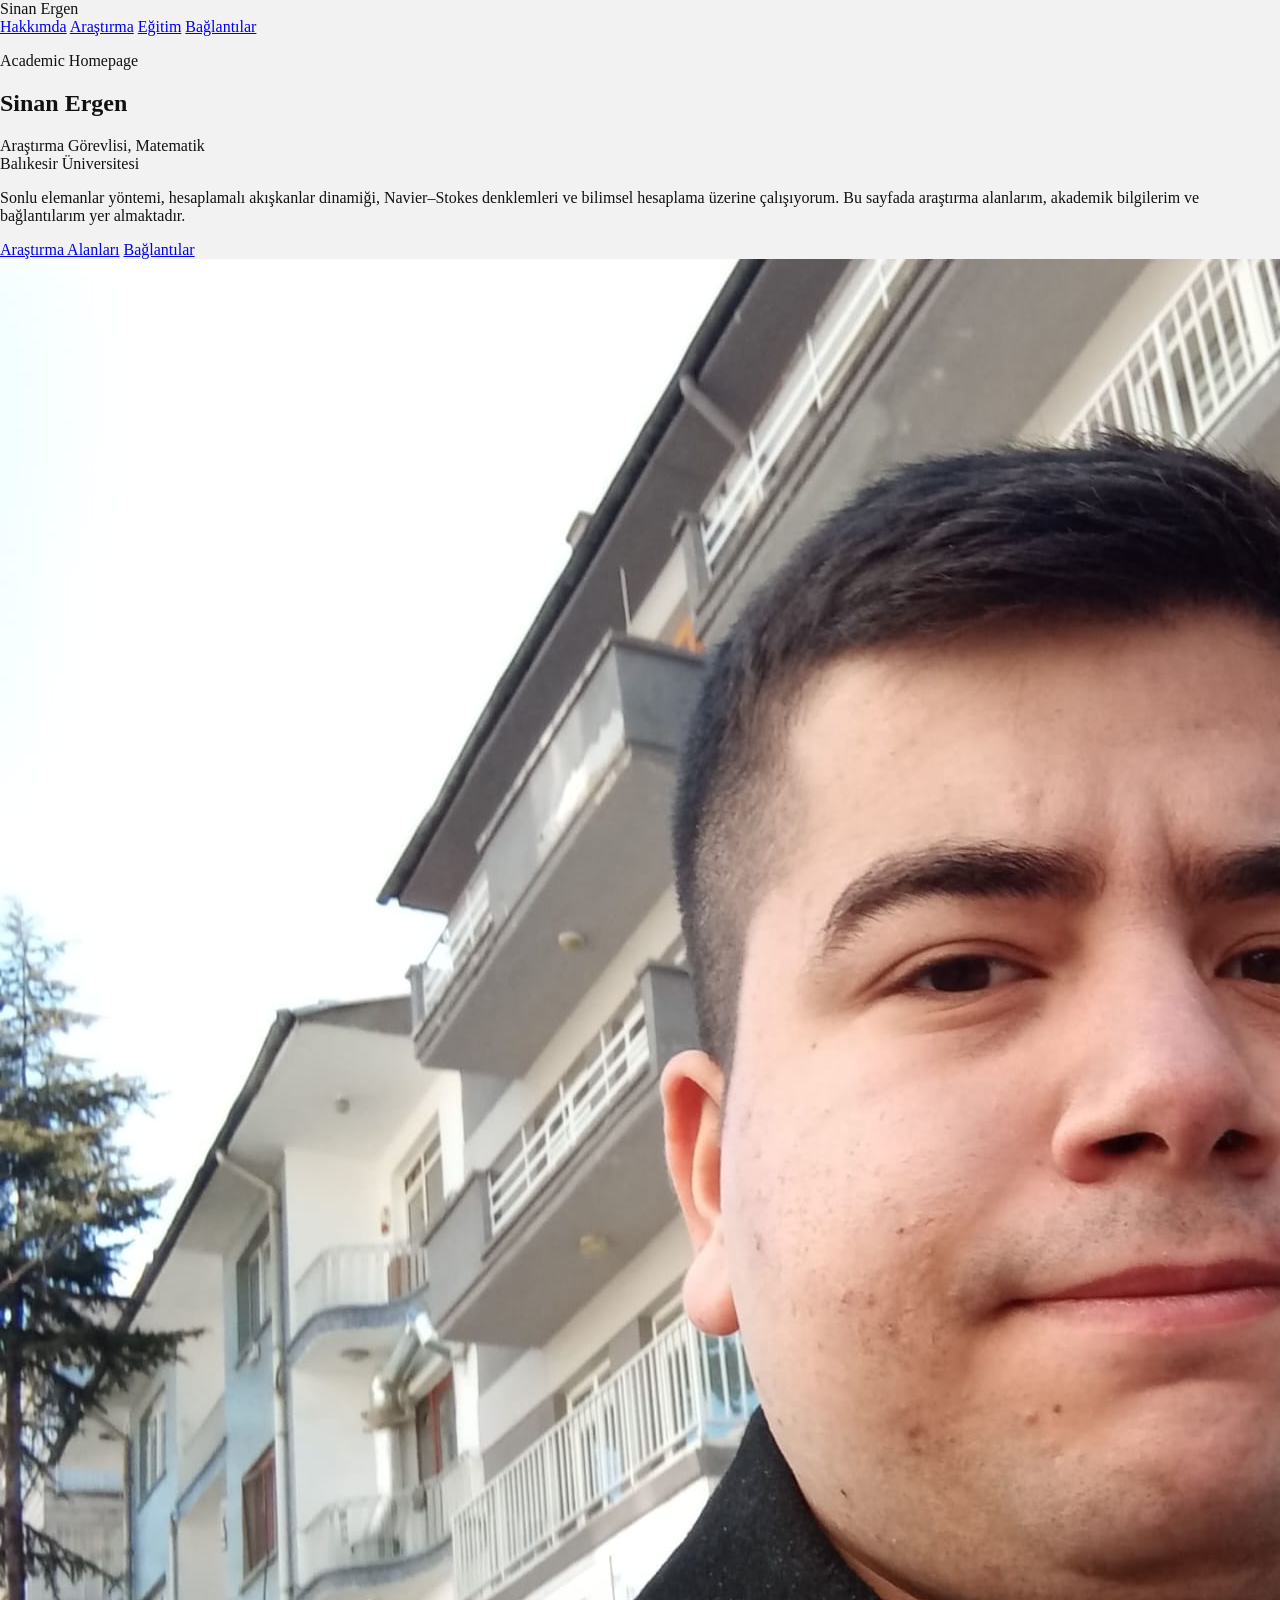
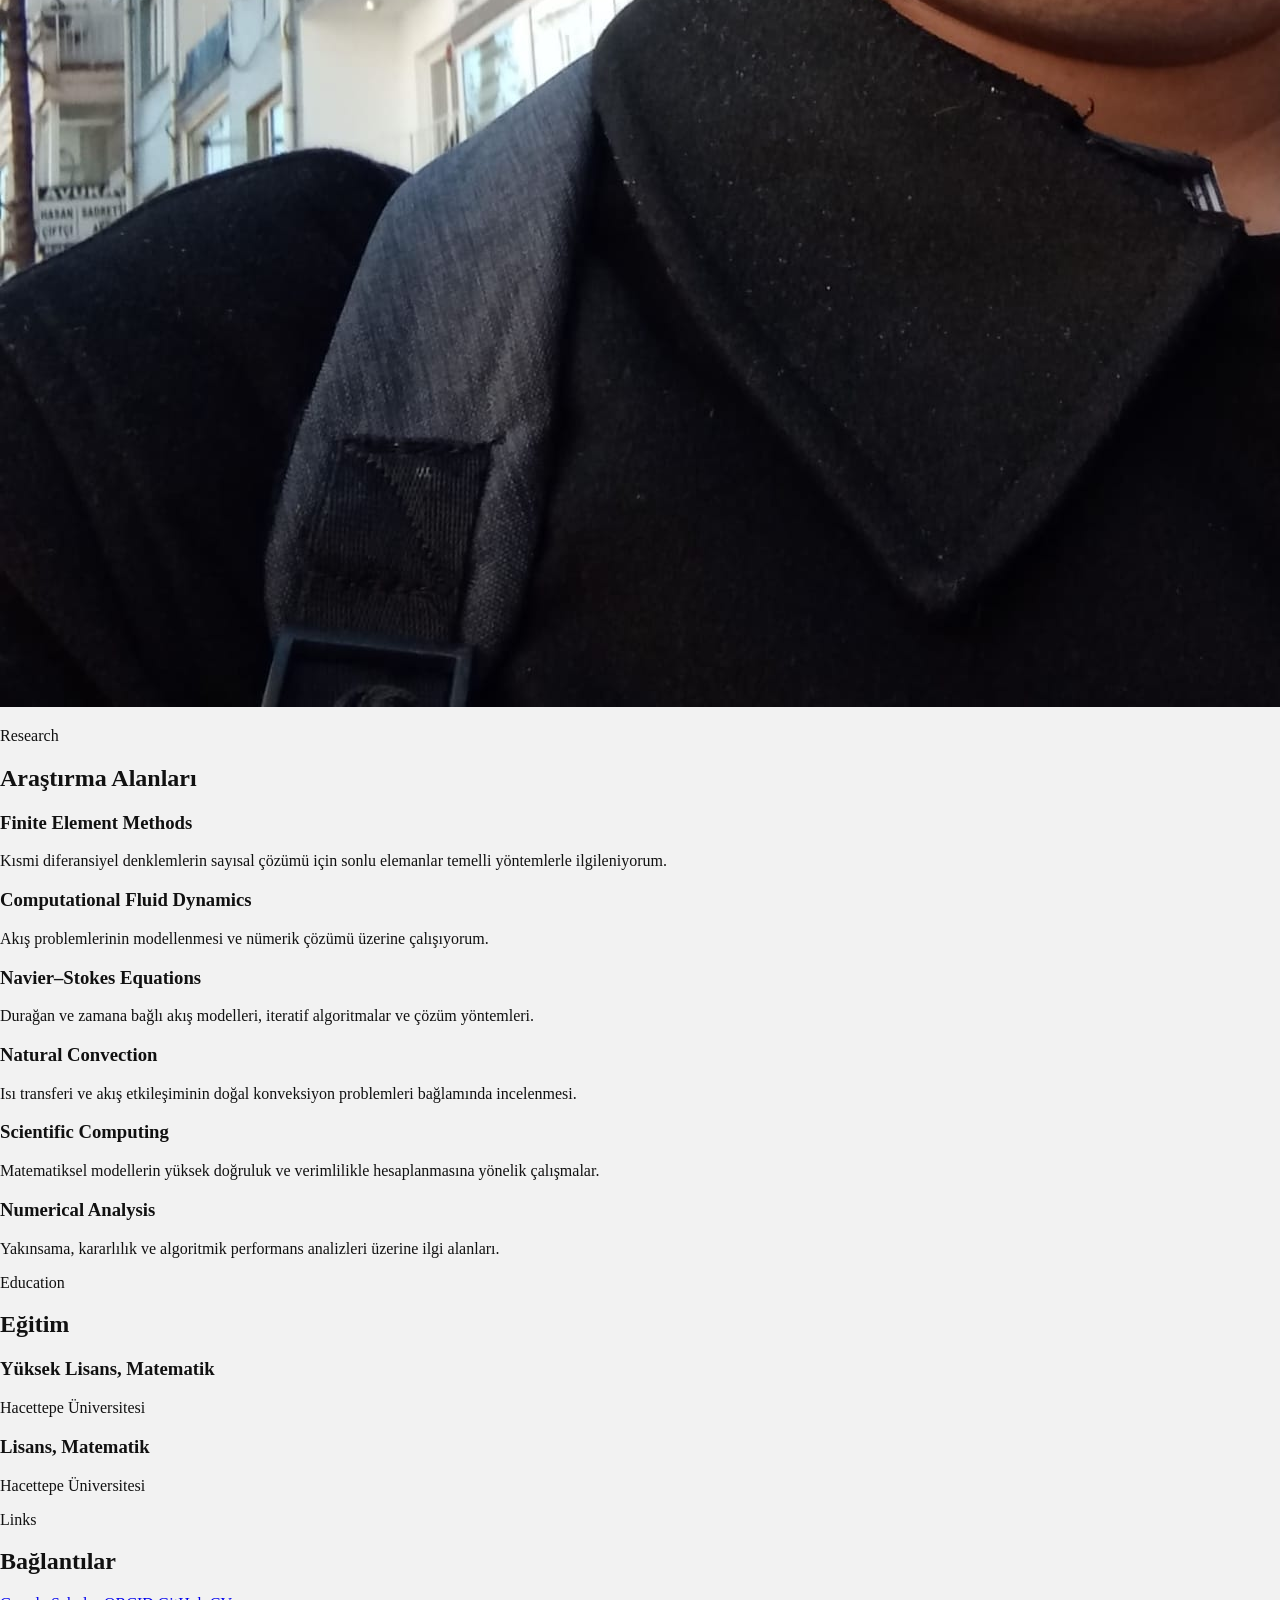
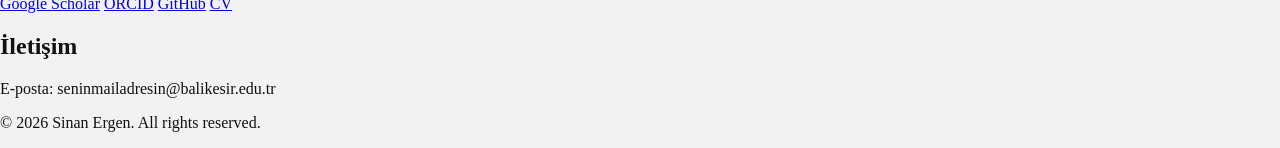
==== index.html @ 1cd12149 "Revise index.html for academic homepage layout Updated the title and restructured the layout of the " ====
<!DOCTYPE html>
<html lang="tr">
<head>
  <meta charset="UTF-8" />
  <meta name="viewport" content="width=device-width, initial-scale=1.0" />
  <title>Sinan Ergen | Academic Homepage</title>
  <link rel="stylesheet" href="style.css" />
</head>
<body>
  <header class="topbar">
    <div class="container nav">
      <div class="logo">Sinan Ergen</div>
      <nav>
        <a href="#about">Hakkımda</a>
        <a href="#research">Araştırma</a>
        <a href="#education">Eğitim</a>
        <a href="#links">Bağlantılar</a>
      </nav>
    </div>
  </header>

  <main>
    <section class="hero container" id="about">
      <div class="hero-text">
        <p class="eyebrow">Academic Homepage</p>
        <h1>Sinan Ergen</h1>
        <p class="subtitle">
          Araştırma Görevlisi, Matematik  
          <br />Balıkesir Üniversitesi
        </p>
        <p class="description">
          Sonlu elemanlar yöntemi, hesaplamalı akışkanlar dinamiği,
          Navier–Stokes denklemleri ve bilimsel hesaplama üzerine çalışıyorum.
          Bu sayfada araştırma alanlarım, akademik bilgilerim ve bağlantılarım yer almaktadır.
        </p>

        <div class="hero-buttons">
          <a class="btn primary" href="#research">Araştırma Alanları</a>
          <a class="btn secondary" href="#links">Bağlantılar</a>
        </div>
      </div>

      <div class="hero-image">
        <img src="profile.jpg" alt="Sinan Ergen" />
      </div>
    </section>

    <section class="section container" id="research">
      <div class="section-heading">
        <p class="section-label">Research</p>
        <h2>Araştırma Alanları</h2>
      </div>

      <div class="cards">
        <div class="card">
          <h3>Finite Element Methods</h3>
          <p>
            Kısmi diferansiyel denklemlerin sayısal çözümü için sonlu elemanlar
            temelli yöntemlerle ilgileniyorum.
          </p>
        </div>

        <div class="card">
          <h3>Computational Fluid Dynamics</h3>
          <p>
            Akış problemlerinin modellenmesi ve nümerik çözümü üzerine çalışıyorum.
          </p>
        </div>

        <div class="card">
          <h3>Navier–Stokes Equations</h3>
          <p>
            Durağan ve zamana bağlı akış modelleri, iteratif algoritmalar ve çözüm yöntemleri.
          </p>
        </div>

        <div class="card">
          <h3>Natural Convection</h3>
          <p>
            Isı transferi ve akış etkileşiminin doğal konveksiyon problemleri bağlamında incelenmesi.
          </p>
        </div>

        <div class="card">
          <h3>Scientific Computing</h3>
          <p>
            Matematiksel modellerin yüksek doğruluk ve verimlilikle hesaplanmasına yönelik çalışmalar.
          </p>
        </div>

        <div class="card">
          <h3>Numerical Analysis</h3>
          <p>
            Yakınsama, kararlılık ve algoritmik performans analizleri üzerine ilgi alanları.
          </p>
        </div>
      </div>
    </section>

    <section class="section container" id="education">
      <div class="section-heading">
        <p class="section-label">Education</p>
        <h2>Eğitim</h2>
      </div>

      <div class="timeline">
        <div class="timeline-item">
          <div class="timeline-dot"></div>
          <div class="timeline-content">
            <h3>Yüksek Lisans, Matematik</h3>
            <p>Hacettepe Üniversitesi</p>
          </div>
        </div>

        <div class="timeline-item">
          <div class="timeline-dot"></div>
          <div class="timeline-content">
            <h3>Lisans, Matematik</h3>
            <p>Hacettepe Üniversitesi</p>
          </div>
        </div>
      </div>
    </section>

    <section class="section container" id="links">
      <div class="section-heading">
        <p class="section-label">Links</p>
        <h2>Bağlantılar</h2>
      </div>

      <div class="link-grid">
        <a class="link-box" href="#" target="_blank">Google Scholar</a>
        <a class="link-box" href="#" target="_blank">ORCID</a>
        <a class="link-box" href="#" target="_blank">GitHub</a>
        <a class="link-box" href="cv.pdf" target="_blank">CV</a>
      </div>
    </section>

    <section class="section container contact">
      <div class="contact-box">
        <h2>İletişim</h2>
        <p>E-posta: seninmailadresin@balikesir.edu.tr</p>
      </div>
    </section>
  </main>

  <footer class="footer">
    <div class="container">
      <p>© 2026 Sinan Ergen. All rights reserved.</p>
    </div>
  </footer>
</body>
</html>
---- style.css ----
body {
  margin: 0;
  font-family: "Times New Roman", Times, serif;
  background: #f2f2f2;
  color: #111;
}

.page {
  display: flex;
  min-height: 100vh;
}

.sidebar {
  width: 220px;
  background: #e6e6e6;
  padding: 20px 15px;
  border-right: 1px solid #bbb;
  box-sizing: border-box;
}

.sidebar h2 {
  font-size: 28px;
  margin-top: 0;
  margin-bottom: 12px;
}

.sidebar ul {
  list-style: none;
  padding-left: 0;
  margin-bottom: 30px;
}

.sidebar li {
  margin-bottom: 10px;
}

.sidebar a {
  text-decoration: none;
  color: #3f67b1;
  font-size: 18px;
}

.sidebar a:hover {
  text-decoration: underline;
}

.content {
  flex: 1;
  padding: 28px 40px;
}

.content h1 {
  color: #4c70b7;
  font-size: 34px;
  margin-bottom: 10px;
}

.content h2 {
  color: #4c70b7;
  font-size: 24px;
  margin-top: 40px;
  margin-bottom: 10px;
}

hr {
  border: none;
  border-top: 1px solid #bbb;
  margin-bottom: 24px;
}

.profile-section {
  display: flex;
  gap: 28px;
  align-items: flex-start;
  margin-bottom: 40px;
}

.profile-image img {
  width: 300px;
  height: auto;
  display: block;
}

.profile-info {
  font-size: 20px;
  line-height: 1.4;
}

section ul li {
  font-size: 19px;
  margin-bottom: 8px;
}
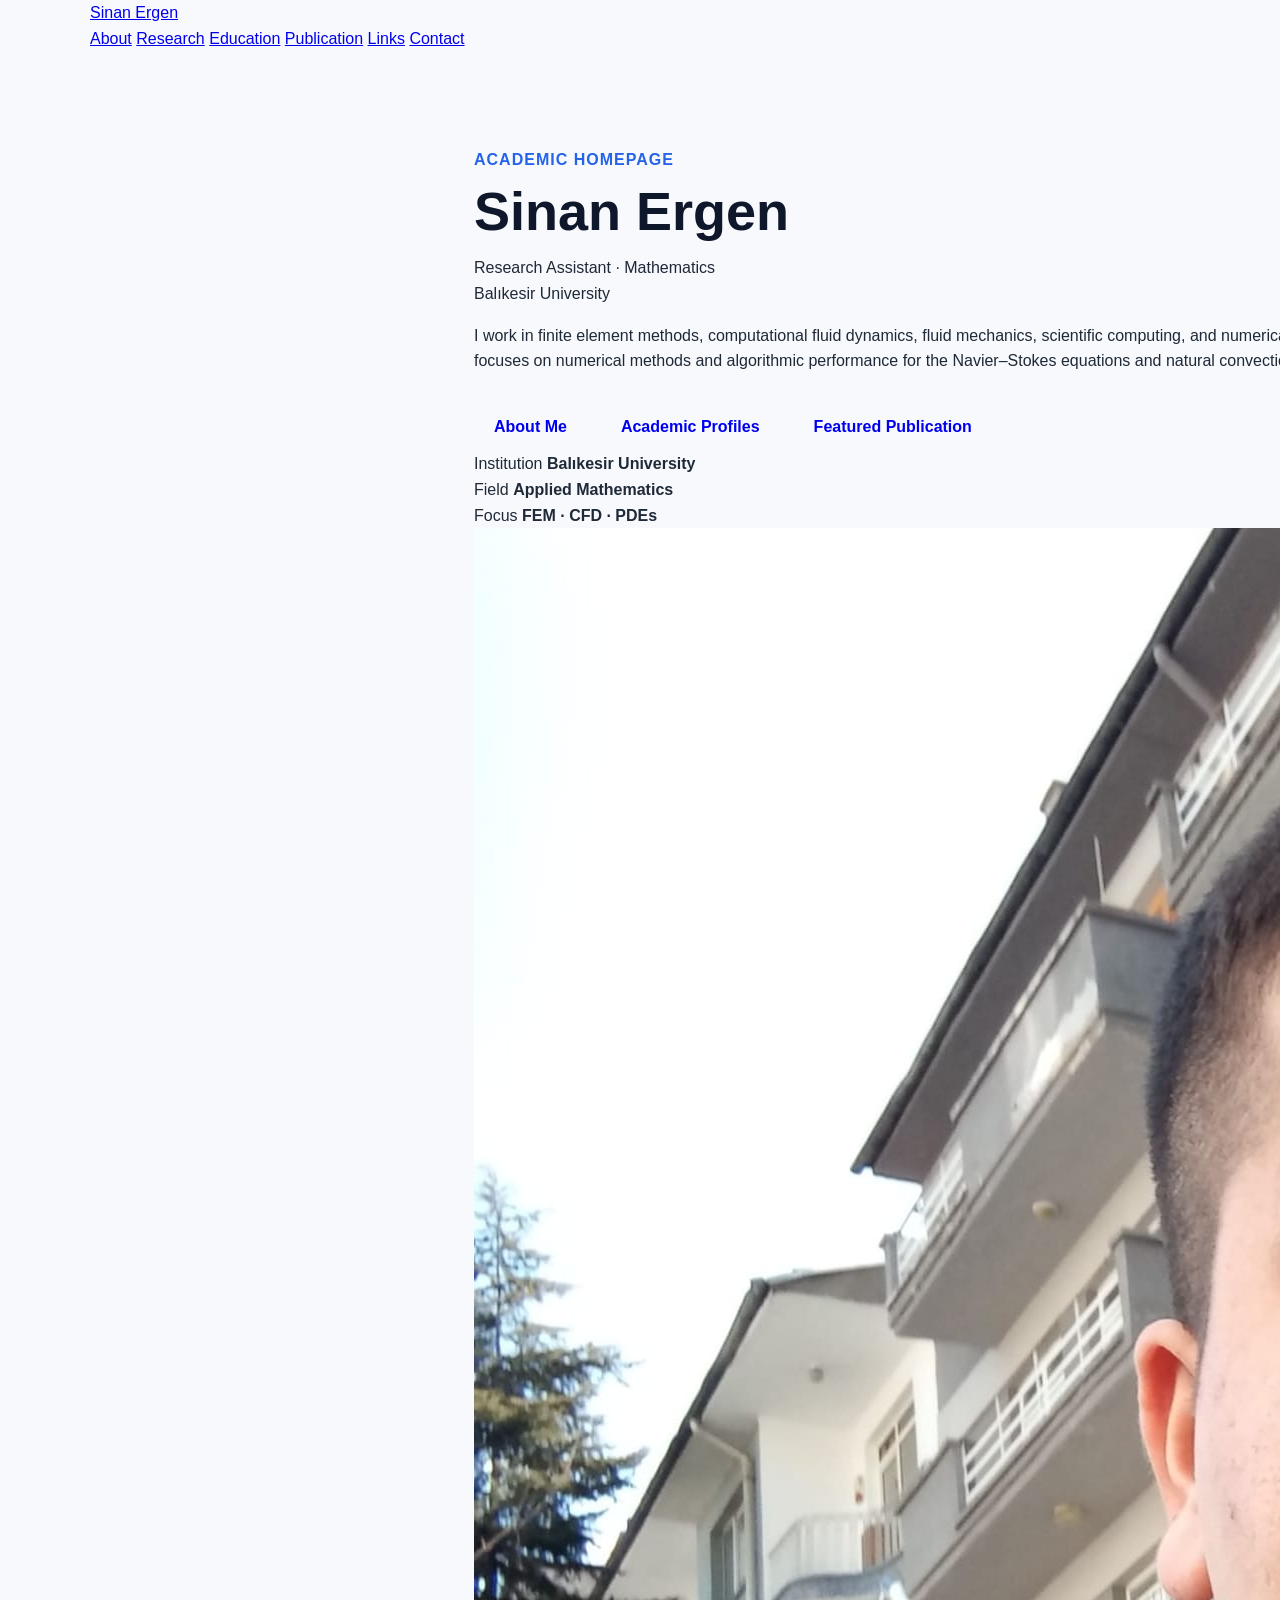
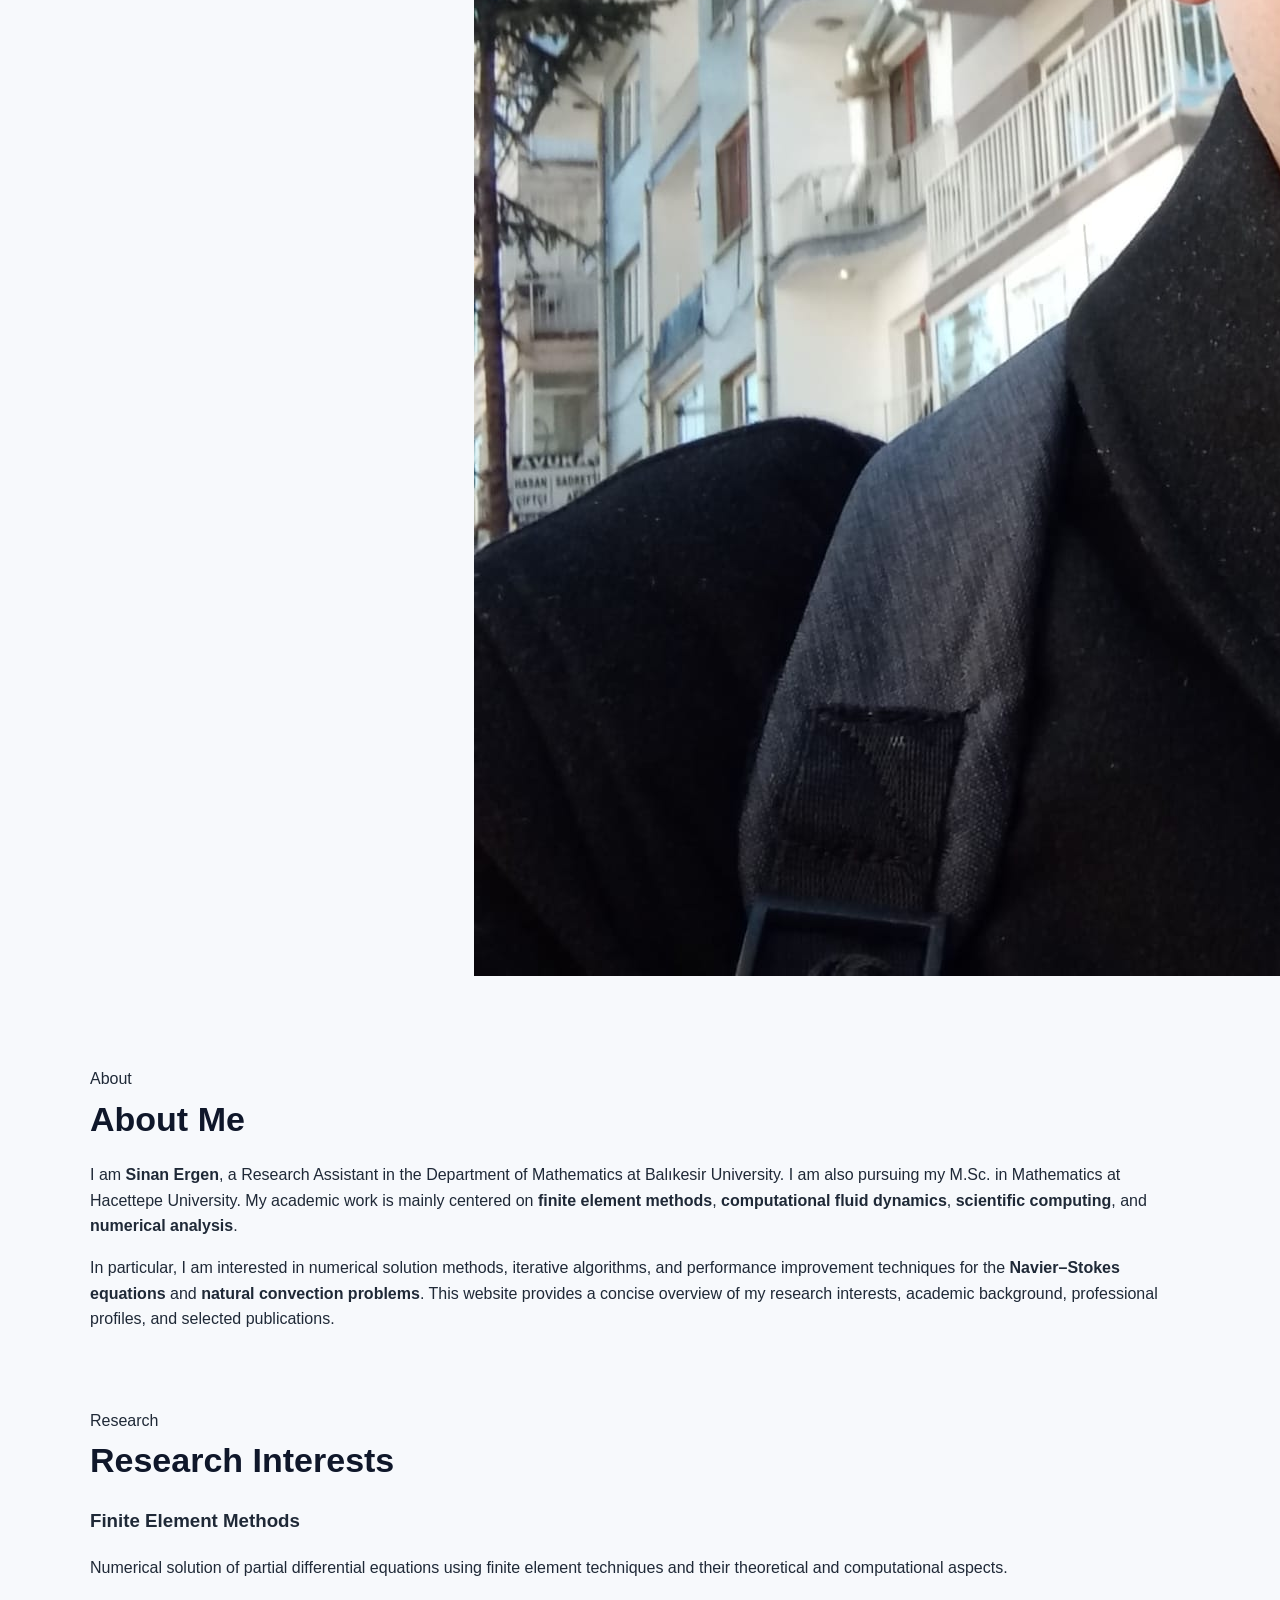
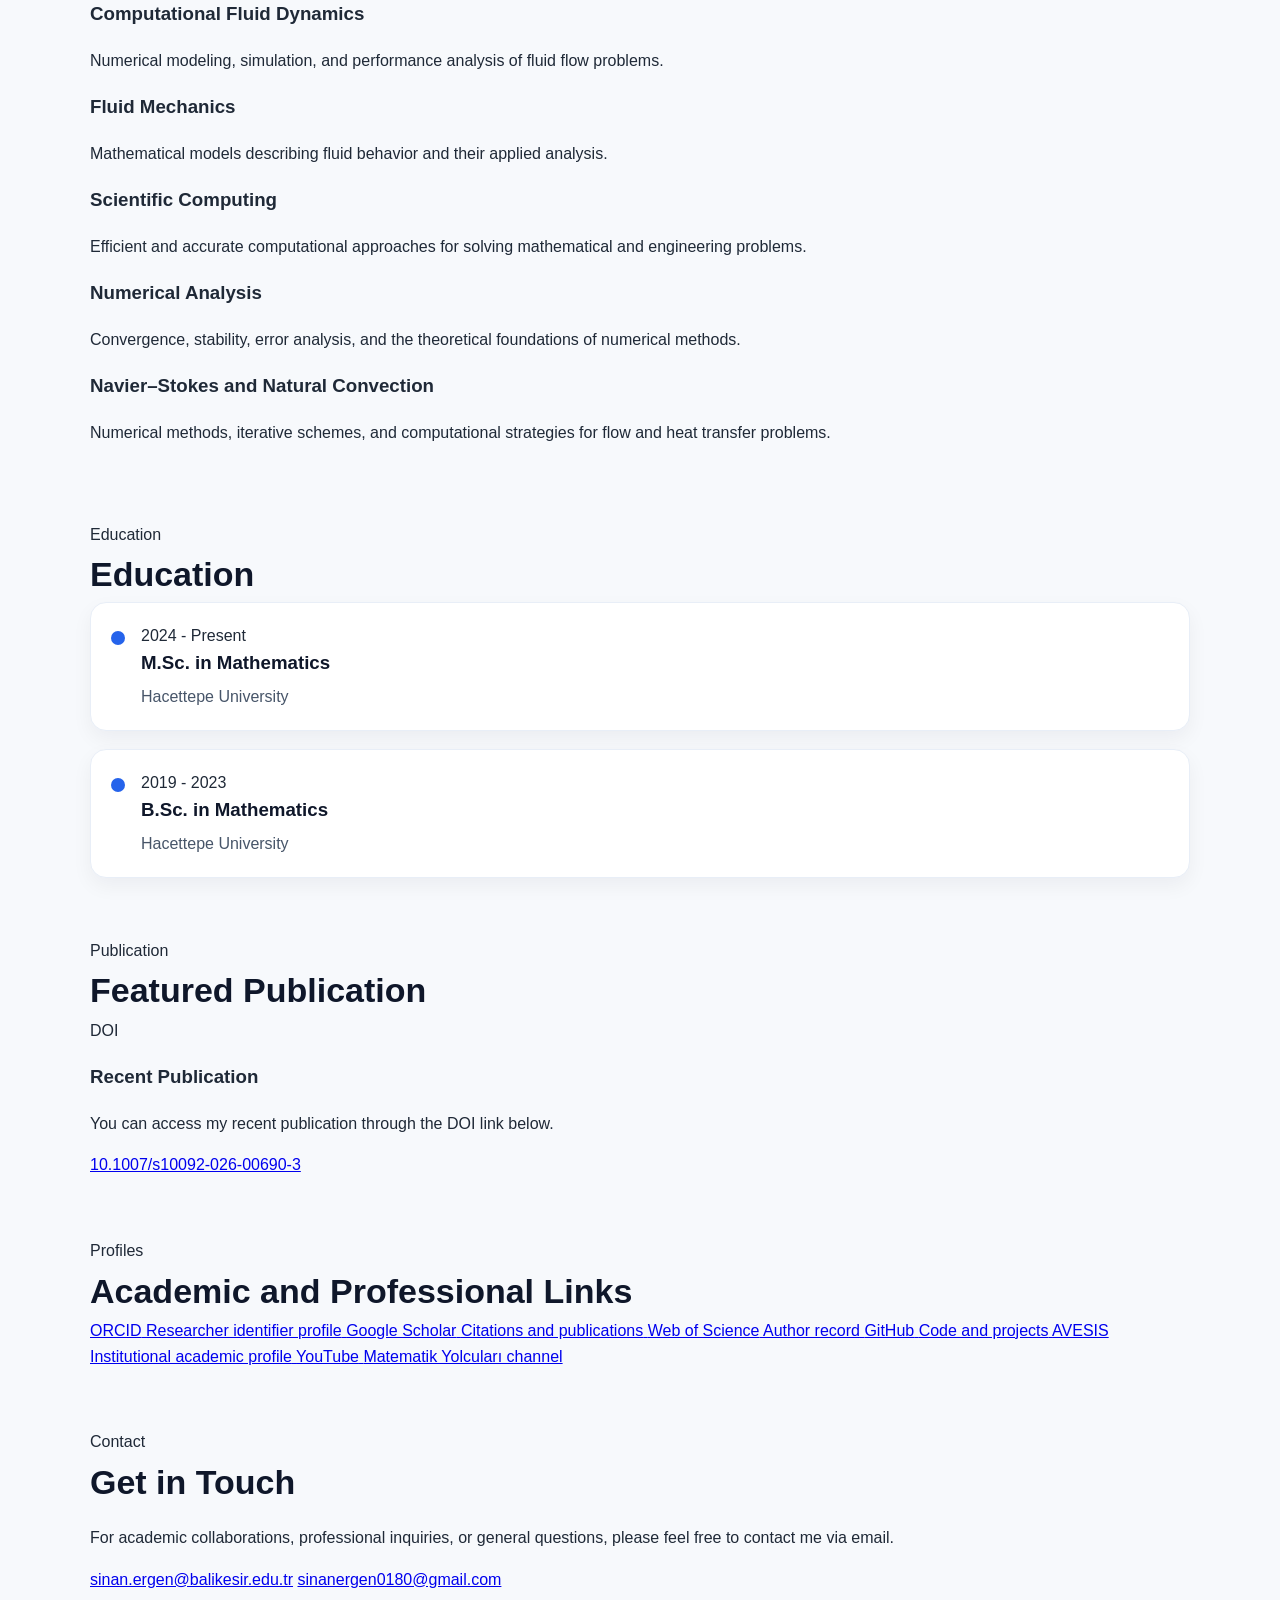
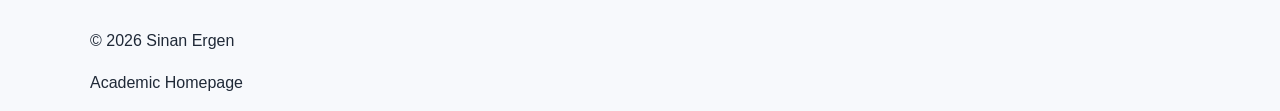
==== commit dbc050ca: "Refactor index.html for improved structure and content Updated the HTML structure and content for im" ====
--- a/index.html
+++ b/index.html
@@ -1,152 +1,290 @@
 <!DOCTYPE html>
-<html lang="tr">
+<html lang="en">
 <head>
   <meta charset="UTF-8" />
   <meta name="viewport" content="width=device-width, initial-scale=1.0" />
   <title>Sinan Ergen | Academic Homepage</title>
+  <meta
+    name="description"
+    content="Academic homepage of Sinan Ergen. Research interests include finite element methods, computational fluid dynamics, scientific computing, numerical analysis, and Navier–Stokes / natural convection equations."
+  />
   <link rel="stylesheet" href="style.css" />
 </head>
 <body>
-  <header class="topbar">
-    <div class="container nav">
-      <div class="logo">Sinan Ergen</div>
-      <nav>
-        <a href="#about">Hakkımda</a>
-        <a href="#research">Araştırma</a>
-        <a href="#education">Eğitim</a>
-        <a href="#links">Bağlantılar</a>
+  <header class="site-header">
+    <div class="container nav-wrapper">
+      <a href="#top" class="brand">Sinan Ergen</a>
+
+      <nav class="main-nav">
+        <a href="#about">About</a>
+        <a href="#research">Research</a>
+        <a href="#education">Education</a>
+        <a href="#publication">Publication</a>
+        <a href="#links">Links</a>
+        <a href="#contact">Contact</a>
       </nav>
     </div>
   </header>
 
-  <main>
-    <section class="hero container" id="about">
-      <div class="hero-text">
-        <p class="eyebrow">Academic Homepage</p>
-        <h1>Sinan Ergen</h1>
-        <p class="subtitle">
-          Araştırma Görevlisi, Matematik  
-          <br />Balıkesir Üniversitesi
-        </p>
-        <p class="description">
-          Sonlu elemanlar yöntemi, hesaplamalı akışkanlar dinamiği,
-          Navier–Stokes denklemleri ve bilimsel hesaplama üzerine çalışıyorum.
-          Bu sayfada araştırma alanlarım, akademik bilgilerim ve bağlantılarım yer almaktadır.
-        </p>
-
-        <div class="hero-buttons">
-          <a class="btn primary" href="#research">Araştırma Alanları</a>
-          <a class="btn secondary" href="#links">Bağlantılar</a>
-        </div>
-      </div>
-
-      <div class="hero-image">
-        <img src="profile.jpg" alt="Sinan Ergen" />
-      </div>
-    </section>
-
-    <section class="section container" id="research">
-      <div class="section-heading">
-        <p class="section-label">Research</p>
-        <h2>Araştırma Alanları</h2>
-      </div>
-
-      <div class="cards">
-        <div class="card">
-          <h3>Finite Element Methods</h3>
+  <main id="top">
+    <section class="hero">
+      <div class="container hero-grid">
+        <div class="hero-text">
+          <p class="eyebrow">Academic Homepage</p>
+          <h1>Sinan Ergen</h1>
+          <p class="hero-role">
+            Research Assistant · Mathematics<br />
+            Balıkesir University
+          </p>
+
+          <p class="hero-description">
+            I work in finite element methods, computational fluid dynamics,
+            fluid mechanics, scientific computing, and numerical analysis.
+            My research particularly focuses on numerical methods and algorithmic
+            performance for the Navier–Stokes equations and natural convection problems.
+          </p>
+
+          <div class="hero-buttons">
+            <a class="btn btn-primary" href="#about">About Me</a>
+            <a class="btn btn-secondary" href="#links">Academic Profiles</a>
+            <a class="btn btn-light" href="https://doi.org/10.1007/s10092-026-00690-3" target="_blank" rel="noopener noreferrer">Featured Publication</a>
+          </div>
+
+          <div class="hero-mini-cards">
+            <div class="mini-card">
+              <span class="mini-label">Institution</span>
+              <strong>Balıkesir University</strong>
+            </div>
+            <div class="mini-card">
+              <span class="mini-label">Field</span>
+              <strong>Applied Mathematics</strong>
+            </div>
+            <div class="mini-card">
+              <span class="mini-label">Focus</span>
+              <strong>FEM · CFD · PDEs</strong>
+            </div>
+          </div>
+        </div>
+
+        <div class="hero-image-wrap">
+          <div class="hero-image-card">
+            <img src="profile.jpg" alt="Sinan Ergen" class="hero-image" />
+          </div>
+        </div>
+      </div>
+    </section>
+
+    <section class="section" id="about">
+      <div class="container">
+        <div class="section-header">
+          <span class="section-tag">About</span>
+          <h2>About Me</h2>
+        </div>
+
+        <div class="about-card">
           <p>
-            Kısmi diferansiyel denklemlerin sayısal çözümü için sonlu elemanlar
-            temelli yöntemlerle ilgileniyorum.
-          </p>
-        </div>
-
-        <div class="card">
-          <h3>Computational Fluid Dynamics</h3>
+            I am <strong>Sinan Ergen</strong>, a Research Assistant in the
+            Department of Mathematics at Balıkesir University. I am also pursuing
+            my M.Sc. in Mathematics at Hacettepe University. My academic work is
+            mainly centered on <strong>finite element methods</strong>,
+            <strong>computational fluid dynamics</strong>,
+            <strong>scientific computing</strong>, and
+            <strong>numerical analysis</strong>.
+          </p>
+
           <p>
-            Akış problemlerinin modellenmesi ve nümerik çözümü üzerine çalışıyorum.
-          </p>
-        </div>
-
-        <div class="card">
-          <h3>Navier–Stokes Equations</h3>
-          <p>
-            Durağan ve zamana bağlı akış modelleri, iteratif algoritmalar ve çözüm yöntemleri.
-          </p>
-        </div>
-
-        <div class="card">
-          <h3>Natural Convection</h3>
-          <p>
-            Isı transferi ve akış etkileşiminin doğal konveksiyon problemleri bağlamında incelenmesi.
-          </p>
-        </div>
-
-        <div class="card">
-          <h3>Scientific Computing</h3>
-          <p>
-            Matematiksel modellerin yüksek doğruluk ve verimlilikle hesaplanmasına yönelik çalışmalar.
-          </p>
-        </div>
-
-        <div class="card">
-          <h3>Numerical Analysis</h3>
-          <p>
-            Yakınsama, kararlılık ve algoritmik performans analizleri üzerine ilgi alanları.
-          </p>
-        </div>
-      </div>
-    </section>
-
-    <section class="section container" id="education">
-      <div class="section-heading">
-        <p class="section-label">Education</p>
-        <h2>Eğitim</h2>
-      </div>
-
-      <div class="timeline">
-        <div class="timeline-item">
-          <div class="timeline-dot"></div>
-          <div class="timeline-content">
-            <h3>Yüksek Lisans, Matematik</h3>
-            <p>Hacettepe Üniversitesi</p>
-          </div>
-        </div>
-
-        <div class="timeline-item">
-          <div class="timeline-dot"></div>
-          <div class="timeline-content">
-            <h3>Lisans, Matematik</h3>
-            <p>Hacettepe Üniversitesi</p>
-          </div>
-        </div>
-      </div>
-    </section>
-
-    <section class="section container" id="links">
-      <div class="section-heading">
-        <p class="section-label">Links</p>
-        <h2>Bağlantılar</h2>
-      </div>
-
-      <div class="link-grid">
-        <a class="link-box" href="#" target="_blank">Google Scholar</a>
-        <a class="link-box" href="#" target="_blank">ORCID</a>
-        <a class="link-box" href="#" target="_blank">GitHub</a>
-        <a class="link-box" href="cv.pdf" target="_blank">CV</a>
-      </div>
-    </section>
-
-    <section class="section container contact">
-      <div class="contact-box">
-        <h2>İletişim</h2>
-        <p>E-posta: seninmailadresin@balikesir.edu.tr</p>
+            In particular, I am interested in numerical solution methods,
+            iterative algorithms, and performance improvement techniques for the
+            <strong>Navier–Stokes equations</strong> and
+            <strong>natural convection problems</strong>. This website provides
+            a concise overview of my research interests, academic background,
+            professional profiles, and selected publications.
+          </p>
+        </div>
+      </div>
+    </section>
+
+    <section class="section alt-section" id="research">
+      <div class="container">
+        <div class="section-header">
+          <span class="section-tag">Research</span>
+          <h2>Research Interests</h2>
+        </div>
+
+        <div class="card-grid">
+          <article class="info-card">
+            <h3>Finite Element Methods</h3>
+            <p>
+              Numerical solution of partial differential equations using finite
+              element techniques and their theoretical and computational aspects.
+            </p>
+          </article>
+
+          <article class="info-card">
+            <h3>Computational Fluid Dynamics</h3>
+            <p>
+              Numerical modeling, simulation, and performance analysis of fluid
+              flow problems.
+            </p>
+          </article>
+
+          <article class="info-card">
+            <h3>Fluid Mechanics</h3>
+            <p>
+              Mathematical models describing fluid behavior and their applied
+              analysis.
+            </p>
+          </article>
+
+          <article class="info-card">
+            <h3>Scientific Computing</h3>
+            <p>
+              Efficient and accurate computational approaches for solving
+              mathematical and engineering problems.
+            </p>
+          </article>
+
+          <article class="info-card">
+            <h3>Numerical Analysis</h3>
+            <p>
+              Convergence, stability, error analysis, and the theoretical
+              foundations of numerical methods.
+            </p>
+          </article>
+
+          <article class="info-card">
+            <h3>Navier–Stokes and Natural Convection</h3>
+            <p>
+              Numerical methods, iterative schemes, and computational strategies
+              for flow and heat transfer problems.
+            </p>
+          </article>
+        </div>
+      </div>
+    </section>
+
+    <section class="section" id="education">
+      <div class="container">
+        <div class="section-header">
+          <span class="section-tag">Education</span>
+          <h2>Education</h2>
+        </div>
+
+        <div class="timeline">
+          <div class="timeline-item">
+            <div class="timeline-dot"></div>
+            <div class="timeline-content">
+              <span class="timeline-year">2024 - Present</span>
+              <h3>M.Sc. in Mathematics</h3>
+              <p>Hacettepe University</p>
+            </div>
+          </div>
+
+          <div class="timeline-item">
+            <div class="timeline-dot"></div>
+            <div class="timeline-content">
+              <span class="timeline-year">2019 - 2023</span>
+              <h3>B.Sc. in Mathematics</h3>
+              <p>Hacettepe University</p>
+            </div>
+          </div>
+        </div>
+      </div>
+    </section>
+
+    <section class="section alt-section" id="publication">
+      <div class="container">
+        <div class="section-header">
+          <span class="section-tag">Publication</span>
+          <h2>Featured Publication</h2>
+        </div>
+
+        <div class="publication-card">
+          <div class="publication-badge">DOI</div>
+          <div class="publication-content">
+            <h3>Recent Publication</h3>
+            <p>
+              You can access my recent publication through the DOI link below.
+            </p>
+            <a
+              class="publication-link"
+              href="https://doi.org/10.1007/s10092-026-00690-3"
+              target="_blank"
+              rel="noopener noreferrer"
+            >
+              10.1007/s10092-026-00690-3
+            </a>
+          </div>
+        </div>
+      </div>
+    </section>
+
+    <section class="section" id="links">
+      <div class="container">
+        <div class="section-header">
+          <span class="section-tag">Profiles</span>
+          <h2>Academic and Professional Links</h2>
+        </div>
+
+        <div class="links-grid">
+          <a class="link-card" href="https://orcid.org/my-orcid?orcid=0009-0003-0957-9223" target="_blank" rel="noopener noreferrer">
+            <span class="link-title">ORCID</span>
+            <span class="link-desc">Researcher identifier profile</span>
+          </a>
+
+          <a class="link-card" href="https://scholar.google.com.tr/citations?user=j7VWoEoAAAAJ&hl=tr&oi=ao" target="_blank" rel="noopener noreferrer">
+            <span class="link-title">Google Scholar</span>
+            <span class="link-desc">Citations and publications</span>
+          </a>
+
+          <a class="link-card" href="https://www.webofscience.com/wos/author/record/PFJ-6991-2025" target="_blank" rel="noopener noreferrer">
+            <span class="link-title">Web of Science</span>
+            <span class="link-desc">Author record</span>
+          </a>
+
+          <a class="link-card" href="https://github.com/sinanergen01" target="_blank" rel="noopener noreferrer">
+            <span class="link-title">GitHub</span>
+            <span class="link-desc">Code and projects</span>
+          </a>
+
+          <a class="link-card" href="https://avesis.balikesir.edu.tr/sinan.ergen/home" target="_blank" rel="noopener noreferrer">
+            <span class="link-title">AVESIS</span>
+            <span class="link-desc">Institutional academic profile</span>
+          </a>
+
+          <a class="link-card" href="https://www.youtube.com/@MATEMAT%C4%B0KYOLCULARI" target="_blank" rel="noopener noreferrer">
+            <span class="link-title">YouTube</span>
+            <span class="link-desc">Matematik Yolcuları channel</span>
+          </a>
+        </div>
+      </div>
+    </section>
+
+    <section class="section contact-section" id="contact">
+      <div class="container">
+        <div class="contact-panel">
+          <div>
+            <span class="section-tag light-tag">Contact</span>
+            <h2>Get in Touch</h2>
+            <p>
+              For academic collaborations, professional inquiries, or general
+              questions, please feel free to contact me via email.
+            </p>
+          </div>
+
+          <div class="contact-list">
+            <a href="mailto:sinan.ergen@balikesir.edu.tr">sinan.ergen@balikesir.edu.tr</a>
+            <a href="mailto:sinanergen0180@gmail.com">sinanergen0180@gmail.com</a>
+          </div>
+        </div>
       </div>
     </section>
   </main>
 
-  <footer class="footer">
-    <div class="container">
-      <p>© 2026 Sinan Ergen. All rights reserved.</p>
+  <footer class="site-footer">
+    <div class="container footer-inner">
+      <p>© 2026 Sinan Ergen</p>
+      <p>Academic Homepage</p>
     </div>
   </footer>
 </body>
--- a/style.css
+++ b/style.css
@@ -1,92 +1,304 @@
+* {
+  box-sizing: border-box;
+}
+
+html {
+  scroll-behavior: smooth;
+}
+
 body {
   margin: 0;
-  font-family: "Times New Roman", Times, serif;
-  background: #f2f2f2;
-  color: #111;
-}
-
-.page {
-  display: flex;
-  min-height: 100vh;
-}
-
-.sidebar {
-  width: 220px;
-  background: #e6e6e6;
-  padding: 20px 15px;
-  border-right: 1px solid #bbb;
-  box-sizing: border-box;
-}
-
-.sidebar h2 {
-  font-size: 28px;
+  font-family: Arial, Helvetica, sans-serif;
+  background: #f7f9fc;
+  color: #1f2937;
+  line-height: 1.6;
+}
+
+.container {
+  width: min(1100px, 92%);
+  margin: 0 auto;
+}
+
+.topbar {
+  background: #0f172a;
+  color: white;
+  position: sticky;
+  top: 0;
+  z-index: 1000;
+  box-shadow: 0 2px 10px rgba(0, 0, 0, 0.08);
+}
+
+.nav {
+  display: flex;
+  justify-content: space-between;
+  align-items: center;
+  padding: 18px 0;
+}
+
+.logo {
+  font-size: 24px;
+  font-weight: 700;
+  letter-spacing: 0.3px;
+}
+
+.nav nav a {
+  color: white;
+  text-decoration: none;
+  margin-left: 24px;
+  font-size: 16px;
+  transition: opacity 0.2s ease;
+}
+
+.nav nav a:hover {
+  opacity: 0.8;
+}
+
+.hero {
+  display: grid;
+  grid-template-columns: 1.4fr 1fr;
+  gap: 48px;
+  align-items: center;
+  padding: 80px 0 50px;
+}
+
+.eyebrow {
+  color: #2563eb;
+  font-weight: 700;
+  text-transform: uppercase;
+  letter-spacing: 1px;
+  margin-bottom: 10px;
+}
+
+.hero h1 {
+  font-size: 54px;
+  line-height: 1.05;
+  margin: 0 0 14px;
+  color: #0f172a;
+}
+
+.subtitle {
+  font-size: 22px;
+  color: #334155;
+  margin-bottom: 20px;
+}
+
+.description {
+  font-size: 18px;
+  color: #475569;
+  max-width: 650px;
+}
+
+.hero-buttons {
+  margin-top: 28px;
+  display: flex;
+  gap: 14px;
+  flex-wrap: wrap;
+}
+
+.btn {
+  display: inline-block;
+  padding: 12px 20px;
+  border-radius: 12px;
+  text-decoration: none;
+  font-weight: 600;
+  transition: transform 0.2s ease, box-shadow 0.2s ease;
+}
+
+.btn:hover {
+  transform: translateY(-2px);
+}
+
+.btn.primary {
+  background: #2563eb;
+  color: white;
+  box-shadow: 0 8px 20px rgba(37, 99, 235, 0.18);
+}
+
+.btn.secondary {
+  background: white;
+  color: #0f172a;
+  border: 1px solid #dbe3ef;
+}
+
+.hero-image {
+  display: flex;
+  justify-content: center;
+}
+
+.hero-image img {
+  width: 100%;
+  max-width: 360px;
+  border-radius: 24px;
+  box-shadow: 0 18px 40px rgba(15, 23, 42, 0.14);
+  object-fit: cover;
+}
+
+.section {
+  padding: 40px 0 20px;
+}
+
+.section-heading {
+  margin-bottom: 24px;
+}
+
+.section-label {
+  color: #2563eb;
+  font-size: 14px;
+  font-weight: 700;
+  text-transform: uppercase;
+  letter-spacing: 1px;
+  margin-bottom: 6px;
+}
+
+.section h2 {
+  font-size: 34px;
+  margin: 0;
+  color: #0f172a;
+}
+
+.cards {
+  display: grid;
+  grid-template-columns: repeat(3, 1fr);
+  gap: 22px;
+}
+
+.card {
+  background: white;
+  border-radius: 18px;
+  padding: 24px;
+  box-shadow: 0 10px 24px rgba(15, 23, 42, 0.06);
+  border: 1px solid #e8eef7;
+}
+
+.card h3 {
   margin-top: 0;
   margin-bottom: 12px;
-}
-
-.sidebar ul {
-  list-style: none;
-  padding-left: 0;
-  margin-bottom: 30px;
-}
-
-.sidebar li {
-  margin-bottom: 10px;
-}
-
-.sidebar a {
+  color: #0f172a;
+  font-size: 20px;
+}
+
+.card p {
+  margin: 0;
+  color: #475569;
+}
+
+.timeline {
+  display: flex;
+  flex-direction: column;
+  gap: 18px;
+}
+
+.timeline-item {
+  display: flex;
+  gap: 16px;
+  align-items: flex-start;
+  background: white;
+  border: 1px solid #e8eef7;
+  border-radius: 16px;
+  padding: 20px;
+  box-shadow: 0 8px 20px rgba(15, 23, 42, 0.05);
+}
+
+.timeline-dot {
+  width: 14px;
+  height: 14px;
+  border-radius: 50%;
+  background: #2563eb;
+  margin-top: 8px;
+  flex-shrink: 0;
+}
+
+.timeline-content h3 {
+  margin: 0 0 6px;
+  color: #0f172a;
+}
+
+.timeline-content p {
+  margin: 0;
+  color: #475569;
+}
+
+.link-grid {
+  display: grid;
+  grid-template-columns: repeat(4, 1fr);
+  gap: 18px;
+}
+
+.link-box {
+  display: block;
+  background: white;
   text-decoration: none;
-  color: #3f67b1;
-  font-size: 18px;
-}
-
-.sidebar a:hover {
-  text-decoration: underline;
-}
-
-.content {
-  flex: 1;
-  padding: 28px 40px;
-}
-
-.content h1 {
-  color: #4c70b7;
-  font-size: 34px;
-  margin-bottom: 10px;
-}
-
-.content h2 {
-  color: #4c70b7;
-  font-size: 24px;
-  margin-top: 40px;
-  margin-bottom: 10px;
-}
-
-hr {
-  border: none;
-  border-top: 1px solid #bbb;
-  margin-bottom: 24px;
-}
-
-.profile-section {
-  display: flex;
-  gap: 28px;
-  align-items: flex-start;
-  margin-bottom: 40px;
-}
-
-.profile-image img {
-  width: 300px;
-  height: auto;
-  display: block;
-}
-
-.profile-info {
-  font-size: 20px;
-  line-height: 1.4;
-}
-
-section ul li {
-  font-size: 19px;
-  margin-bottom: 8px;
-}
+  color: #0f172a;
+  text-align: center;
+  padding: 22px;
+  border-radius: 16px;
+  border: 1px solid #e8eef7;
+  box-shadow: 0 8px 20px rgba(15, 23, 42, 0.05);
+  font-weight: 600;
+  transition: transform 0.2s ease, box-shadow 0.2s ease;
+}
+
+.link-box:hover {
+  transform: translateY(-3px);
+  box-shadow: 0 12px 24px rgba(15, 23, 42, 0.08);
+}
+
+.contact-box {
+  background: linear-gradient(135deg, #0f172a, #1e3a8a);
+  color: white;
+  border-radius: 24px;
+  padding: 36px;
+  margin-top: 10px;
+}
+
+.contact-box h2 {
+  color: white;
+  margin-top: 0;
+}
+
+.footer {
+  margin-top: 50px;
+  background: #0f172a;
+  color: #cbd5e1;
+  padding: 22px 0;
+  text-align: center;
+}
+
+@media (max-width: 900px) {
+  .hero {
+    grid-template-columns: 1fr;
+    padding-top: 50px;
+  }
+
+  .cards {
+    grid-template-columns: 1fr 1fr;
+  }
+
+  .link-grid {
+    grid-template-columns: 1fr 1fr;
+  }
+}
+
+@media (max-width: 640px) {
+  .nav {
+    flex-direction: column;
+    gap: 12px;
+  }
+
+  .nav nav a {
+    margin: 0 10px;
+  }
+
+  .hero h1 {
+    font-size: 40px;
+  }
+
+  .subtitle {
+    font-size: 18px;
+  }
+
+  .cards,
+  .link-grid {
+    grid-template-columns: 1fr;
+  }
+}
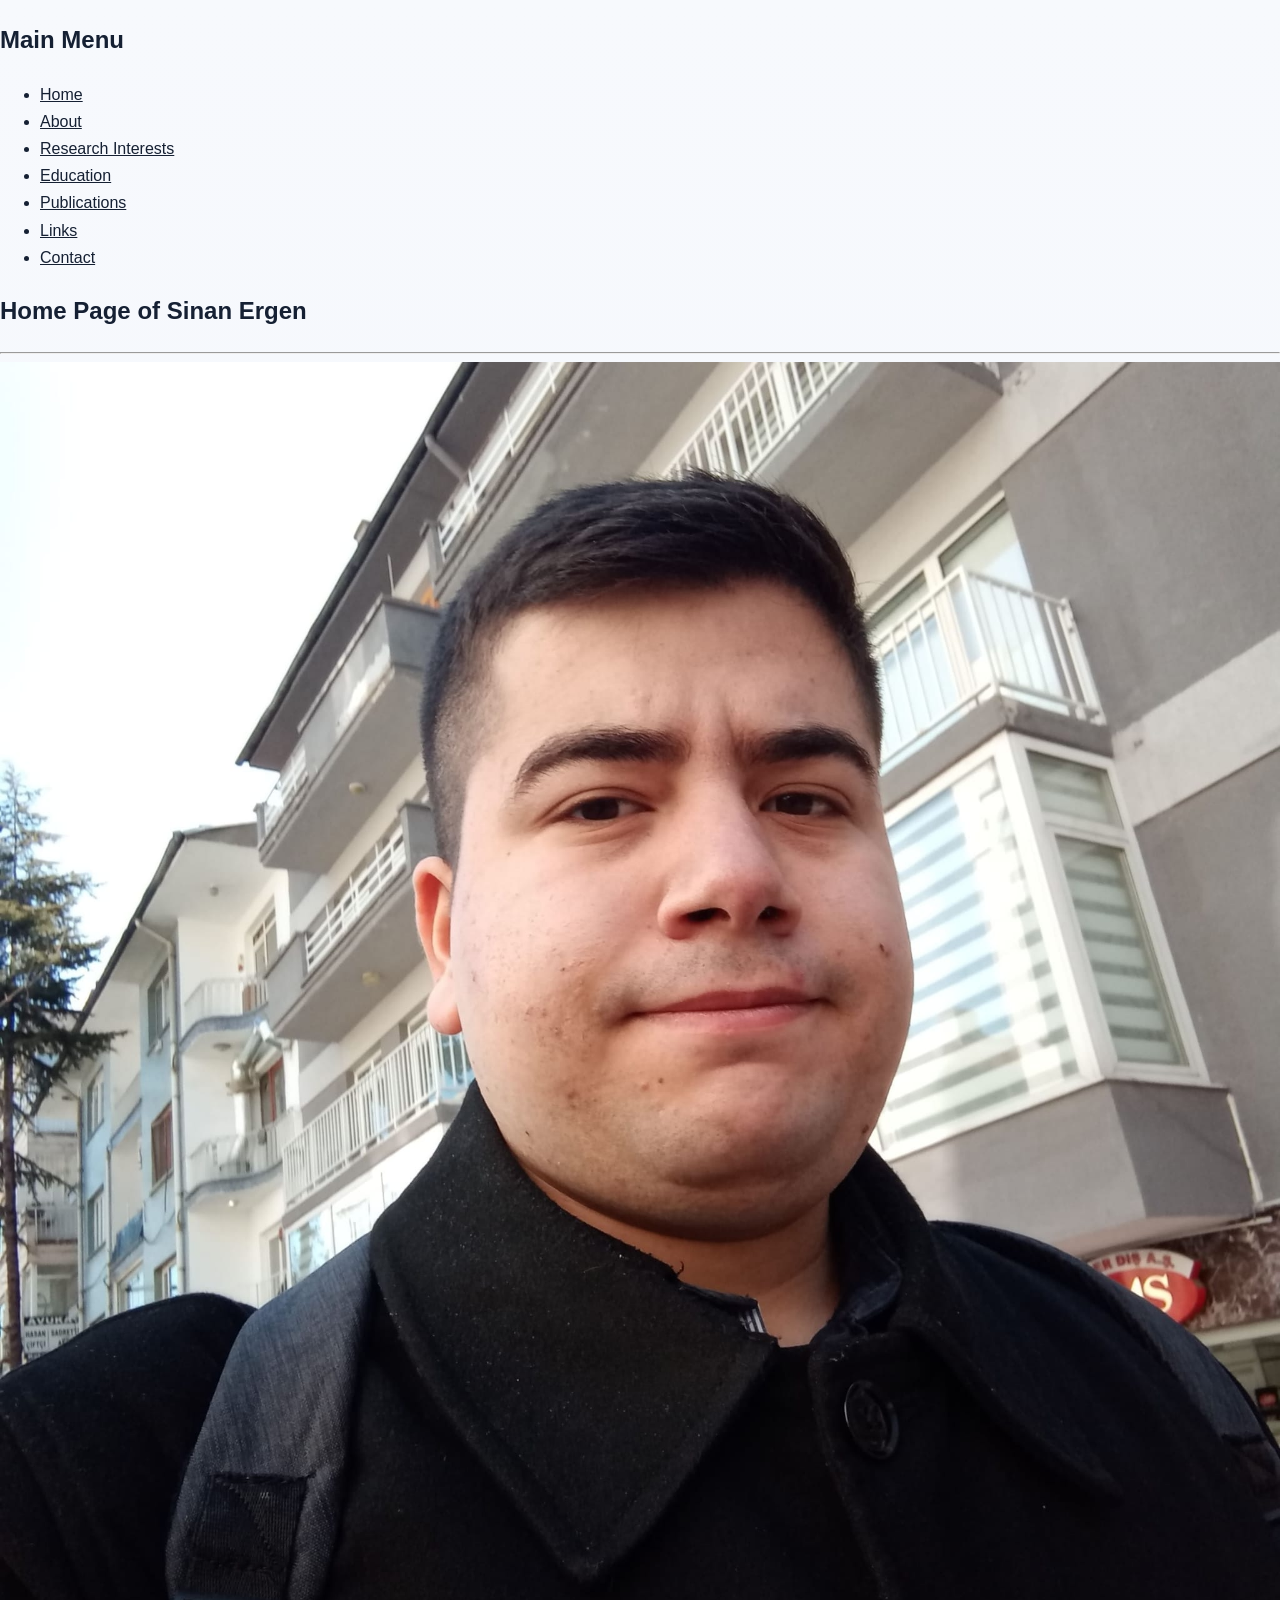
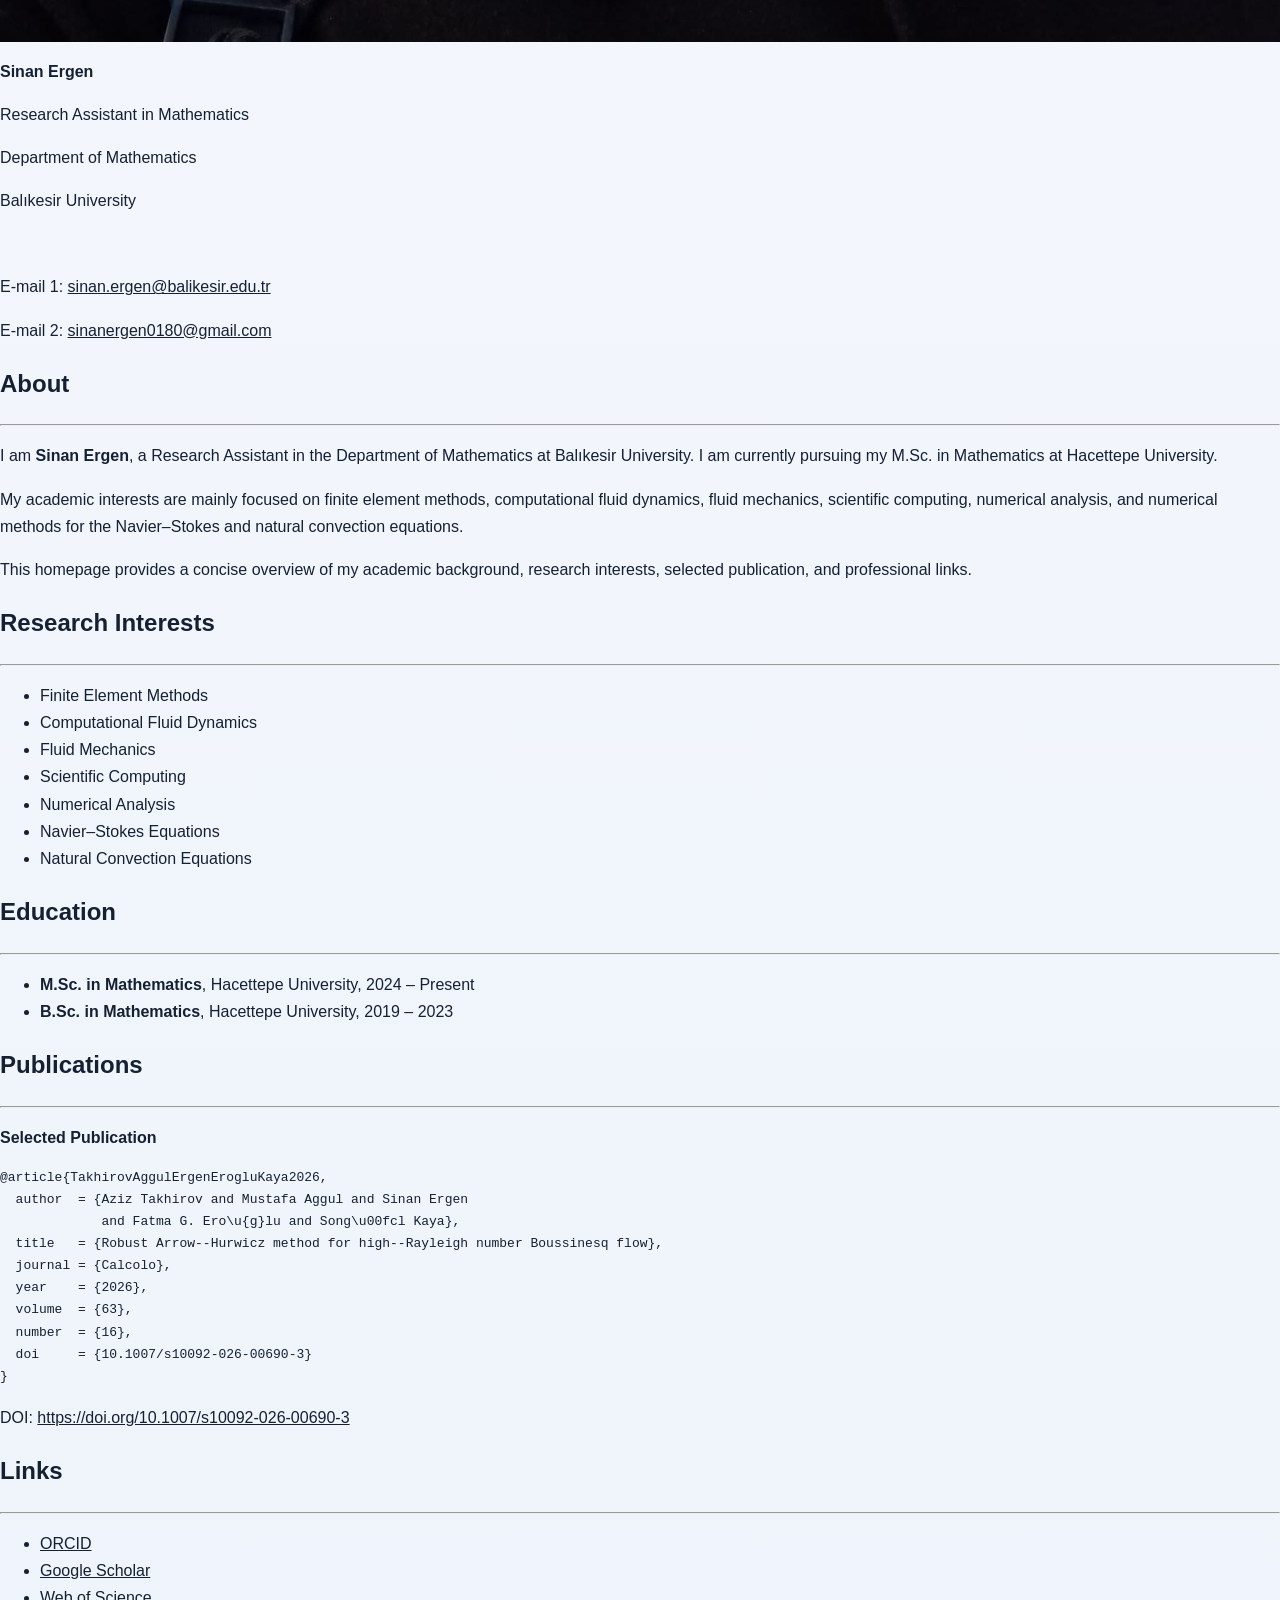
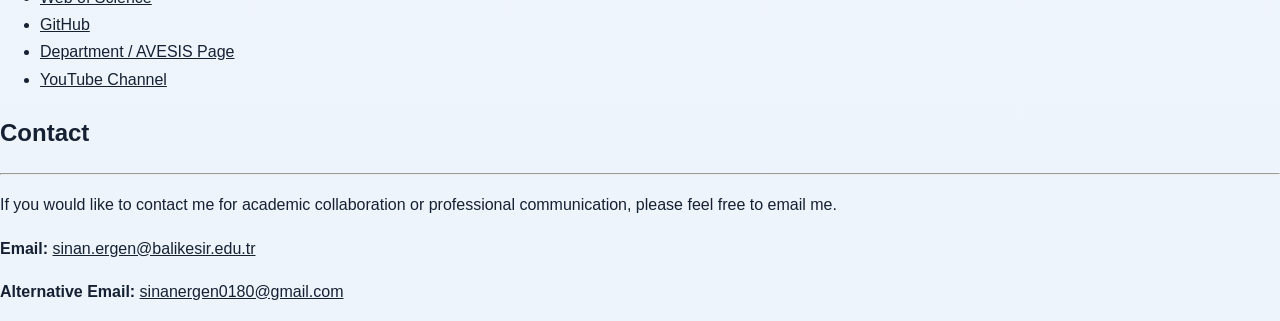
==== commit 8516f2cd: "Revise homepage title and layout structure Updated the title and structure of the academic homepage " ====
--- a/index.html
+++ b/index.html
@@ -3,289 +3,146 @@
 <head>
   <meta charset="UTF-8" />
   <meta name="viewport" content="width=device-width, initial-scale=1.0" />
-  <title>Sinan Ergen | Academic Homepage</title>
-  <meta
-    name="description"
-    content="Academic homepage of Sinan Ergen. Research interests include finite element methods, computational fluid dynamics, scientific computing, numerical analysis, and Navier–Stokes / natural convection equations."
-  />
+  <title>Home Page of Sinan Ergen</title>
   <link rel="stylesheet" href="style.css" />
 </head>
 <body>
-  <header class="site-header">
-    <div class="container nav-wrapper">
-      <a href="#top" class="brand">Sinan Ergen</a>
+  <div class="page-container">
+    <aside class="sidebar">
+      <h2>Main Menu</h2>
+      <ul>
+        <li><a href="#home">Home</a></li>
+        <li><a href="#about">About</a></li>
+        <li><a href="#research">Research Interests</a></li>
+        <li><a href="#education">Education</a></li>
+        <li><a href="#publications">Publications</a></li>
+        <li><a href="#links">Links</a></li>
+        <li><a href="#contact">Contact</a></li>
+      </ul>
+    </aside>
 
-      <nav class="main-nav">
-        <a href="#about">About</a>
-        <a href="#research">Research</a>
-        <a href="#education">Education</a>
-        <a href="#publication">Publication</a>
-        <a href="#links">Links</a>
-        <a href="#contact">Contact</a>
-      </nav>
-    </div>
-  </header>
+    <main class="content">
+      <section id="home">
+        <h1>Home Page of Sinan Ergen</h1>
+        <hr />
 
-  <main id="top">
-    <section class="hero">
-      <div class="container hero-grid">
-        <div class="hero-text">
-          <p class="eyebrow">Academic Homepage</p>
-          <h1>Sinan Ergen</h1>
-          <p class="hero-role">
-            Research Assistant · Mathematics<br />
-            Balıkesir University
-          </p>
-
-          <p class="hero-description">
-            I work in finite element methods, computational fluid dynamics,
-            fluid mechanics, scientific computing, and numerical analysis.
-            My research particularly focuses on numerical methods and algorithmic
-            performance for the Navier–Stokes equations and natural convection problems.
-          </p>
-
-          <div class="hero-buttons">
-            <a class="btn btn-primary" href="#about">About Me</a>
-            <a class="btn btn-secondary" href="#links">Academic Profiles</a>
-            <a class="btn btn-light" href="https://doi.org/10.1007/s10092-026-00690-3" target="_blank" rel="noopener noreferrer">Featured Publication</a>
+        <div class="profile-section">
+          <div class="profile-image">
+            <img src="profile.jpg" alt="Sinan Ergen" />
           </div>
 
-          <div class="hero-mini-cards">
-            <div class="mini-card">
-              <span class="mini-label">Institution</span>
-              <strong>Balıkesir University</strong>
-            </div>
-            <div class="mini-card">
-              <span class="mini-label">Field</span>
-              <strong>Applied Mathematics</strong>
-            </div>
-            <div class="mini-card">
-              <span class="mini-label">Focus</span>
-              <strong>FEM · CFD · PDEs</strong>
-            </div>
+          <div class="profile-info">
+            <p><strong>Sinan Ergen</strong></p>
+            <p>Research Assistant in Mathematics</p>
+            <p>Department of Mathematics</p>
+            <p>Balıkesir University</p>
+            <br />
+            <p>E-mail 1: <a href="mailto:sinan.ergen@balikesir.edu.tr">sinan.ergen@balikesir.edu.tr</a></p>
+            <p>E-mail 2: <a href="mailto:sinanergen0180@gmail.com">sinanergen0180@gmail.com</a></p>
           </div>
         </div>
+      </section>
 
-        <div class="hero-image-wrap">
-          <div class="hero-image-card">
-            <img src="profile.jpg" alt="Sinan Ergen" class="hero-image" />
-          </div>
-        </div>
-      </div>
-    </section>
+      <section id="about">
+        <h2>About</h2>
+        <hr />
+        <p>
+          I am <strong>Sinan Ergen</strong>, a Research Assistant in the Department of Mathematics
+          at Balıkesir University. I am currently pursuing my M.Sc. in Mathematics at
+          Hacettepe University.
+        </p>
+        <p>
+          My academic interests are mainly focused on finite element methods,
+          computational fluid dynamics, fluid mechanics, scientific computing,
+          numerical analysis, and numerical methods for the Navier–Stokes and
+          natural convection equations.
+        </p>
+        <p>
+          This homepage provides a concise overview of my academic background,
+          research interests, selected publication, and professional links.
+        </p>
+      </section>
 
-    <section class="section" id="about">
-      <div class="container">
-        <div class="section-header">
-          <span class="section-tag">About</span>
-          <h2>About Me</h2>
+      <section id="research">
+        <h2>Research Interests</h2>
+        <hr />
+        <ul>
+          <li>Finite Element Methods</li>
+          <li>Computational Fluid Dynamics</li>
+          <li>Fluid Mechanics</li>
+          <li>Scientific Computing</li>
+          <li>Numerical Analysis</li>
+          <li>Navier–Stokes Equations</li>
+          <li>Natural Convection Equations</li>
+        </ul>
+      </section>
+
+      <section id="education">
+        <h2>Education</h2>
+        <hr />
+        <ul>
+          <li><strong>M.Sc. in Mathematics</strong>, Hacettepe University, 2024 – Present</li>
+          <li><strong>B.Sc. in Mathematics</strong>, Hacettepe University, 2019 – 2023</li>
+        </ul>
+      </section>
+
+      <section id="publications">
+        <h2>Publications</h2>
+        <hr />
+
+        <div class="pub-note">
+          <p><strong>Selected Publication</strong></p>
         </div>
 
-        <div class="about-card">
-          <p>
-            I am <strong>Sinan Ergen</strong>, a Research Assistant in the
-            Department of Mathematics at Balıkesir University. I am also pursuing
-            my M.Sc. in Mathematics at Hacettepe University. My academic work is
-            mainly centered on <strong>finite element methods</strong>,
-            <strong>computational fluid dynamics</strong>,
-            <strong>scientific computing</strong>, and
-            <strong>numerical analysis</strong>.
-          </p>
+        <pre class="bibtex-box">@article{TakhirovAggulErgenErogluKaya2026,
+  author  = {Aziz Takhirov and Mustafa Aggul and Sinan Ergen
+             and Fatma G. Ero\u{g}lu and Song\u00fcl Kaya},
+  title   = {Robust Arrow--Hurwicz method for high--Rayleigh number Boussinesq flow},
+  journal = {Calcolo},
+  year    = {2026},
+  volume  = {63},
+  number  = {16},
+  doi     = {10.1007/s10092-026-00690-3}
+}</pre>
 
-          <p>
-            In particular, I am interested in numerical solution methods,
-            iterative algorithms, and performance improvement techniques for the
-            <strong>Navier–Stokes equations</strong> and
-            <strong>natural convection problems</strong>. This website provides
-            a concise overview of my research interests, academic background,
-            professional profiles, and selected publications.
-          </p>
-        </div>
-      </div>
-    </section>
+        <p>
+          DOI:
+          <a href="https://doi.org/10.1007/s10092-026-00690-3" target="_blank">
+            https://doi.org/10.1007/s10092-026-00690-3
+          </a>
+        </p>
+      </section>
 
-    <section class="section alt-section" id="research">
-      <div class="container">
-        <div class="section-header">
-          <span class="section-tag">Research</span>
-          <h2>Research Interests</h2>
-        </div>
+      <section id="links">
+        <h2>Links</h2>
+        <hr />
+        <ul>
+          <li><a href="https://orcid.org/my-orcid?orcid=0009-0003-0957-9223" target="_blank">ORCID</a></li>
+          <li><a href="https://scholar.google.com.tr/citations?user=j7VWoEoAAAAJ&hl=tr&oi=ao" target="_blank">Google Scholar</a></li>
+          <li><a href="https://www.webofscience.com/wos/author/record/PFJ-6991-2025" target="_blank">Web of Science</a></li>
+          <li><a href="https://github.com/sinanergen01" target="_blank">GitHub</a></li>
+          <li><a href="https://avesis.balikesir.edu.tr/sinan.ergen/home" target="_blank">Department / AVESIS Page</a></li>
+          <li><a href="https://www.youtube.com/@MATEMAT%C4%B0KYOLCULARI" target="_blank">YouTube Channel</a></li>
+        </ul>
+      </section>
 
-        <div class="card-grid">
-          <article class="info-card">
-            <h3>Finite Element Methods</h3>
-            <p>
-              Numerical solution of partial differential equations using finite
-              element techniques and their theoretical and computational aspects.
-            </p>
-          </article>
-
-          <article class="info-card">
-            <h3>Computational Fluid Dynamics</h3>
-            <p>
-              Numerical modeling, simulation, and performance analysis of fluid
-              flow problems.
-            </p>
-          </article>
-
-          <article class="info-card">
-            <h3>Fluid Mechanics</h3>
-            <p>
-              Mathematical models describing fluid behavior and their applied
-              analysis.
-            </p>
-          </article>
-
-          <article class="info-card">
-            <h3>Scientific Computing</h3>
-            <p>
-              Efficient and accurate computational approaches for solving
-              mathematical and engineering problems.
-            </p>
-          </article>
-
-          <article class="info-card">
-            <h3>Numerical Analysis</h3>
-            <p>
-              Convergence, stability, error analysis, and the theoretical
-              foundations of numerical methods.
-            </p>
-          </article>
-
-          <article class="info-card">
-            <h3>Navier–Stokes and Natural Convection</h3>
-            <p>
-              Numerical methods, iterative schemes, and computational strategies
-              for flow and heat transfer problems.
-            </p>
-          </article>
-        </div>
-      </div>
-    </section>
-
-    <section class="section" id="education">
-      <div class="container">
-        <div class="section-header">
-          <span class="section-tag">Education</span>
-          <h2>Education</h2>
-        </div>
-
-        <div class="timeline">
-          <div class="timeline-item">
-            <div class="timeline-dot"></div>
-            <div class="timeline-content">
-              <span class="timeline-year">2024 - Present</span>
-              <h3>M.Sc. in Mathematics</h3>
-              <p>Hacettepe University</p>
-            </div>
-          </div>
-
-          <div class="timeline-item">
-            <div class="timeline-dot"></div>
-            <div class="timeline-content">
-              <span class="timeline-year">2019 - 2023</span>
-              <h3>B.Sc. in Mathematics</h3>
-              <p>Hacettepe University</p>
-            </div>
-          </div>
-        </div>
-      </div>
-    </section>
-
-    <section class="section alt-section" id="publication">
-      <div class="container">
-        <div class="section-header">
-          <span class="section-tag">Publication</span>
-          <h2>Featured Publication</h2>
-        </div>
-
-        <div class="publication-card">
-          <div class="publication-badge">DOI</div>
-          <div class="publication-content">
-            <h3>Recent Publication</h3>
-            <p>
-              You can access my recent publication through the DOI link below.
-            </p>
-            <a
-              class="publication-link"
-              href="https://doi.org/10.1007/s10092-026-00690-3"
-              target="_blank"
-              rel="noopener noreferrer"
-            >
-              10.1007/s10092-026-00690-3
-            </a>
-          </div>
-        </div>
-      </div>
-    </section>
-
-    <section class="section" id="links">
-      <div class="container">
-        <div class="section-header">
-          <span class="section-tag">Profiles</span>
-          <h2>Academic and Professional Links</h2>
-        </div>
-
-        <div class="links-grid">
-          <a class="link-card" href="https://orcid.org/my-orcid?orcid=0009-0003-0957-9223" target="_blank" rel="noopener noreferrer">
-            <span class="link-title">ORCID</span>
-            <span class="link-desc">Researcher identifier profile</span>
-          </a>
-
-          <a class="link-card" href="https://scholar.google.com.tr/citations?user=j7VWoEoAAAAJ&hl=tr&oi=ao" target="_blank" rel="noopener noreferrer">
-            <span class="link-title">Google Scholar</span>
-            <span class="link-desc">Citations and publications</span>
-          </a>
-
-          <a class="link-card" href="https://www.webofscience.com/wos/author/record/PFJ-6991-2025" target="_blank" rel="noopener noreferrer">
-            <span class="link-title">Web of Science</span>
-            <span class="link-desc">Author record</span>
-          </a>
-
-          <a class="link-card" href="https://github.com/sinanergen01" target="_blank" rel="noopener noreferrer">
-            <span class="link-title">GitHub</span>
-            <span class="link-desc">Code and projects</span>
-          </a>
-
-          <a class="link-card" href="https://avesis.balikesir.edu.tr/sinan.ergen/home" target="_blank" rel="noopener noreferrer">
-            <span class="link-title">AVESIS</span>
-            <span class="link-desc">Institutional academic profile</span>
-          </a>
-
-          <a class="link-card" href="https://www.youtube.com/@MATEMAT%C4%B0KYOLCULARI" target="_blank" rel="noopener noreferrer">
-            <span class="link-title">YouTube</span>
-            <span class="link-desc">Matematik Yolcuları channel</span>
-          </a>
-        </div>
-      </div>
-    </section>
-
-    <section class="section contact-section" id="contact">
-      <div class="container">
-        <div class="contact-panel">
-          <div>
-            <span class="section-tag light-tag">Contact</span>
-            <h2>Get in Touch</h2>
-            <p>
-              For academic collaborations, professional inquiries, or general
-              questions, please feel free to contact me via email.
-            </p>
-          </div>
-
-          <div class="contact-list">
-            <a href="mailto:sinan.ergen@balikesir.edu.tr">sinan.ergen@balikesir.edu.tr</a>
-            <a href="mailto:sinanergen0180@gmail.com">sinanergen0180@gmail.com</a>
-          </div>
-        </div>
-      </div>
-    </section>
-  </main>
-
-  <footer class="site-footer">
-    <div class="container footer-inner">
-      <p>© 2026 Sinan Ergen</p>
-      <p>Academic Homepage</p>
-    </div>
-  </footer>
+      <section id="contact">
+        <h2>Contact</h2>
+        <hr />
+        <p>
+          If you would like to contact me for academic collaboration or professional
+          communication, please feel free to email me.
+        </p>
+        <p>
+          <strong>Email:</strong>
+          <a href="mailto:sinan.ergen@balikesir.edu.tr">sinan.ergen@balikesir.edu.tr</a>
+        </p>
+        <p>
+          <strong>Alternative Email:</strong>
+          <a href="mailto:sinanergen0180@gmail.com">sinanergen0180@gmail.com</a>
+        </p>
+      </section>
+    </main>
+  </div>
 </body>
 </html>
--- a/style.css
+++ b/style.css
@@ -1,3 +1,21 @@
+:root {
+  --bg: #f4f7fb;
+  --bg-soft: #eef3f9;
+  --white: #ffffff;
+  --text: #152033;
+  --muted: #5f6f86;
+  --primary: #2b6ef2;
+  --primary-dark: #1747b7;
+  --secondary: #14b8a6;
+  --border: #dce5f1;
+  --shadow: 0 16px 40px rgba(24, 39, 75, 0.08);
+  --shadow-soft: 0 8px 24px rgba(24, 39, 75, 0.06);
+  --radius-lg: 24px;
+  --radius-md: 18px;
+  --radius-sm: 14px;
+  --container: 1180px;
+}
+
 * {
   box-sizing: border-box;
 }
@@ -8,297 +26,578 @@
 
 body {
   margin: 0;
-  font-family: Arial, Helvetica, sans-serif;
-  background: #f7f9fc;
-  color: #1f2937;
-  line-height: 1.6;
+  font-family: "Segoe UI", "Inter", Arial, sans-serif;
+  background: linear-gradient(180deg, #f7f9fd 0%, #eef4fb 100%);
+  color: var(--text);
+  line-height: 1.7;
+}
+
+img {
+  max-width: 100%;
+  display: block;
+}
+
+a {
+  color: inherit;
 }
 
 .container {
-  width: min(1100px, 92%);
+  width: min(var(--container), 92%);
   margin: 0 auto;
 }
 
-.topbar {
-  background: #0f172a;
-  color: white;
+.site-header {
   position: sticky;
   top: 0;
   z-index: 1000;
-  box-shadow: 0 2px 10px rgba(0, 0, 0, 0.08);
-}
-
-.nav {
-  display: flex;
+  background: rgba(255, 255, 255, 0.82);
+  backdrop-filter: blur(12px);
+  border-bottom: 1px solid rgba(220, 229, 241, 0.8);
+}
+
+.nav-wrapper {
+  display: flex;
+  align-items: center;
   justify-content: space-between;
-  align-items: center;
-  padding: 18px 0;
-}
-
-.logo {
-  font-size: 24px;
+  min-height: 76px;
+}
+
+.brand {
+  text-decoration: none;
+  font-size: 1.45rem;
+  font-weight: 800;
+  color: #10203a;
+  letter-spacing: 0.2px;
+}
+
+.main-nav {
+  display: flex;
+  gap: 28px;
+  flex-wrap: wrap;
+}
+
+.main-nav a {
+  text-decoration: none;
+  color: #405168;
+  font-weight: 600;
+  font-size: 0.98rem;
+  transition: color 0.2s ease;
+}
+
+.main-nav a:hover {
+  color: var(--primary);
+}
+
+.hero {
+  padding: 72px 0 44px;
+}
+
+.hero-grid {
+  display: grid;
+  grid-template-columns: 1.2fr 0.9fr;
+  gap: 48px;
+  align-items: center;
+}
+
+.eyebrow {
+  display: inline-block;
+  margin: 0 0 10px;
+  color: var(--primary);
+  font-size: 0.88rem;
+  font-weight: 800;
+  text-transform: uppercase;
+  letter-spacing: 1.4px;
+}
+
+.hero-text h1 {
+  margin: 0 0 12px;
+  font-size: clamp(2.4rem, 5vw, 4.2rem);
+  line-height: 1.05;
+  color: #0f1d33;
+}
+
+.hero-role {
+  margin: 0 0 18px;
+  font-size: 1.22rem;
+  font-weight: 600;
+  color: #37507a;
+}
+
+.hero-description {
+  max-width: 760px;
+  margin: 0;
+  font-size: 1.06rem;
+  color: var(--muted);
+}
+
+.hero-buttons {
+  display: flex;
+  gap: 14px;
+  flex-wrap: wrap;
+  margin-top: 28px;
+}
+
+.btn {
+  display: inline-flex;
+  align-items: center;
+  justify-content: center;
+  min-height: 48px;
+  padding: 0 20px;
+  border-radius: 999px;
+  text-decoration: none;
   font-weight: 700;
-  letter-spacing: 0.3px;
-}
-
-.nav nav a {
+  font-size: 0.96rem;
+  transition: transform 0.18s ease, box-shadow 0.18s ease, background 0.18s ease;
+}
+
+.btn:hover {
+  transform: translateY(-2px);
+}
+
+.btn-primary {
+  background: linear-gradient(135deg, var(--primary), #4a86ff);
   color: white;
-  text-decoration: none;
-  margin-left: 24px;
-  font-size: 16px;
-  transition: opacity 0.2s ease;
-}
-
-.nav nav a:hover {
-  opacity: 0.8;
-}
-
-.hero {
+  box-shadow: 0 14px 28px rgba(43, 110, 242, 0.24);
+}
+
+.btn-secondary {
+  background: linear-gradient(135deg, var(--secondary), #25d0be);
+  color: white;
+  box-shadow: 0 14px 28px rgba(20, 184, 166, 0.22);
+}
+
+.btn-light {
+  background: var(--white);
+  color: #24334d;
+  border: 1px solid var(--border);
+  box-shadow: var(--shadow-soft);
+}
+
+.hero-mini-cards {
   display: grid;
-  grid-template-columns: 1.4fr 1fr;
-  gap: 48px;
-  align-items: center;
-  padding: 80px 0 50px;
-}
-
-.eyebrow {
-  color: #2563eb;
+  grid-template-columns: repeat(3, 1fr);
+  gap: 14px;
+  margin-top: 34px;
+}
+
+.mini-card {
+  padding: 18px 18px;
+  background: rgba(255, 255, 255, 0.82);
+  border: 1px solid rgba(220, 229, 241, 0.9);
+  border-radius: var(--radius-sm);
+  box-shadow: var(--shadow-soft);
+}
+
+.mini-label {
+  display: block;
+  margin-bottom: 6px;
+  color: #6a7a90;
+  font-size: 0.82rem;
   font-weight: 700;
   text-transform: uppercase;
-  letter-spacing: 1px;
+  letter-spacing: 0.9px;
+}
+
+.hero-image-wrap {
+  display: flex;
+  justify-content: center;
+}
+
+.hero-image-card {
+  width: min(420px, 100%);
+  padding: 14px;
+  background: linear-gradient(145deg, rgba(255,255,255,0.92), rgba(239,245,252,0.92));
+  border: 1px solid rgba(220, 229, 241, 0.9);
+  border-radius: 30px;
+  box-shadow: var(--shadow);
+}
+
+.hero-image {
+  width: 100%;
+  aspect-ratio: 4 / 5;
+  object-fit: cover;
+  border-radius: 22px;
+}
+
+.section {
+  padding: 40px 0;
+}
+
+.alt-section {
+  background: linear-gradient(180deg, rgba(255,255,255,0.45), rgba(238,243,249,0.7));
+  border-top: 1px solid rgba(220, 229, 241, 0.8);
+  border-bottom: 1px solid rgba(220, 229, 241, 0.8);
+}
+
+.section-header {
+  margin-bottom: 24px;
+}
+
+.section-tag {
+  display: inline-block;
   margin-bottom: 10px;
-}
-
-.hero h1 {
-  font-size: 54px;
-  line-height: 1.05;
-  margin: 0 0 14px;
-  color: #0f172a;
-}
-
-.subtitle {
-  font-size: 22px;
-  color: #334155;
-  margin-bottom: 20px;
-}
-
-.description {
-  font-size: 18px;
-  color: #475569;
-  max-width: 650px;
-}
-
-.hero-buttons {
-  margin-top: 28px;
-  display: flex;
-  gap: 14px;
-  flex-wrap: wrap;
-}
-
-.btn {
-  display: inline-block;
-  padding: 12px 20px;
-  border-radius: 12px;
-  text-decoration: none;
-  font-weight: 600;
-  transition: transform 0.2s ease, box-shadow 0.2s ease;
-}
-
-.btn:hover {
-  transform: translateY(-2px);
-}
-
-.btn.primary {
-  background: #2563eb;
-  color: white;
-  box-shadow: 0 8px 20px rgba(37, 99, 235, 0.18);
-}
-
-.btn.secondary {
-  background: white;
-  color: #0f172a;
-  border: 1px solid #dbe3ef;
-}
-
-.hero-image {
-  display: flex;
-  justify-content: center;
-}
-
-.hero-image img {
-  width: 100%;
-  max-width: 360px;
-  border-radius: 24px;
-  box-shadow: 0 18px 40px rgba(15, 23, 42, 0.14);
-  object-fit: cover;
-}
-
-.section {
-  padding: 40px 0 20px;
-}
-
-.section-heading {
-  margin-bottom: 24px;
-}
-
-.section-label {
-  color: #2563eb;
-  font-size: 14px;
-  font-weight: 700;
+  color: var(--primary);
+  background: rgba(43, 110, 242, 0.1);
+  border: 1px solid rgba(43, 110, 242, 0.12);
+  padding: 7px 12px;
+  border-radius: 999px;
+  font-size: 0.82rem;
+  font-weight: 800;
   text-transform: uppercase;
-  letter-spacing: 1px;
-  margin-bottom: 6px;
-}
-
-.section h2 {
-  font-size: 34px;
+  letter-spacing: 1.1px;
+}
+
+.light-tag {
+  color: #d9e6ff;
+  background: rgba(255,255,255,0.08);
+  border-color: rgba(255,255,255,0.14);
+}
+
+.section-header h2,
+.contact-panel h2 {
   margin: 0;
-  color: #0f172a;
-}
-
-.cards {
+  font-size: clamp(1.9rem, 3.5vw, 2.7rem);
+  line-height: 1.15;
+  color: #10203a;
+}
+
+.about-card {
+  padding: 30px;
+  background: var(--white);
+  border: 1px solid var(--border);
+  border-radius: var(--radius-lg);
+  box-shadow: var(--shadow-soft);
+}
+
+.about-card p {
+  margin: 0 0 16px;
+  color: #42536b;
+  font-size: 1.03rem;
+}
+
+.about-card p:last-child {
+  margin-bottom: 0;
+}
+
+.card-grid {
   display: grid;
   grid-template-columns: repeat(3, 1fr);
+  gap: 20px;
+}
+
+.info-card {
+  background: var(--white);
+  border: 1px solid var(--border);
+  border-radius: var(--radius-md);
+  padding: 24px;
+  box-shadow: var(--shadow-soft);
+  transition: transform 0.18s ease, box-shadow 0.18s ease;
+}
+
+.info-card:hover {
+  transform: translateY(-4px);
+  box-shadow: 0 18px 36px rgba(24, 39, 75, 0.08);
+}
+
+.info-card h3 {
+  margin: 0 0 12px;
+  font-size: 1.1rem;
+  color: #14243d;
+}
+
+.info-card p {
+  margin: 0;
+  color: #5c6d84;
+  font-size: 0.98rem;
+}
+
+.timeline {
+  position: relative;
+  display: flex;
+  flex-direction: column;
   gap: 22px;
 }
 
-.card {
-  background: white;
-  border-radius: 18px;
-  padding: 24px;
-  box-shadow: 0 10px 24px rgba(15, 23, 42, 0.06);
-  border: 1px solid #e8eef7;
-}
-
-.card h3 {
-  margin-top: 0;
-  margin-bottom: 12px;
-  color: #0f172a;
-  font-size: 20px;
-}
-
-.card p {
-  margin: 0;
-  color: #475569;
-}
-
-.timeline {
-  display: flex;
-  flex-direction: column;
+.timeline::before {
+  content: "";
+  position: absolute;
+  left: 11px;
+  top: 0;
+  bottom: 0;
+  width: 2px;
+  background: linear-gradient(180deg, var(--primary), #9ab8ff);
+}
+
+.timeline-item {
+  position: relative;
+  display: flex;
   gap: 18px;
-}
-
-.timeline-item {
-  display: flex;
-  gap: 16px;
-  align-items: flex-start;
-  background: white;
-  border: 1px solid #e8eef7;
-  border-radius: 16px;
-  padding: 20px;
-  box-shadow: 0 8px 20px rgba(15, 23, 42, 0.05);
+  padding-left: 0;
 }
 
 .timeline-dot {
-  width: 14px;
-  height: 14px;
+  width: 24px;
+  height: 24px;
+  margin-top: 6px;
   border-radius: 50%;
-  background: #2563eb;
-  margin-top: 8px;
+  background: linear-gradient(135deg, var(--primary), #7aa4ff);
+  border: 4px solid #eff5ff;
+  box-shadow: 0 0 0 4px rgba(43, 110, 242, 0.08);
+  z-index: 1;
   flex-shrink: 0;
+}
+
+.timeline-content {
+  flex: 1;
+  background: var(--white);
+  border: 1px solid var(--border);
+  border-radius: var(--radius-md);
+  padding: 20px 22px;
+  box-shadow: var(--shadow-soft);
+}
+
+.timeline-year {
+  display: inline-block;
+  margin-bottom: 6px;
+  color: var(--primary);
+  font-size: 0.9rem;
+  font-weight: 800;
 }
 
 .timeline-content h3 {
   margin: 0 0 6px;
-  color: #0f172a;
+  color: #15253d;
+  font-size: 1.08rem;
 }
 
 .timeline-content p {
   margin: 0;
-  color: #475569;
-}
-
-.link-grid {
+  color: #617289;
+}
+
+.publication-card {
   display: grid;
-  grid-template-columns: repeat(4, 1fr);
+  grid-template-columns: 140px 1fr;
+  gap: 24px;
+  align-items: center;
+  background: var(--white);
+  border: 1px solid var(--border);
+  border-radius: var(--radius-lg);
+  padding: 28px;
+  box-shadow: var(--shadow-soft);
+}
+
+.publication-badge {
+  display: flex;
+  align-items: center;
+  justify-content: center;
+  min-height: 110px;
+  border-radius: 20px;
+  background: linear-gradient(135deg, #0f3ea8, #2b6ef2);
+  color: white;
+  font-size: 1.4rem;
+  font-weight: 800;
+  letter-spacing: 1px;
+}
+
+.publication-content h3 {
+  margin: 0 0 8px;
+  font-size: 1.2rem;
+  color: #13233c;
+}
+
+.publication-content p {
+  margin: 0 0 12px;
+  color: #5d6d85;
+}
+
+.publication-link {
+  color: var(--primary);
+  font-weight: 700;
+  text-decoration: none;
+  word-break: break-all;
+}
+
+.publication-link:hover {
+  text-decoration: underline;
+}
+
+.links-grid {
+  display: grid;
+  grid-template-columns: repeat(3, 1fr);
   gap: 18px;
 }
 
-.link-box {
+.link-card {
   display: block;
-  background: white;
+  padding: 24px;
   text-decoration: none;
-  color: #0f172a;
-  text-align: center;
-  padding: 22px;
+  background: var(--white);
+  border: 1px solid var(--border);
+  border-radius: var(--radius-md);
+  box-shadow: var(--shadow-soft);
+  transition: transform 0.18s ease, box-shadow 0.18s ease, border-color 0.18s ease;
+}
+
+.link-card:hover {
+  transform: translateY(-4px);
+  box-shadow: 0 18px 36px rgba(24, 39, 75, 0.08);
+  border-color: #bfd2f4;
+}
+
+.link-title {
+  display: block;
+  margin-bottom: 8px;
+  color: #13233c;
+  font-size: 1.08rem;
+  font-weight: 800;
+}
+
+.link-desc {
+  color: #617289;
+  font-size: 0.96rem;
+}
+
+.contact-section {
+  padding-bottom: 70px;
+}
+
+.contact-panel {
+  display: grid;
+  grid-template-columns: 1.2fr 0.9fr;
+  gap: 28px;
+  align-items: center;
+  padding: 34px;
+  border-radius: 28px;
+  background: linear-gradient(135deg, #0f1f3b, #17325f 55%, #1d4aa2 100%);
+  color: white;
+  box-shadow: 0 22px 44px rgba(15, 31, 59, 0.18);
+}
+
+.contact-panel p {
+  margin: 12px 0 0;
+  color: rgba(255, 255, 255, 0.86);
+}
+
+.contact-list {
+  display: flex;
+  flex-direction: column;
+  gap: 14px;
+}
+
+.contact-list a {
+  display: inline-flex;
+  align-items: center;
+  min-height: 54px;
+  padding: 0 18px;
   border-radius: 16px;
-  border: 1px solid #e8eef7;
-  box-shadow: 0 8px 20px rgba(15, 23, 42, 0.05);
-  font-weight: 600;
-  transition: transform 0.2s ease, box-shadow 0.2s ease;
-}
-
-.link-box:hover {
-  transform: translateY(-3px);
-  box-shadow: 0 12px 24px rgba(15, 23, 42, 0.08);
-}
-
-.contact-box {
-  background: linear-gradient(135deg, #0f172a, #1e3a8a);
+  text-decoration: none;
   color: white;
-  border-radius: 24px;
-  padding: 36px;
-  margin-top: 10px;
-}
-
-.contact-box h2 {
-  color: white;
-  margin-top: 0;
-}
-
-.footer {
-  margin-top: 50px;
-  background: #0f172a;
-  color: #cbd5e1;
-  padding: 22px 0;
-  text-align: center;
-}
-
-@media (max-width: 900px) {
+  font-weight: 700;
+  background: rgba(255, 255, 255, 0.08);
+  border: 1px solid rgba(255, 255, 255, 0.14);
+  transition: background 0.18s ease, transform 0.18s ease;
+}
+
+.contact-list a:hover {
+  background: rgba(255, 255, 255, 0.14);
+  transform: translateY(-2px);
+}
+
+.site-footer {
+  border-top: 1px solid rgba(220, 229, 241, 0.9);
+  background: rgba(255,255,255,0.7);
+}
+
+.footer-inner {
+  min-height: 78px;
+  display: flex;
+  align-items: center;
+  justify-content: space-between;
+  gap: 14px;
+  color: #6a7a90;
+  font-size: 0.95rem;
+}
+
+@media (max-width: 1080px) {
+  .hero-grid,
+  .contact-panel {
+    grid-template-columns: 1fr;
+  }
+
+  .card-grid {
+    grid-template-columns: repeat(2, 1fr);
+  }
+
+  .links-grid {
+    grid-template-columns: repeat(2, 1fr);
+  }
+
+  .hero-mini-cards {
+    grid-template-columns: 1fr;
+  }
+}
+
+@media (max-width: 760px) {
+  .nav-wrapper {
+    flex-direction: column;
+    justify-content: center;
+    padding: 14px 0;
+    gap: 12px;
+  }
+
+  .main-nav {
+    justify-content: center;
+    gap: 16px;
+  }
+
   .hero {
+    padding-top: 46px;
+  }
+
+  .card-grid,
+  .links-grid,
+  .publication-card {
     grid-template-columns: 1fr;
-    padding-top: 50px;
-  }
-
-  .cards {
-    grid-template-columns: 1fr 1fr;
-  }
-
-  .link-grid {
-    grid-template-columns: 1fr 1fr;
-  }
-}
-
-@media (max-width: 640px) {
-  .nav {
+  }
+
+  .publication-card {
+    gap: 18px;
+  }
+
+  .publication-badge {
+    min-height: 84px;
+  }
+
+  .about-card,
+  .info-card,
+  .timeline-content,
+  .link-card,
+  .contact-panel {
+    padding: 22px;
+  }
+
+  .footer-inner {
     flex-direction: column;
+    justify-content: center;
+    padding: 16px 0;
+  }
+}
+
+@media (max-width: 520px) {
+  .main-nav {
     gap: 12px;
   }
 
-  .nav nav a {
-    margin: 0 10px;
-  }
-
-  .hero h1 {
-    font-size: 40px;
-  }
-
-  .subtitle {
-    font-size: 18px;
-  }
-
-  .cards,
-  .link-grid {
-    grid-template-columns: 1fr;
-  }
-}
+  .main-nav a {
+    font-size: 0.92rem;
+  }
+
+  .btn {
+    width: 100%;
+  }
+
+  .hero-buttons {
+    flex-direction: column;
+  }
+}
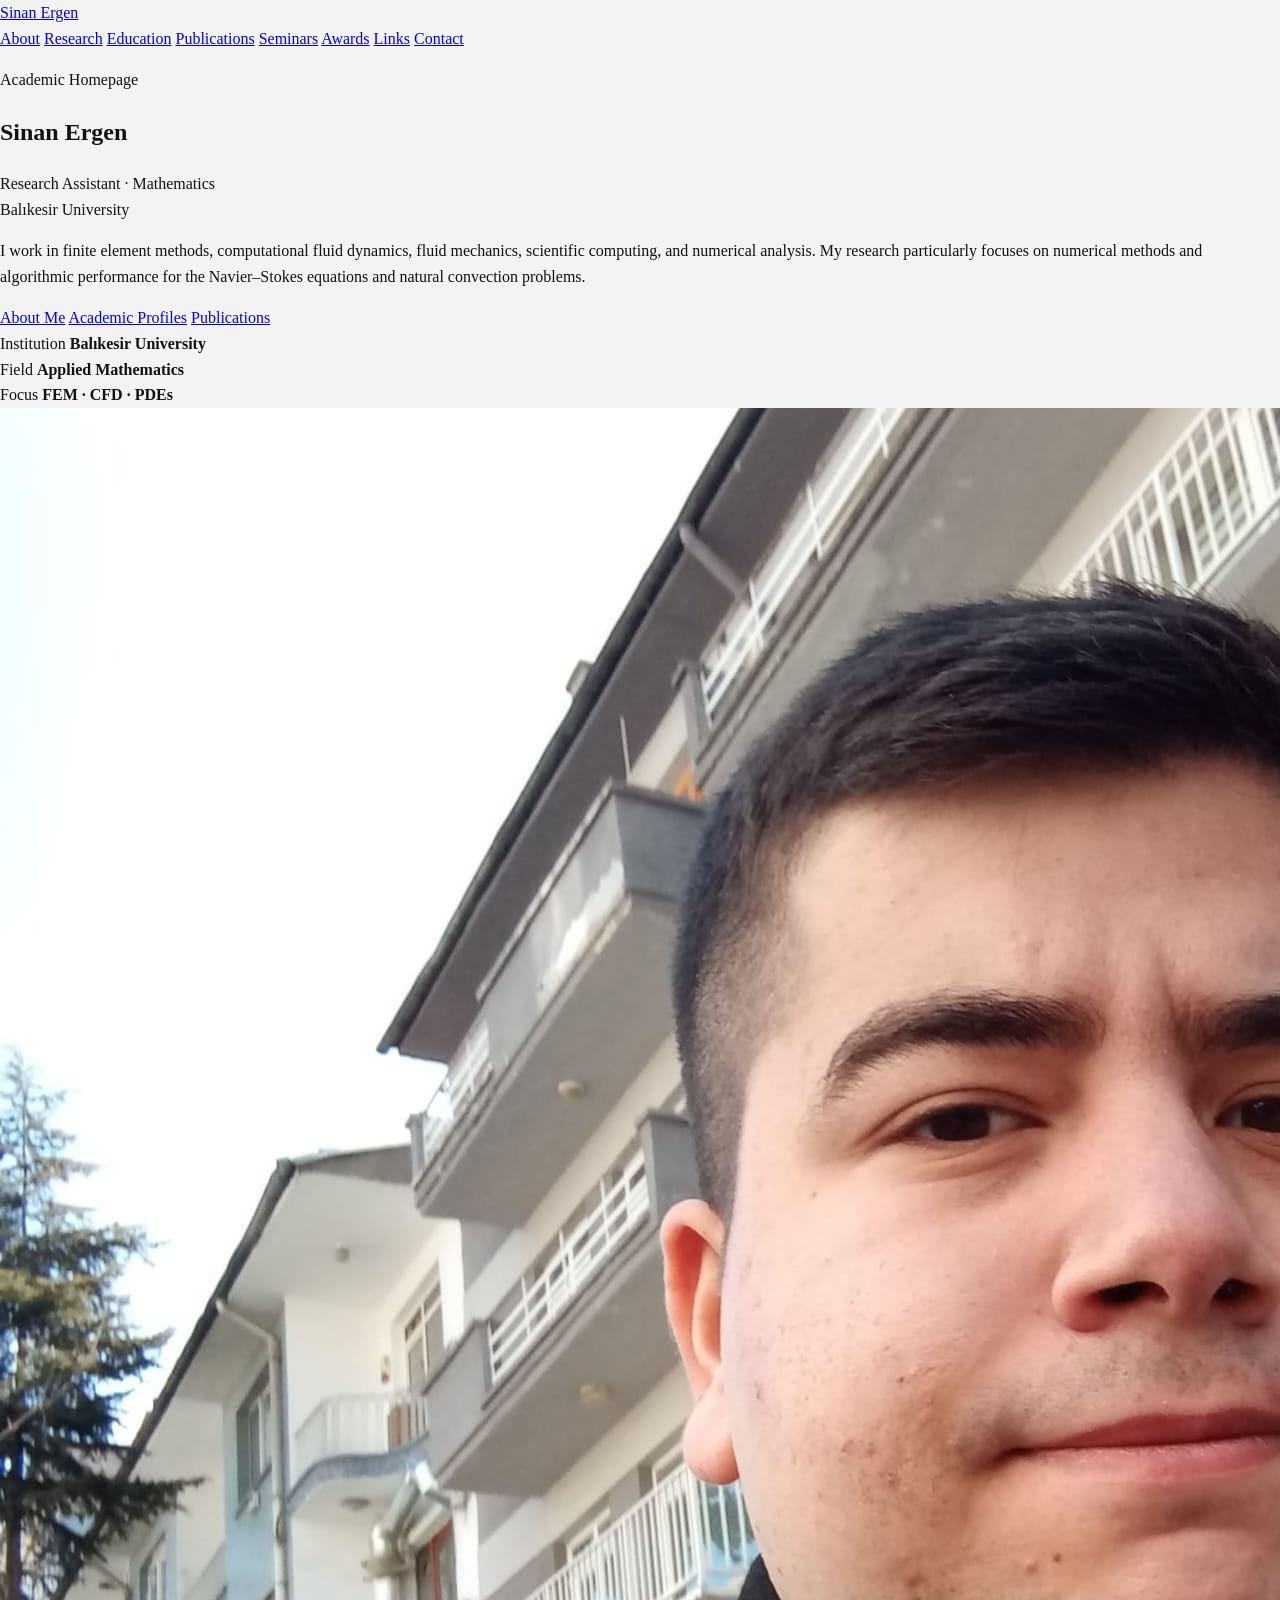
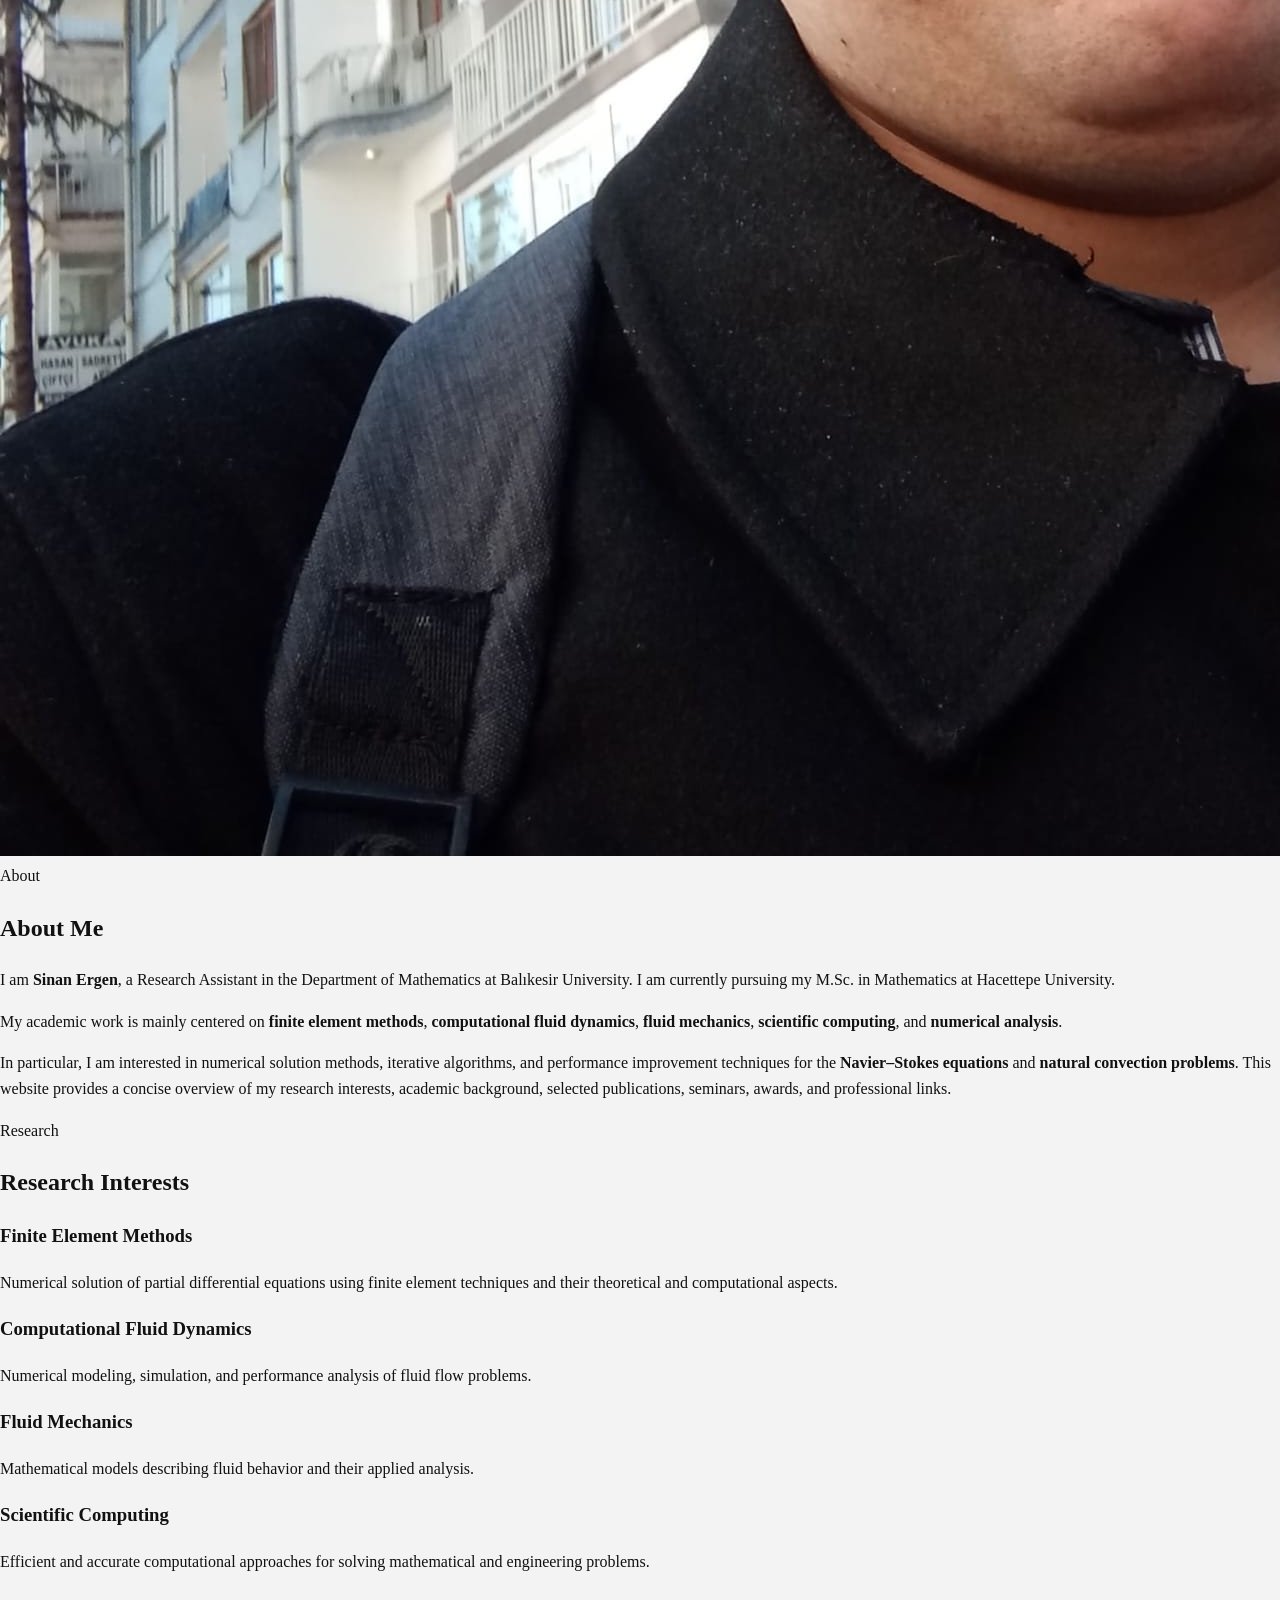
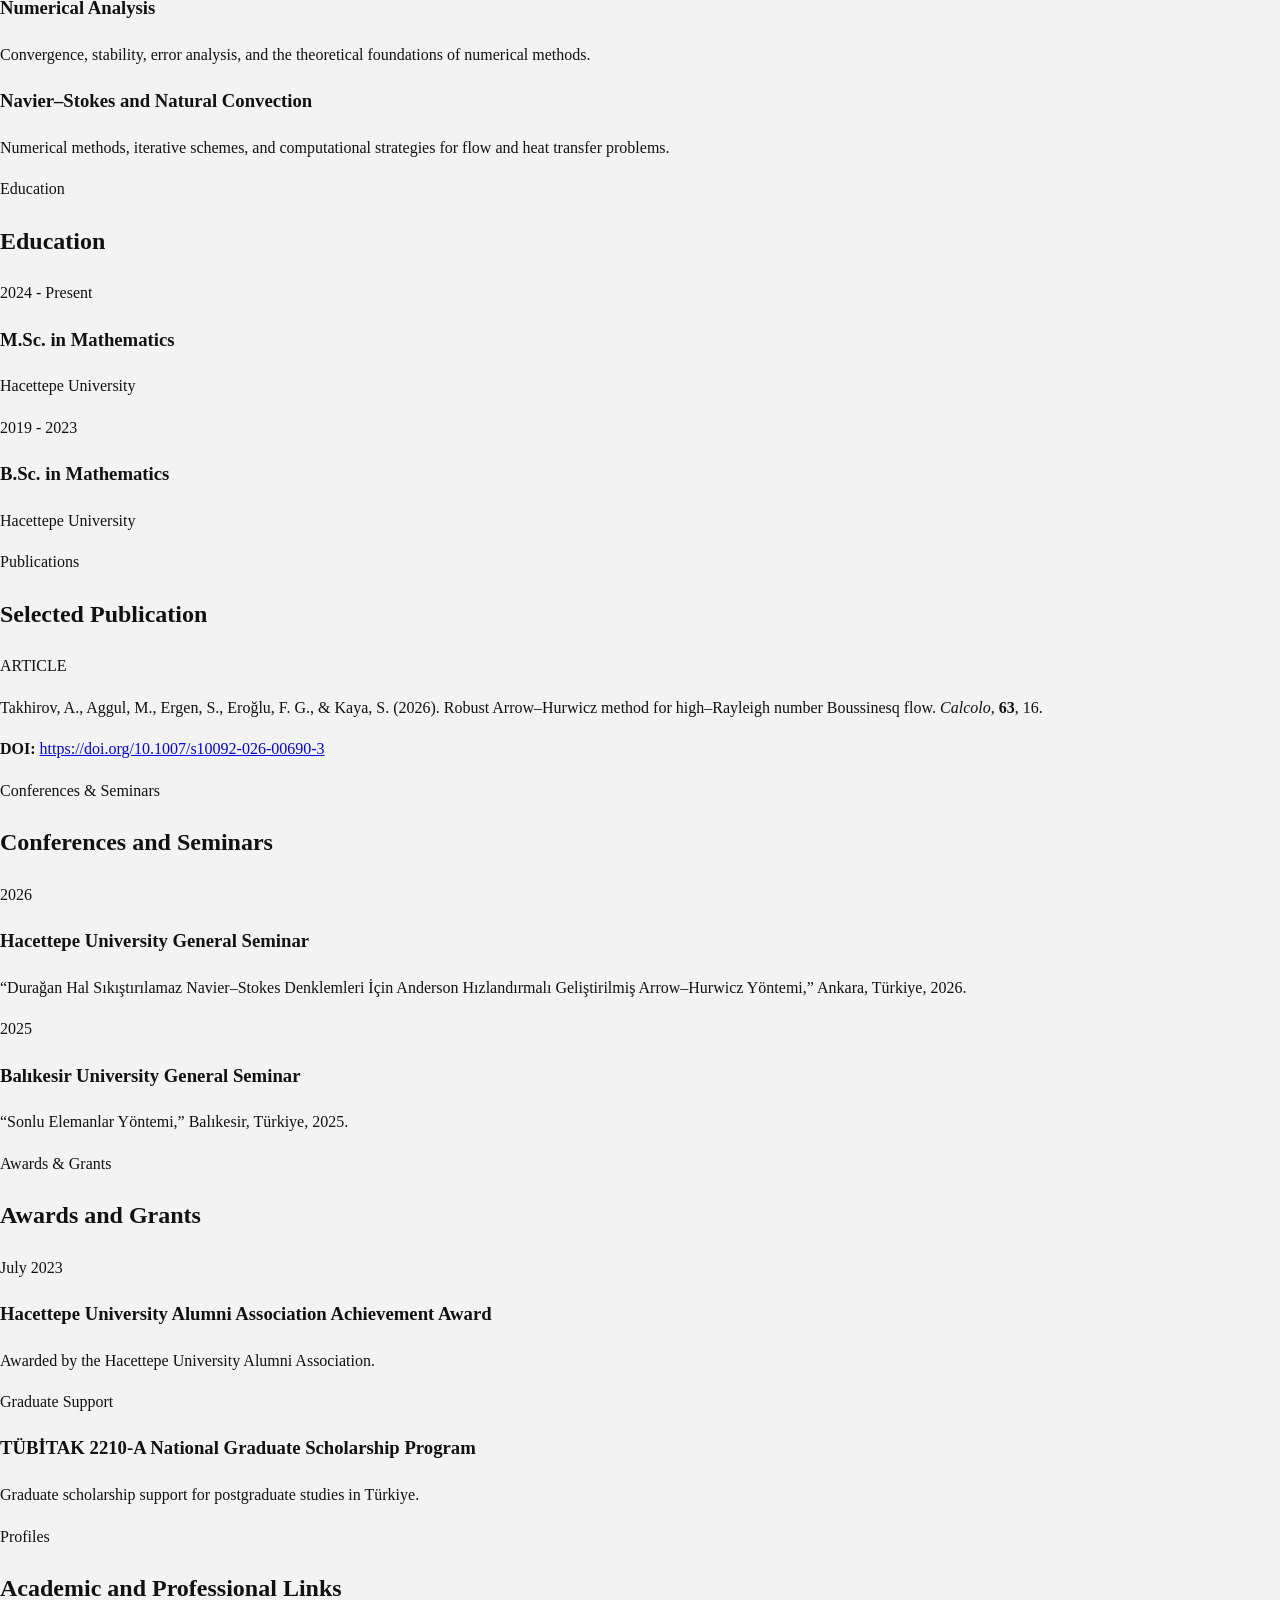
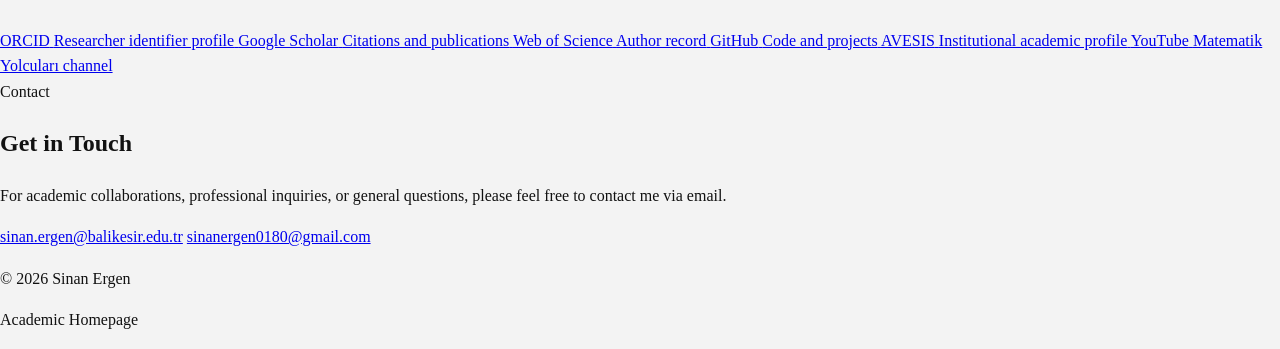
==== commit 8eaa715a: "Revamp homepage structure and content Updated the title and added a meta description to the homepage" ====
--- a/index.html
+++ b/index.html
@@ -3,146 +3,356 @@
 <head>
   <meta charset="UTF-8" />
   <meta name="viewport" content="width=device-width, initial-scale=1.0" />
-  <title>Home Page of Sinan Ergen</title>
+  <title>Sinan Ergen | Academic Homepage</title>
+  <meta
+    name="description"
+    content="Academic homepage of Sinan Ergen. Research interests include finite element methods, computational fluid dynamics, scientific computing, numerical analysis, and Navier–Stokes / natural convection equations."
+  />
   <link rel="stylesheet" href="style.css" />
 </head>
 <body>
-  <div class="page-container">
-    <aside class="sidebar">
-      <h2>Main Menu</h2>
-      <ul>
-        <li><a href="#home">Home</a></li>
-        <li><a href="#about">About</a></li>
-        <li><a href="#research">Research Interests</a></li>
-        <li><a href="#education">Education</a></li>
-        <li><a href="#publications">Publications</a></li>
-        <li><a href="#links">Links</a></li>
-        <li><a href="#contact">Contact</a></li>
-      </ul>
-    </aside>
-
-    <main class="content">
-      <section id="home">
-        <h1>Home Page of Sinan Ergen</h1>
-        <hr />
-
-        <div class="profile-section">
-          <div class="profile-image">
-            <img src="profile.jpg" alt="Sinan Ergen" />
-          </div>
-
-          <div class="profile-info">
-            <p><strong>Sinan Ergen</strong></p>
-            <p>Research Assistant in Mathematics</p>
-            <p>Department of Mathematics</p>
-            <p>Balıkesir University</p>
-            <br />
-            <p>E-mail 1: <a href="mailto:sinan.ergen@balikesir.edu.tr">sinan.ergen@balikesir.edu.tr</a></p>
-            <p>E-mail 2: <a href="mailto:sinanergen0180@gmail.com">sinanergen0180@gmail.com</a></p>
-          </div>
-        </div>
-      </section>
-
-      <section id="about">
-        <h2>About</h2>
-        <hr />
-        <p>
-          I am <strong>Sinan Ergen</strong>, a Research Assistant in the Department of Mathematics
-          at Balıkesir University. I am currently pursuing my M.Sc. in Mathematics at
-          Hacettepe University.
-        </p>
-        <p>
-          My academic interests are mainly focused on finite element methods,
-          computational fluid dynamics, fluid mechanics, scientific computing,
-          numerical analysis, and numerical methods for the Navier–Stokes and
-          natural convection equations.
-        </p>
-        <p>
-          This homepage provides a concise overview of my academic background,
-          research interests, selected publication, and professional links.
-        </p>
-      </section>
-
-      <section id="research">
-        <h2>Research Interests</h2>
-        <hr />
-        <ul>
-          <li>Finite Element Methods</li>
-          <li>Computational Fluid Dynamics</li>
-          <li>Fluid Mechanics</li>
-          <li>Scientific Computing</li>
-          <li>Numerical Analysis</li>
-          <li>Navier–Stokes Equations</li>
-          <li>Natural Convection Equations</li>
-        </ul>
-      </section>
-
-      <section id="education">
-        <h2>Education</h2>
-        <hr />
-        <ul>
-          <li><strong>M.Sc. in Mathematics</strong>, Hacettepe University, 2024 – Present</li>
-          <li><strong>B.Sc. in Mathematics</strong>, Hacettepe University, 2019 – 2023</li>
-        </ul>
-      </section>
-
-      <section id="publications">
-        <h2>Publications</h2>
-        <hr />
-
-        <div class="pub-note">
-          <p><strong>Selected Publication</strong></p>
-        </div>
-
-        <pre class="bibtex-box">@article{TakhirovAggulErgenErogluKaya2026,
-  author  = {Aziz Takhirov and Mustafa Aggul and Sinan Ergen
-             and Fatma G. Ero\u{g}lu and Song\u00fcl Kaya},
-  title   = {Robust Arrow--Hurwicz method for high--Rayleigh number Boussinesq flow},
-  journal = {Calcolo},
-  year    = {2026},
-  volume  = {63},
-  number  = {16},
-  doi     = {10.1007/s10092-026-00690-3}
-}</pre>
-
-        <p>
-          DOI:
-          <a href="https://doi.org/10.1007/s10092-026-00690-3" target="_blank">
-            https://doi.org/10.1007/s10092-026-00690-3
-          </a>
-        </p>
-      </section>
-
-      <section id="links">
-        <h2>Links</h2>
-        <hr />
-        <ul>
-          <li><a href="https://orcid.org/my-orcid?orcid=0009-0003-0957-9223" target="_blank">ORCID</a></li>
-          <li><a href="https://scholar.google.com.tr/citations?user=j7VWoEoAAAAJ&hl=tr&oi=ao" target="_blank">Google Scholar</a></li>
-          <li><a href="https://www.webofscience.com/wos/author/record/PFJ-6991-2025" target="_blank">Web of Science</a></li>
-          <li><a href="https://github.com/sinanergen01" target="_blank">GitHub</a></li>
-          <li><a href="https://avesis.balikesir.edu.tr/sinan.ergen/home" target="_blank">Department / AVESIS Page</a></li>
-          <li><a href="https://www.youtube.com/@MATEMAT%C4%B0KYOLCULARI" target="_blank">YouTube Channel</a></li>
-        </ul>
-      </section>
-
-      <section id="contact">
-        <h2>Contact</h2>
-        <hr />
-        <p>
-          If you would like to contact me for academic collaboration or professional
-          communication, please feel free to email me.
-        </p>
-        <p>
-          <strong>Email:</strong>
-          <a href="mailto:sinan.ergen@balikesir.edu.tr">sinan.ergen@balikesir.edu.tr</a>
-        </p>
-        <p>
-          <strong>Alternative Email:</strong>
-          <a href="mailto:sinanergen0180@gmail.com">sinanergen0180@gmail.com</a>
-        </p>
-      </section>
-    </main>
-  </div>
+  <header class="site-header">
+    <div class="container nav-wrapper">
+      <a href="#top" class="brand">Sinan Ergen</a>
+
+      <nav class="main-nav">
+        <a href="#about">About</a>
+        <a href="#research">Research</a>
+        <a href="#education">Education</a>
+        <a href="#publications">Publications</a>
+        <a href="#seminars">Seminars</a>
+        <a href="#awards">Awards</a>
+        <a href="#links">Links</a>
+        <a href="#contact">Contact</a>
+      </nav>
+    </div>
+  </header>
+
+  <main id="top">
+    <section class="hero">
+      <div class="container hero-grid">
+        <div class="hero-text">
+          <p class="eyebrow">Academic Homepage</p>
+          <h1>Sinan Ergen</h1>
+          <p class="hero-role">
+            Research Assistant · Mathematics<br />
+            Balıkesir University
+          </p>
+
+          <p class="hero-description">
+            I work in finite element methods, computational fluid dynamics,
+            fluid mechanics, scientific computing, and numerical analysis.
+            My research particularly focuses on numerical methods and algorithmic
+            performance for the Navier–Stokes equations and natural convection problems.
+          </p>
+
+          <div class="hero-buttons">
+            <a class="btn btn-primary" href="#about">About Me</a>
+            <a class="btn btn-secondary" href="#links">Academic Profiles</a>
+            <a class="btn btn-light" href="#publications">Publications</a>
+          </div>
+
+          <div class="hero-mini-cards">
+            <div class="mini-card">
+              <span class="mini-label">Institution</span>
+              <strong>Balıkesir University</strong>
+            </div>
+            <div class="mini-card">
+              <span class="mini-label">Field</span>
+              <strong>Applied Mathematics</strong>
+            </div>
+            <div class="mini-card">
+              <span class="mini-label">Focus</span>
+              <strong>FEM · CFD · PDEs</strong>
+            </div>
+          </div>
+        </div>
+
+        <div class="hero-image-wrap">
+          <div class="hero-image-card">
+            <img src="profile.jpg" alt="Sinan Ergen" class="hero-image" />
+          </div>
+        </div>
+      </div>
+    </section>
+
+    <section class="section" id="about">
+      <div class="container">
+        <div class="section-header">
+          <span class="section-tag">About</span>
+          <h2>About Me</h2>
+        </div>
+
+        <div class="about-card">
+          <p>
+            I am <strong>Sinan Ergen</strong>, a Research Assistant in the
+            Department of Mathematics at Balıkesir University. I am currently
+            pursuing my M.Sc. in Mathematics at Hacettepe University.
+          </p>
+
+          <p>
+            My academic work is mainly centered on
+            <strong>finite element methods</strong>,
+            <strong>computational fluid dynamics</strong>,
+            <strong>fluid mechanics</strong>,
+            <strong>scientific computing</strong>, and
+            <strong>numerical analysis</strong>.
+          </p>
+
+          <p>
+            In particular, I am interested in numerical solution methods,
+            iterative algorithms, and performance improvement techniques for the
+            <strong>Navier–Stokes equations</strong> and
+            <strong>natural convection problems</strong>. This website provides
+            a concise overview of my research interests, academic background,
+            selected publications, seminars, awards, and professional links.
+          </p>
+        </div>
+      </div>
+    </section>
+
+    <section class="section alt-section" id="research">
+      <div class="container">
+        <div class="section-header">
+          <span class="section-tag">Research</span>
+          <h2>Research Interests</h2>
+        </div>
+
+        <div class="card-grid">
+          <article class="info-card">
+            <h3>Finite Element Methods</h3>
+            <p>
+              Numerical solution of partial differential equations using finite
+              element techniques and their theoretical and computational aspects.
+            </p>
+          </article>
+
+          <article class="info-card">
+            <h3>Computational Fluid Dynamics</h3>
+            <p>
+              Numerical modeling, simulation, and performance analysis of fluid
+              flow problems.
+            </p>
+          </article>
+
+          <article class="info-card">
+            <h3>Fluid Mechanics</h3>
+            <p>
+              Mathematical models describing fluid behavior and their applied
+              analysis.
+            </p>
+          </article>
+
+          <article class="info-card">
+            <h3>Scientific Computing</h3>
+            <p>
+              Efficient and accurate computational approaches for solving
+              mathematical and engineering problems.
+            </p>
+          </article>
+
+          <article class="info-card">
+            <h3>Numerical Analysis</h3>
+            <p>
+              Convergence, stability, error analysis, and the theoretical
+              foundations of numerical methods.
+            </p>
+          </article>
+
+          <article class="info-card">
+            <h3>Navier–Stokes and Natural Convection</h3>
+            <p>
+              Numerical methods, iterative schemes, and computational strategies
+              for flow and heat transfer problems.
+            </p>
+          </article>
+        </div>
+      </div>
+    </section>
+
+    <section class="section" id="education">
+      <div class="container">
+        <div class="section-header">
+          <span class="section-tag">Education</span>
+          <h2>Education</h2>
+        </div>
+
+        <div class="timeline">
+          <div class="timeline-item">
+            <div class="timeline-dot"></div>
+            <div class="timeline-content">
+              <span class="timeline-year">2024 - Present</span>
+              <h3>M.Sc. in Mathematics</h3>
+              <p>Hacettepe University</p>
+            </div>
+          </div>
+
+          <div class="timeline-item">
+            <div class="timeline-dot"></div>
+            <div class="timeline-content">
+              <span class="timeline-year">2019 - 2023</span>
+              <h3>B.Sc. in Mathematics</h3>
+              <p>Hacettepe University</p>
+            </div>
+          </div>
+        </div>
+      </div>
+    </section>
+
+    <section class="section alt-section" id="publications">
+      <div class="container">
+        <div class="section-header">
+          <span class="section-tag">Publications</span>
+          <h2>Selected Publication</h2>
+        </div>
+
+        <div class="publication-item">
+          <div class="publication-label">ARTICLE</div>
+          <div class="publication-content">
+            <p class="publication-citation">
+              Takhirov, A., Aggul, M., Ergen, S., Eroğlu, F. G., &amp; Kaya, S.
+              (2026). Robust Arrow–Hurwicz method for high–Rayleigh number
+              Boussinesq flow. <em>Calcolo</em>, <strong>63</strong>, 16.
+            </p>
+
+            <p class="publication-doi">
+              <strong>DOI:</strong>
+              <a
+                href="https://doi.org/10.1007/s10092-026-00690-3"
+                target="_blank"
+                rel="noopener noreferrer"
+              >
+                https://doi.org/10.1007/s10092-026-00690-3
+              </a>
+            </p>
+          </div>
+        </div>
+      </div>
+    </section>
+
+    <section class="section" id="seminars">
+      <div class="container">
+        <div class="section-header">
+          <span class="section-tag">Conferences &amp; Seminars</span>
+          <h2>Conferences and Seminars</h2>
+        </div>
+
+        <div class="stack-list">
+          <article class="stack-card">
+            <span class="stack-year">2026</span>
+            <h3>Hacettepe University General Seminar</h3>
+            <p>
+              “Durağan Hal Sıkıştırılamaz Navier–Stokes Denklemleri İçin
+              Anderson Hızlandırmalı Geliştirilmiş Arrow–Hurwicz Yöntemi,”
+              Ankara, Türkiye, 2026.
+            </p>
+          </article>
+
+          <article class="stack-card">
+            <span class="stack-year">2025</span>
+            <h3>Balıkesir University General Seminar</h3>
+            <p>
+              “Sonlu Elemanlar Yöntemi,” Balıkesir, Türkiye, 2025.
+            </p>
+          </article>
+        </div>
+      </div>
+    </section>
+
+    <section class="section alt-section" id="awards">
+      <div class="container">
+        <div class="section-header">
+          <span class="section-tag">Awards &amp; Grants</span>
+          <h2>Awards and Grants</h2>
+        </div>
+
+        <div class="stack-list">
+          <article class="stack-card">
+            <span class="stack-year">July 2023</span>
+            <h3>Hacettepe University Alumni Association Achievement Award</h3>
+            <p>
+              Awarded by the Hacettepe University Alumni Association.
+            </p>
+          </article>
+
+          <article class="stack-card">
+            <span class="stack-year">Graduate Support</span>
+            <h3>TÜBİTAK 2210-A National Graduate Scholarship Program</h3>
+            <p>
+              Graduate scholarship support for postgraduate studies in Türkiye.
+            </p>
+          </article>
+        </div>
+      </div>
+    </section>
+
+    <section class="section" id="links">
+      <div class="container">
+        <div class="section-header">
+          <span class="section-tag">Profiles</span>
+          <h2>Academic and Professional Links</h2>
+        </div>
+
+        <div class="links-grid">
+          <a class="link-card" href="https://orcid.org/my-orcid?orcid=0009-0003-0957-9223" target="_blank" rel="noopener noreferrer">
+            <span class="link-title">ORCID</span>
+            <span class="link-desc">Researcher identifier profile</span>
+          </a>
+
+          <a class="link-card" href="https://scholar.google.com.tr/citations?user=j7VWoEoAAAAJ&hl=tr&oi=ao" target="_blank" rel="noopener noreferrer">
+            <span class="link-title">Google Scholar</span>
+            <span class="link-desc">Citations and publications</span>
+          </a>
+
+          <a class="link-card" href="https://www.webofscience.com/wos/author/record/PFJ-6991-2025" target="_blank" rel="noopener noreferrer">
+            <span class="link-title">Web of Science</span>
+            <span class="link-desc">Author record</span>
+          </a>
+
+          <a class="link-card" href="https://github.com/sinanergen01" target="_blank" rel="noopener noreferrer">
+            <span class="link-title">GitHub</span>
+            <span class="link-desc">Code and projects</span>
+          </a>
+
+          <a class="link-card" href="https://avesis.balikesir.edu.tr/sinan.ergen/home" target="_blank" rel="noopener noreferrer">
+            <span class="link-title">AVESIS</span>
+            <span class="link-desc">Institutional academic profile</span>
+          </a>
+
+          <a class="link-card" href="https://www.youtube.com/@MATEMAT%C4%B0KYOLCULARI" target="_blank" rel="noopener noreferrer">
+            <span class="link-title">YouTube</span>
+            <span class="link-desc">Matematik Yolcuları channel</span>
+          </a>
+        </div>
+      </div>
+    </section>
+
+    <section class="section contact-section" id="contact">
+      <div class="container">
+        <div class="contact-panel">
+          <div>
+            <span class="section-tag light-tag">Contact</span>
+            <h2>Get in Touch</h2>
+            <p>
+              For academic collaborations, professional inquiries, or general
+              questions, please feel free to contact me via email.
+            </p>
+          </div>
+
+          <div class="contact-list">
+            <a href="mailto:sinan.ergen@balikesir.edu.tr">sinan.ergen@balikesir.edu.tr</a>
+            <a href="mailto:sinanergen0180@gmail.com">sinanergen0180@gmail.com</a>
+          </div>
+        </div>
+      </div>
+    </section>
+  </main>
+
+  <footer class="site-footer">
+    <div class="container footer-inner">
+      <p>© 2026 Sinan Ergen</p>
+      <p>Academic Homepage</p>
+    </div>
+  </footer>
 </body>
 </html>
--- a/style.css
+++ b/style.css
@@ -1,603 +1,150 @@
-:root {
-  --bg: #f4f7fb;
-  --bg-soft: #eef3f9;
-  --white: #ffffff;
-  --text: #152033;
-  --muted: #5f6f86;
-  --primary: #2b6ef2;
-  --primary-dark: #1747b7;
-  --secondary: #14b8a6;
-  --border: #dce5f1;
-  --shadow: 0 16px 40px rgba(24, 39, 75, 0.08);
-  --shadow-soft: 0 8px 24px rgba(24, 39, 75, 0.06);
-  --radius-lg: 24px;
-  --radius-md: 18px;
-  --radius-sm: 14px;
-  --container: 1180px;
+body {
+  margin: 0;
+  font-family: Georgia, "Times New Roman", serif;
+  background-color: #f3f3f3;
+  color: #111;
+  line-height: 1.6;
 }
 
-* {
-  box-sizing: border-box;
+.page-container {
+  display: flex;
+  min-height: 100vh;
 }
 
-html {
-  scroll-behavior: smooth;
+.sidebar {
+  width: 220px;
+  background-color: #e7e7e7;
+  padding: 20px 15px;
+  box-sizing: border-box;
+  border-right: 1px solid #cfcfcf;
 }
 
-body {
-  margin: 0;
-  font-family: "Segoe UI", "Inter", Arial, sans-serif;
-  background: linear-gradient(180deg, #f7f9fd 0%, #eef4fb 100%);
-  color: var(--text);
-  line-height: 1.7;
+.sidebar h2 {
+  font-size: 20px;
+  margin-top: 0;
+  margin-bottom: 12px;
+  color: #111;
 }
 
-img {
-  max-width: 100%;
-  display: block;
+.sidebar ul {
+  list-style: none;
+  padding-left: 0;
+  margin: 0;
 }
 
-a {
-  color: inherit;
+.sidebar li {
+  margin-bottom: 10px;
 }
 
-.container {
-  width: min(var(--container), 92%);
-  margin: 0 auto;
+.sidebar a {
+  color: #2f5da8;
+  text-decoration: none;
+  font-size: 18px;
 }
 
-.site-header {
-  position: sticky;
-  top: 0;
-  z-index: 1000;
-  background: rgba(255, 255, 255, 0.82);
-  backdrop-filter: blur(12px);
-  border-bottom: 1px solid rgba(220, 229, 241, 0.8);
-}
-
-.nav-wrapper {
-  display: flex;
-  align-items: center;
-  justify-content: space-between;
-  min-height: 76px;
-}
-
-.brand {
-  text-decoration: none;
-  font-size: 1.45rem;
-  font-weight: 800;
-  color: #10203a;
-  letter-spacing: 0.2px;
-}
-
-.main-nav {
-  display: flex;
-  gap: 28px;
-  flex-wrap: wrap;
-}
-
-.main-nav a {
-  text-decoration: none;
-  color: #405168;
-  font-weight: 600;
-  font-size: 0.98rem;
-  transition: color 0.2s ease;
-}
-
-.main-nav a:hover {
-  color: var(--primary);
-}
-
-.hero {
-  padding: 72px 0 44px;
-}
-
-.hero-grid {
-  display: grid;
-  grid-template-columns: 1.2fr 0.9fr;
-  gap: 48px;
-  align-items: center;
-}
-
-.eyebrow {
-  display: inline-block;
-  margin: 0 0 10px;
-  color: var(--primary);
-  font-size: 0.88rem;
-  font-weight: 800;
-  text-transform: uppercase;
-  letter-spacing: 1.4px;
-}
-
-.hero-text h1 {
-  margin: 0 0 12px;
-  font-size: clamp(2.4rem, 5vw, 4.2rem);
-  line-height: 1.05;
-  color: #0f1d33;
-}
-
-.hero-role {
-  margin: 0 0 18px;
-  font-size: 1.22rem;
-  font-weight: 600;
-  color: #37507a;
-}
-
-.hero-description {
-  max-width: 760px;
-  margin: 0;
-  font-size: 1.06rem;
-  color: var(--muted);
-}
-
-.hero-buttons {
-  display: flex;
-  gap: 14px;
-  flex-wrap: wrap;
-  margin-top: 28px;
-}
-
-.btn {
-  display: inline-flex;
-  align-items: center;
-  justify-content: center;
-  min-height: 48px;
-  padding: 0 20px;
-  border-radius: 999px;
-  text-decoration: none;
-  font-weight: 700;
-  font-size: 0.96rem;
-  transition: transform 0.18s ease, box-shadow 0.18s ease, background 0.18s ease;
-}
-
-.btn:hover {
-  transform: translateY(-2px);
-}
-
-.btn-primary {
-  background: linear-gradient(135deg, var(--primary), #4a86ff);
-  color: white;
-  box-shadow: 0 14px 28px rgba(43, 110, 242, 0.24);
-}
-
-.btn-secondary {
-  background: linear-gradient(135deg, var(--secondary), #25d0be);
-  color: white;
-  box-shadow: 0 14px 28px rgba(20, 184, 166, 0.22);
-}
-
-.btn-light {
-  background: var(--white);
-  color: #24334d;
-  border: 1px solid var(--border);
-  box-shadow: var(--shadow-soft);
-}
-
-.hero-mini-cards {
-  display: grid;
-  grid-template-columns: repeat(3, 1fr);
-  gap: 14px;
-  margin-top: 34px;
-}
-
-.mini-card {
-  padding: 18px 18px;
-  background: rgba(255, 255, 255, 0.82);
-  border: 1px solid rgba(220, 229, 241, 0.9);
-  border-radius: var(--radius-sm);
-  box-shadow: var(--shadow-soft);
-}
-
-.mini-label {
-  display: block;
-  margin-bottom: 6px;
-  color: #6a7a90;
-  font-size: 0.82rem;
-  font-weight: 700;
-  text-transform: uppercase;
-  letter-spacing: 0.9px;
-}
-
-.hero-image-wrap {
-  display: flex;
-  justify-content: center;
-}
-
-.hero-image-card {
-  width: min(420px, 100%);
-  padding: 14px;
-  background: linear-gradient(145deg, rgba(255,255,255,0.92), rgba(239,245,252,0.92));
-  border: 1px solid rgba(220, 229, 241, 0.9);
-  border-radius: 30px;
-  box-shadow: var(--shadow);
-}
-
-.hero-image {
-  width: 100%;
-  aspect-ratio: 4 / 5;
-  object-fit: cover;
-  border-radius: 22px;
-}
-
-.section {
-  padding: 40px 0;
-}
-
-.alt-section {
-  background: linear-gradient(180deg, rgba(255,255,255,0.45), rgba(238,243,249,0.7));
-  border-top: 1px solid rgba(220, 229, 241, 0.8);
-  border-bottom: 1px solid rgba(220, 229, 241, 0.8);
-}
-
-.section-header {
-  margin-bottom: 24px;
-}
-
-.section-tag {
-  display: inline-block;
-  margin-bottom: 10px;
-  color: var(--primary);
-  background: rgba(43, 110, 242, 0.1);
-  border: 1px solid rgba(43, 110, 242, 0.12);
-  padding: 7px 12px;
-  border-radius: 999px;
-  font-size: 0.82rem;
-  font-weight: 800;
-  text-transform: uppercase;
-  letter-spacing: 1.1px;
-}
-
-.light-tag {
-  color: #d9e6ff;
-  background: rgba(255,255,255,0.08);
-  border-color: rgba(255,255,255,0.14);
-}
-
-.section-header h2,
-.contact-panel h2 {
-  margin: 0;
-  font-size: clamp(1.9rem, 3.5vw, 2.7rem);
-  line-height: 1.15;
-  color: #10203a;
-}
-
-.about-card {
-  padding: 30px;
-  background: var(--white);
-  border: 1px solid var(--border);
-  border-radius: var(--radius-lg);
-  box-shadow: var(--shadow-soft);
-}
-
-.about-card p {
-  margin: 0 0 16px;
-  color: #42536b;
-  font-size: 1.03rem;
-}
-
-.about-card p:last-child {
-  margin-bottom: 0;
-}
-
-.card-grid {
-  display: grid;
-  grid-template-columns: repeat(3, 1fr);
-  gap: 20px;
-}
-
-.info-card {
-  background: var(--white);
-  border: 1px solid var(--border);
-  border-radius: var(--radius-md);
-  padding: 24px;
-  box-shadow: var(--shadow-soft);
-  transition: transform 0.18s ease, box-shadow 0.18s ease;
-}
-
-.info-card:hover {
-  transform: translateY(-4px);
-  box-shadow: 0 18px 36px rgba(24, 39, 75, 0.08);
-}
-
-.info-card h3 {
-  margin: 0 0 12px;
-  font-size: 1.1rem;
-  color: #14243d;
-}
-
-.info-card p {
-  margin: 0;
-  color: #5c6d84;
-  font-size: 0.98rem;
-}
-
-.timeline {
-  position: relative;
-  display: flex;
-  flex-direction: column;
-  gap: 22px;
-}
-
-.timeline::before {
-  content: "";
-  position: absolute;
-  left: 11px;
-  top: 0;
-  bottom: 0;
-  width: 2px;
-  background: linear-gradient(180deg, var(--primary), #9ab8ff);
-}
-
-.timeline-item {
-  position: relative;
-  display: flex;
-  gap: 18px;
-  padding-left: 0;
-}
-
-.timeline-dot {
-  width: 24px;
-  height: 24px;
-  margin-top: 6px;
-  border-radius: 50%;
-  background: linear-gradient(135deg, var(--primary), #7aa4ff);
-  border: 4px solid #eff5ff;
-  box-shadow: 0 0 0 4px rgba(43, 110, 242, 0.08);
-  z-index: 1;
-  flex-shrink: 0;
-}
-
-.timeline-content {
-  flex: 1;
-  background: var(--white);
-  border: 1px solid var(--border);
-  border-radius: var(--radius-md);
-  padding: 20px 22px;
-  box-shadow: var(--shadow-soft);
-}
-
-.timeline-year {
-  display: inline-block;
-  margin-bottom: 6px;
-  color: var(--primary);
-  font-size: 0.9rem;
-  font-weight: 800;
-}
-
-.timeline-content h3 {
-  margin: 0 0 6px;
-  color: #15253d;
-  font-size: 1.08rem;
-}
-
-.timeline-content p {
-  margin: 0;
-  color: #617289;
-}
-
-.publication-card {
-  display: grid;
-  grid-template-columns: 140px 1fr;
-  gap: 24px;
-  align-items: center;
-  background: var(--white);
-  border: 1px solid var(--border);
-  border-radius: var(--radius-lg);
-  padding: 28px;
-  box-shadow: var(--shadow-soft);
-}
-
-.publication-badge {
-  display: flex;
-  align-items: center;
-  justify-content: center;
-  min-height: 110px;
-  border-radius: 20px;
-  background: linear-gradient(135deg, #0f3ea8, #2b6ef2);
-  color: white;
-  font-size: 1.4rem;
-  font-weight: 800;
-  letter-spacing: 1px;
-}
-
-.publication-content h3 {
-  margin: 0 0 8px;
-  font-size: 1.2rem;
-  color: #13233c;
-}
-
-.publication-content p {
-  margin: 0 0 12px;
-  color: #5d6d85;
-}
-
-.publication-link {
-  color: var(--primary);
-  font-weight: 700;
-  text-decoration: none;
-  word-break: break-all;
-}
-
-.publication-link:hover {
+.sidebar a:hover {
   text-decoration: underline;
 }
 
-.links-grid {
-  display: grid;
-  grid-template-columns: repeat(3, 1fr);
-  gap: 18px;
+.content {
+  flex: 1;
+  padding: 24px 40px;
+  box-sizing: border-box;
+  background-color: #f8f8f8;
 }
 
-.link-card {
-  display: block;
-  padding: 24px;
-  text-decoration: none;
-  background: var(--white);
-  border: 1px solid var(--border);
-  border-radius: var(--radius-md);
-  box-shadow: var(--shadow-soft);
-  transition: transform 0.18s ease, box-shadow 0.18s ease, border-color 0.18s ease;
+.content h1 {
+  font-size: 30px;
+  color: #4f74b8;
+  margin-top: 0;
+  margin-bottom: 10px;
 }
 
-.link-card:hover {
-  transform: translateY(-4px);
-  box-shadow: 0 18px 36px rgba(24, 39, 75, 0.08);
-  border-color: #bfd2f4;
+.content h2 {
+  font-size: 22px;
+  color: #4f74b8;
+  margin-top: 36px;
+  margin-bottom: 8px;
 }
 
-.link-title {
-  display: block;
-  margin-bottom: 8px;
-  color: #13233c;
-  font-size: 1.08rem;
-  font-weight: 800;
+hr {
+  border: none;
+  border-top: 1px solid #c8c8c8;
+  margin-bottom: 20px;
 }
 
-.link-desc {
-  color: #617289;
-  font-size: 0.96rem;
+.profile-section {
+  display: flex;
+  gap: 28px;
+  align-items: flex-start;
+  margin-bottom: 20px;
 }
 
-.contact-section {
-  padding-bottom: 70px;
+.profile-image img {
+  width: 280px;
+  max-width: 100%;
+  height: auto;
+  border: 1px solid #cfcfcf;
 }
 
-.contact-panel {
-  display: grid;
-  grid-template-columns: 1.2fr 0.9fr;
-  gap: 28px;
-  align-items: center;
-  padding: 34px;
-  border-radius: 28px;
-  background: linear-gradient(135deg, #0f1f3b, #17325f 55%, #1d4aa2 100%);
-  color: white;
-  box-shadow: 0 22px 44px rgba(15, 31, 59, 0.18);
+.profile-info {
+  font-size: 18px;
 }
 
-.contact-panel p {
-  margin: 12px 0 0;
-  color: rgba(255, 255, 255, 0.86);
+.profile-info p {
+  margin: 4px 0;
 }
 
-.contact-list {
-  display: flex;
-  flex-direction: column;
-  gap: 14px;
+.content p,
+.content li {
+  font-size: 18px;
 }
 
-.contact-list a {
-  display: inline-flex;
-  align-items: center;
-  min-height: 54px;
-  padding: 0 18px;
-  border-radius: 16px;
-  text-decoration: none;
-  color: white;
-  font-weight: 700;
-  background: rgba(255, 255, 255, 0.08);
-  border: 1px solid rgba(255, 255, 255, 0.14);
-  transition: background 0.18s ease, transform 0.18s ease;
+.content ul {
+  margin-top: 0;
+  padding-left: 25px;
 }
 
-.contact-list a:hover {
-  background: rgba(255, 255, 255, 0.14);
-  transform: translateY(-2px);
+.content a {
+  color: #2f5da8;
+  text-decoration: none;
 }
 
-.site-footer {
-  border-top: 1px solid rgba(220, 229, 241, 0.9);
-  background: rgba(255,255,255,0.7);
+.content a:hover {
+  text-decoration: underline;
 }
 
-.footer-inner {
-  min-height: 78px;
-  display: flex;
-  align-items: center;
-  justify-content: space-between;
-  gap: 14px;
-  color: #6a7a90;
-  font-size: 0.95rem;
+.pub-note {
+  margin-bottom: 10px;
 }
 
-@media (max-width: 1080px) {
-  .hero-grid,
-  .contact-panel {
-    grid-template-columns: 1fr;
+.bibtex-box {
+  background-color: #efefef;
+  border: 1px solid #cccccc;
+  padding: 15px;
+  overflow-x: auto;
+  font-size: 16px;
+  line-height: 1.5;
+  white-space: pre-wrap;
+  font-family: "Courier New", Courier, monospace;
+}
+
+@media (max-width: 900px) {
+  .page-container {
+    flex-direction: column;
   }
 
-  .card-grid {
-    grid-template-columns: repeat(2, 1fr);
+  .sidebar {
+    width: 100%;
+    border-right: none;
+    border-bottom: 1px solid #cfcfcf;
   }
 
-  .links-grid {
-    grid-template-columns: repeat(2, 1fr);
+  .profile-section {
+    flex-direction: column;
   }
 
-  .hero-mini-cards {
-    grid-template-columns: 1fr;
+  .content {
+    padding: 20px;
   }
 }
-
-@media (max-width: 760px) {
-  .nav-wrapper {
-    flex-direction: column;
-    justify-content: center;
-    padding: 14px 0;
-    gap: 12px;
-  }
-
-  .main-nav {
-    justify-content: center;
-    gap: 16px;
-  }
-
-  .hero {
-    padding-top: 46px;
-  }
-
-  .card-grid,
-  .links-grid,
-  .publication-card {
-    grid-template-columns: 1fr;
-  }
-
-  .publication-card {
-    gap: 18px;
-  }
-
-  .publication-badge {
-    min-height: 84px;
-  }
-
-  .about-card,
-  .info-card,
-  .timeline-content,
-  .link-card,
-  .contact-panel {
-    padding: 22px;
-  }
-
-  .footer-inner {
-    flex-direction: column;
-    justify-content: center;
-    padding: 16px 0;
-  }
-}
-
-@media (max-width: 520px) {
-  .main-nav {
-    gap: 12px;
-  }
-
-  .main-nav a {
-    font-size: 0.92rem;
-  }
-
-  .btn {
-    width: 100%;
-  }
-
-  .hero-buttons {
-    flex-direction: column;
-  }
-}
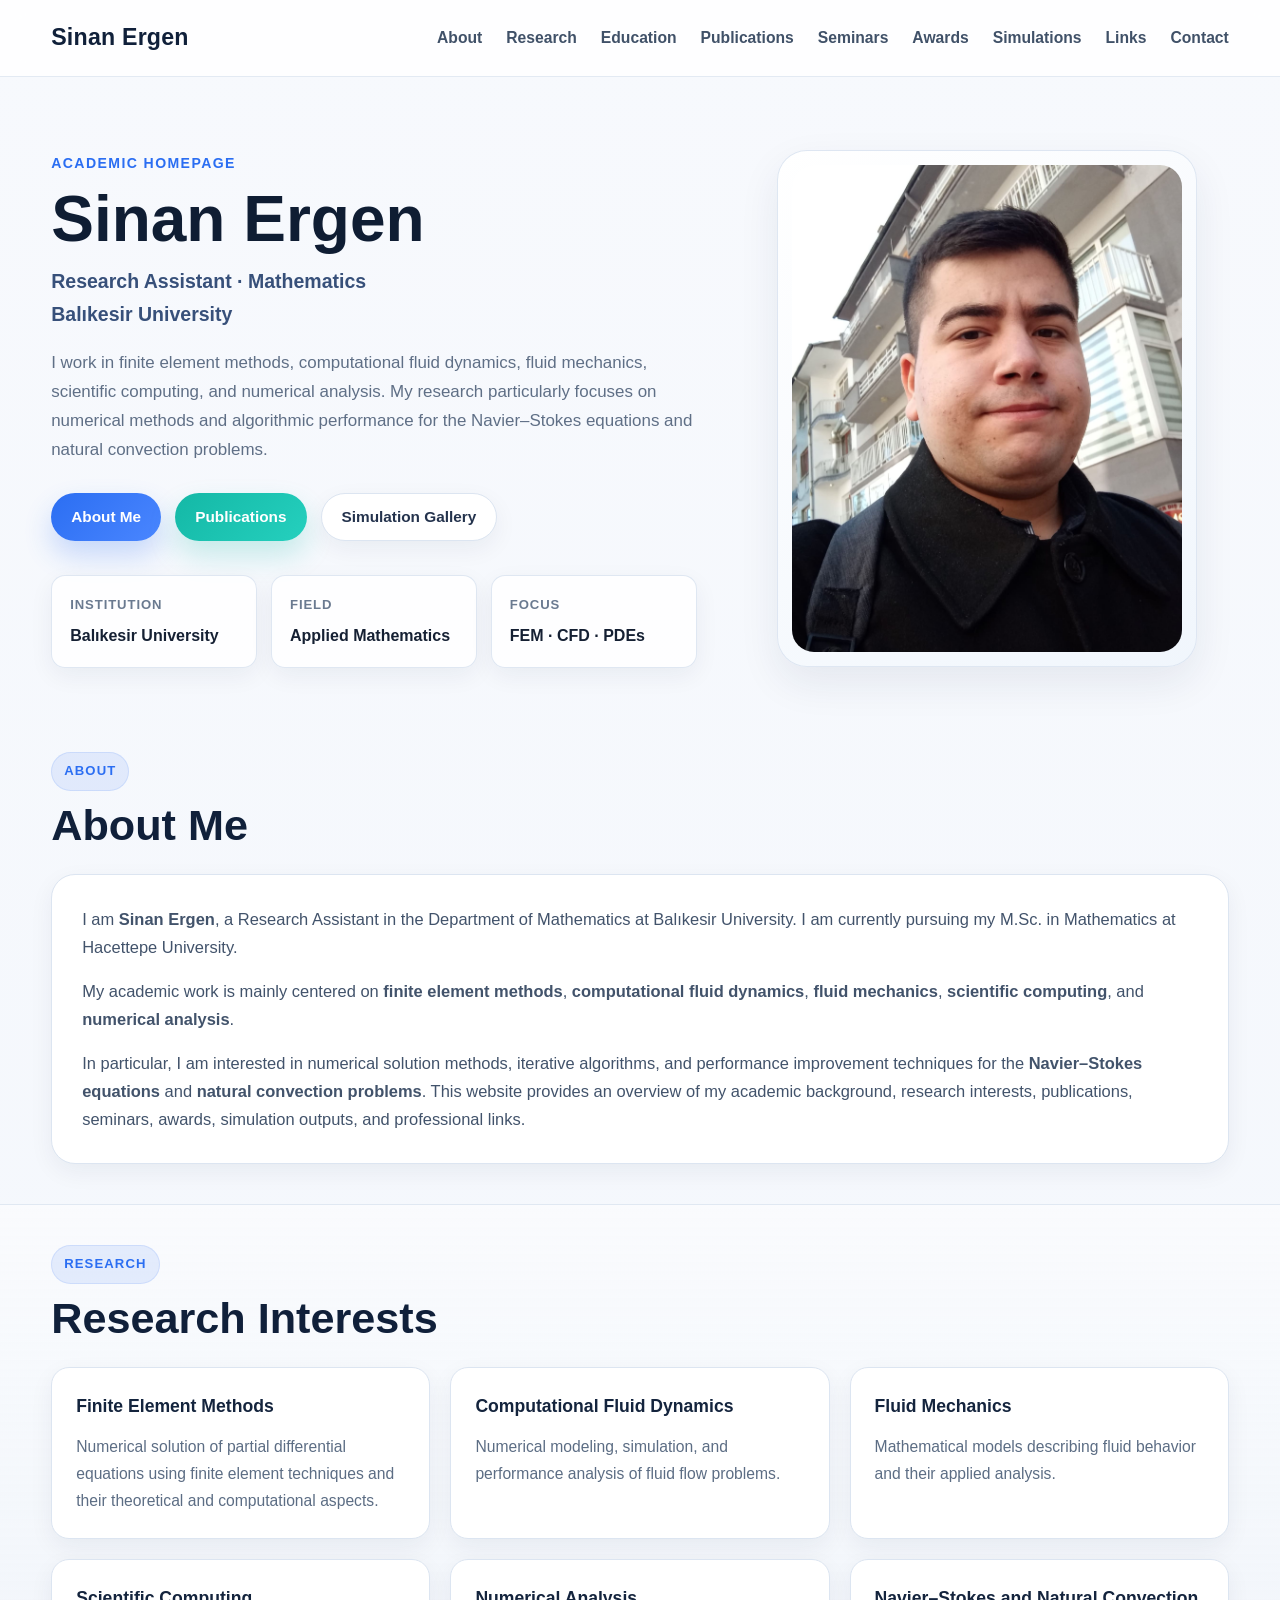
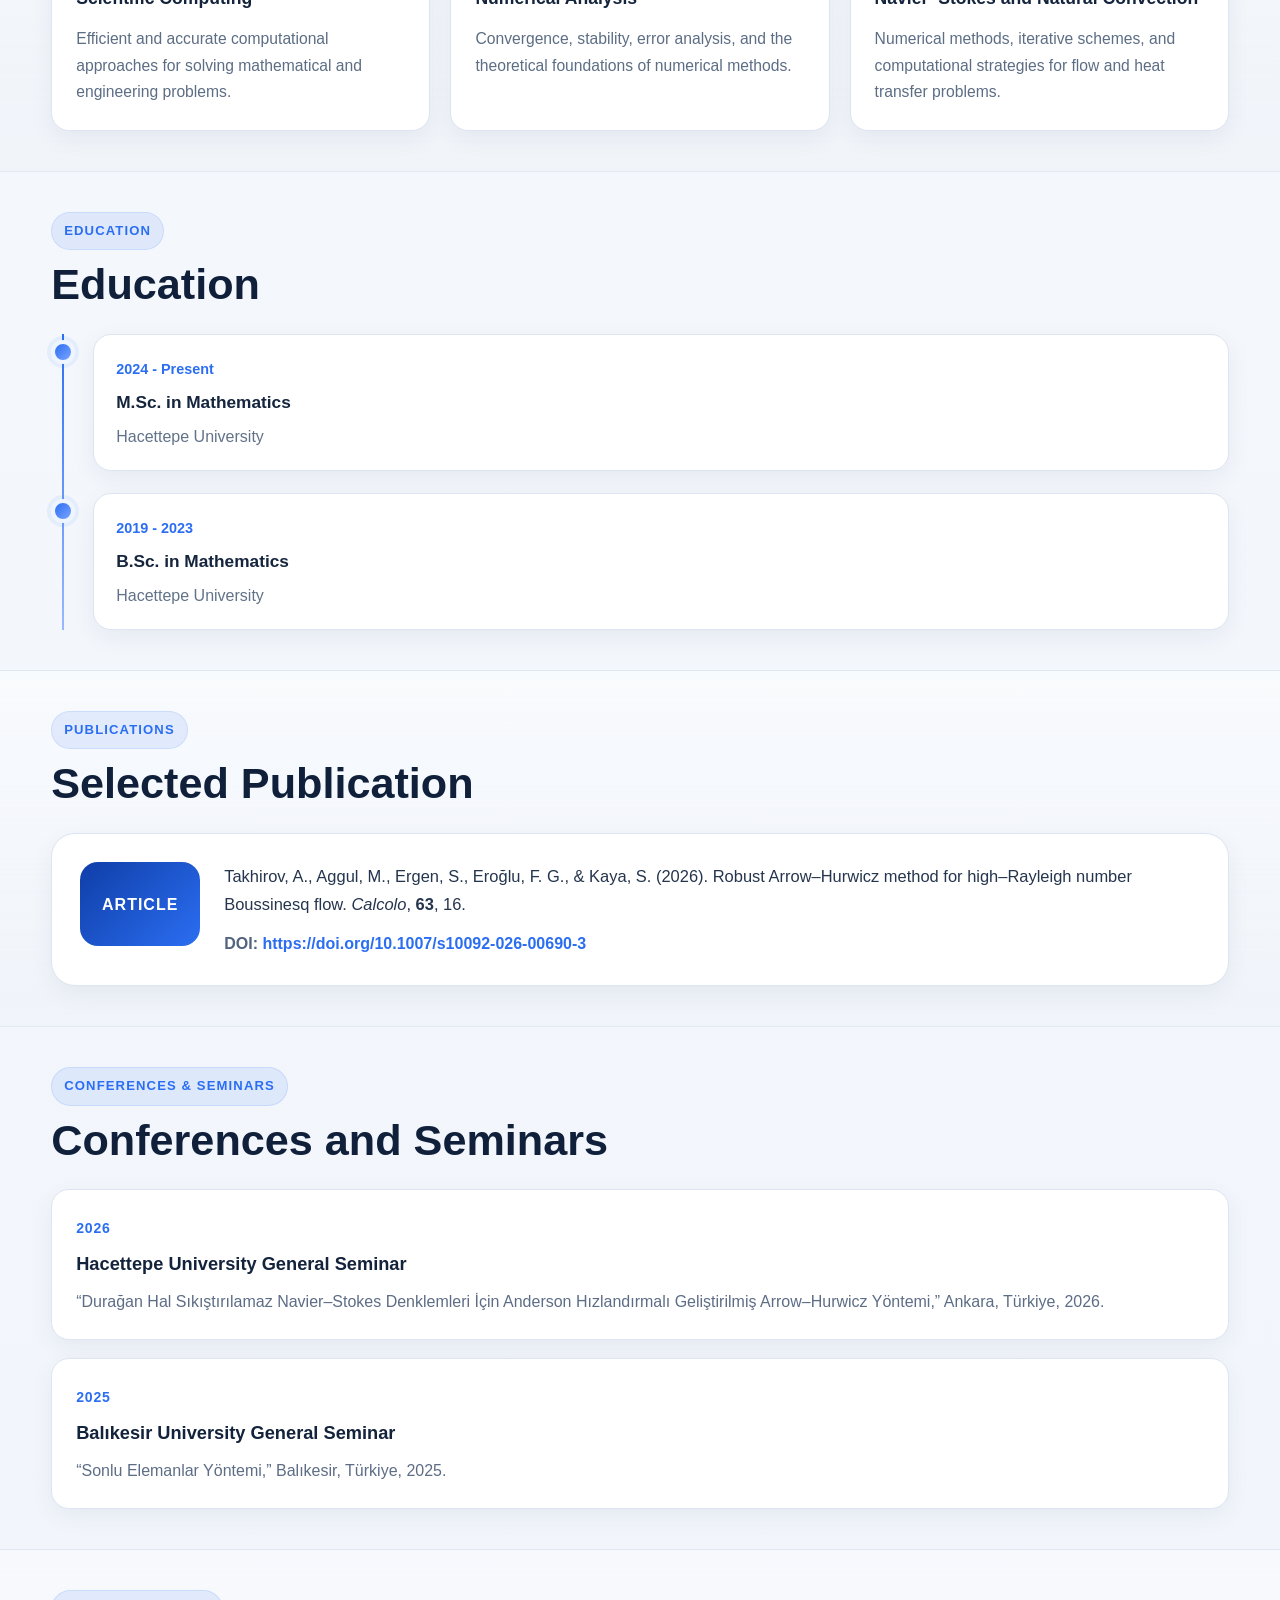
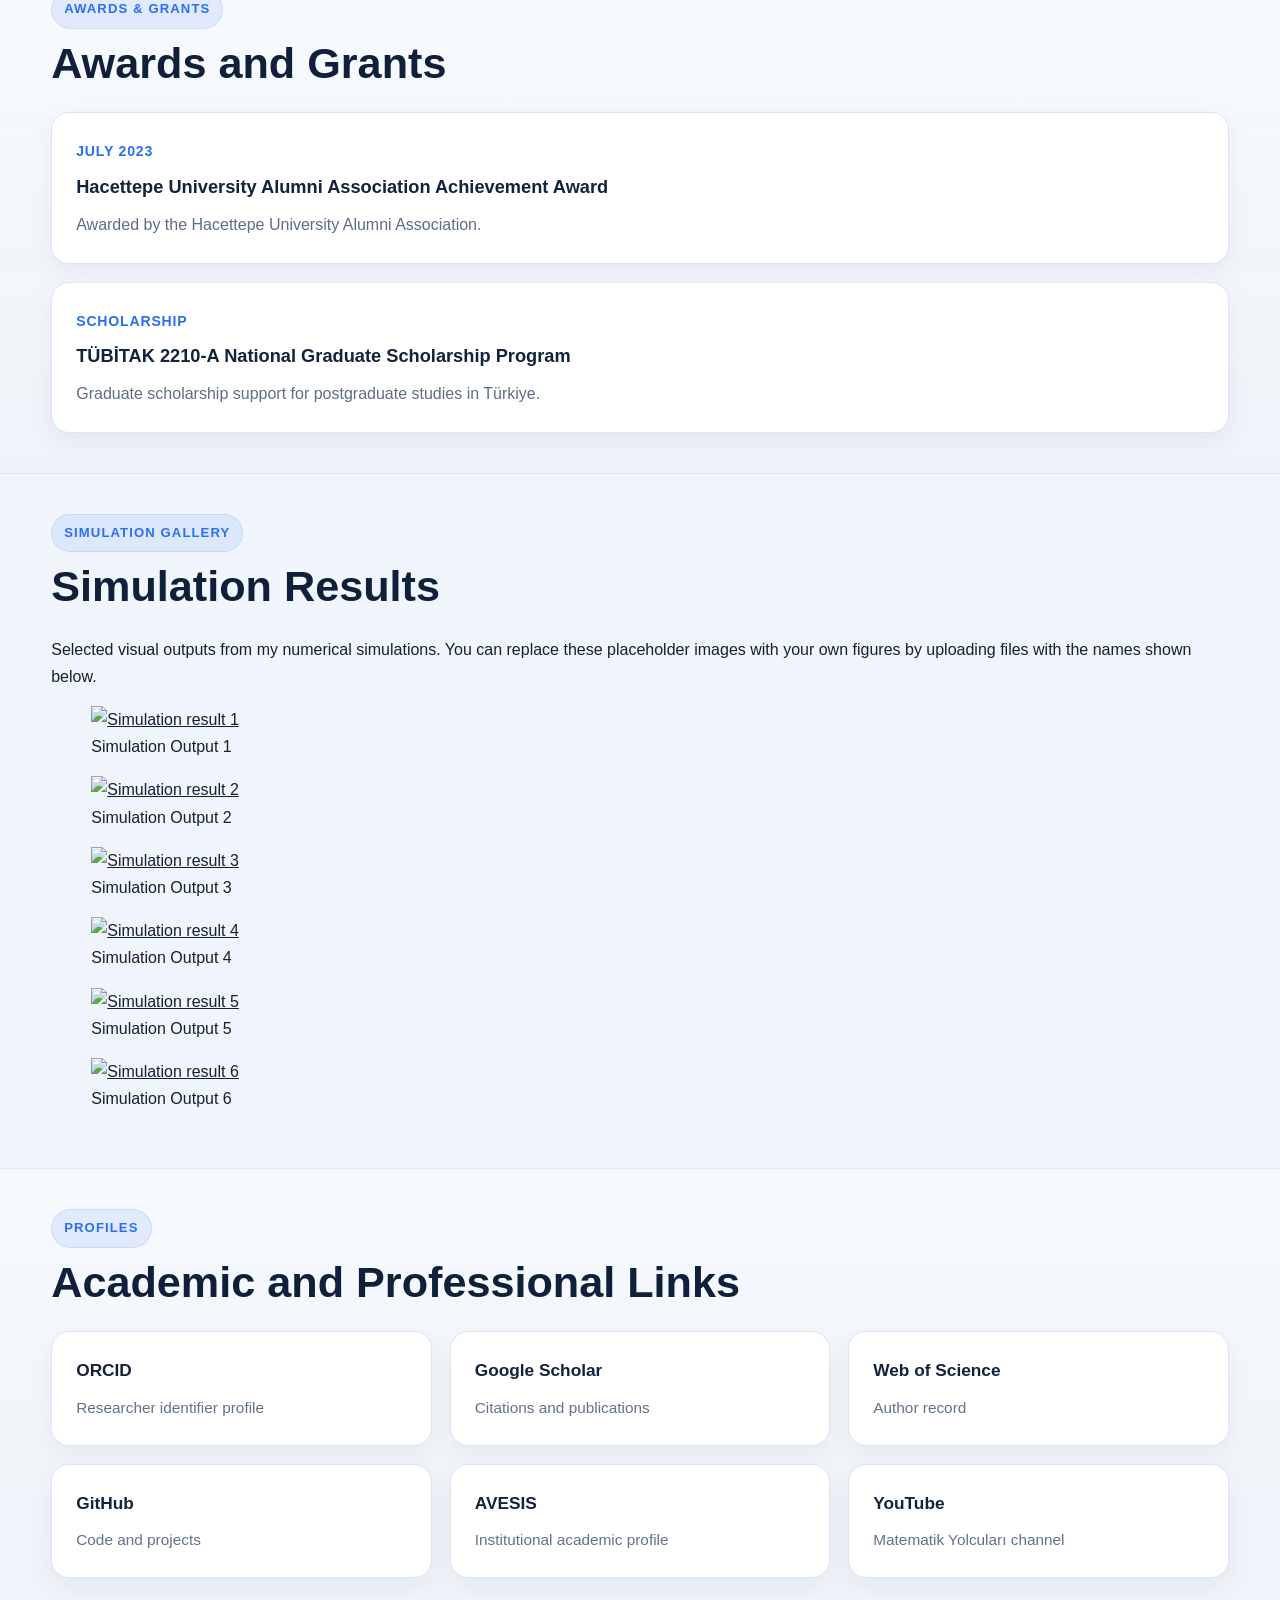
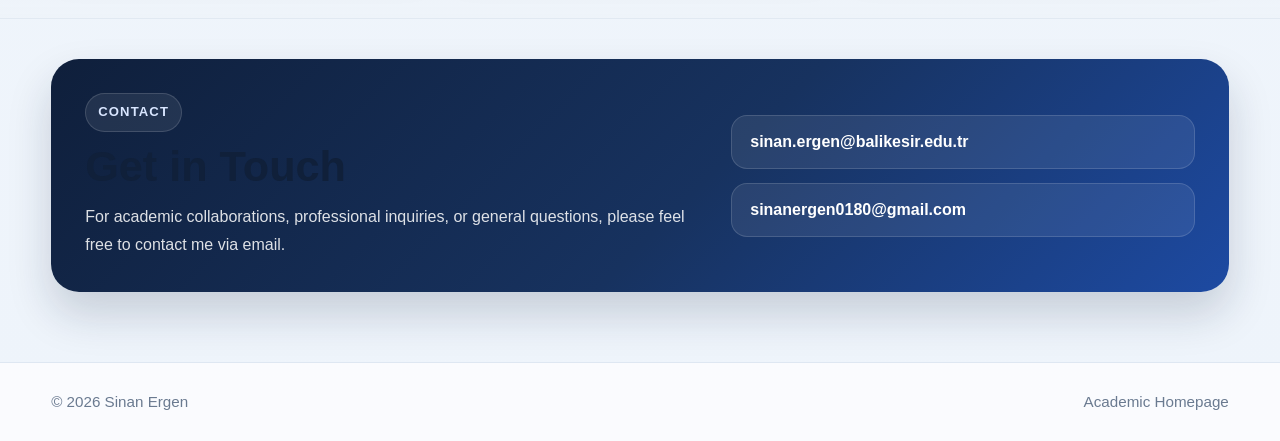
==== commit e4bdd3f0: "Revise homepage content and add simulation gallery Updated the academic homepage with new content an" ====
--- a/index.html
+++ b/index.html
@@ -6,9 +6,9 @@
   <title>Sinan Ergen | Academic Homepage</title>
   <meta
     name="description"
-    content="Academic homepage of Sinan Ergen. Research interests include finite element methods, computational fluid dynamics, scientific computing, numerical analysis, and Navier–Stokes / natural convection equations."
+    content="Academic homepage of Sinan Ergen. Research interests include finite element methods, computational fluid dynamics, scientific computing, numerical analysis, and numerical methods for Navier–Stokes and natural convection equations."
   />
-  <link rel="stylesheet" href="style.css" />
+  <link rel="stylesheet" href="./style.css?v=3" />
 </head>
 <body>
   <header class="site-header">
@@ -22,6 +22,7 @@
         <a href="#publications">Publications</a>
         <a href="#seminars">Seminars</a>
         <a href="#awards">Awards</a>
+        <a href="#simulations">Simulations</a>
         <a href="#links">Links</a>
         <a href="#contact">Contact</a>
       </nav>
@@ -42,14 +43,15 @@
           <p class="hero-description">
             I work in finite element methods, computational fluid dynamics,
             fluid mechanics, scientific computing, and numerical analysis.
-            My research particularly focuses on numerical methods and algorithmic
-            performance for the Navier–Stokes equations and natural convection problems.
+            My research particularly focuses on numerical methods and
+            algorithmic performance for the Navier–Stokes equations and
+            natural convection problems.
           </p>
 
           <div class="hero-buttons">
             <a class="btn btn-primary" href="#about">About Me</a>
-            <a class="btn btn-secondary" href="#links">Academic Profiles</a>
-            <a class="btn btn-light" href="#publications">Publications</a>
+            <a class="btn btn-secondary" href="#publications">Publications</a>
+            <a class="btn btn-light" href="#simulations">Simulation Gallery</a>
           </div>
 
           <div class="hero-mini-cards">
@@ -104,8 +106,9 @@
             iterative algorithms, and performance improvement techniques for the
             <strong>Navier–Stokes equations</strong> and
             <strong>natural convection problems</strong>. This website provides
-            a concise overview of my research interests, academic background,
-            selected publications, seminars, awards, and professional links.
+            an overview of my academic background, research interests,
+            publications, seminars, awards, simulation outputs, and
+            professional links.
           </p>
         </div>
       </div>
@@ -276,7 +279,7 @@
           </article>
 
           <article class="stack-card">
-            <span class="stack-year">Graduate Support</span>
+            <span class="stack-year">Scholarship</span>
             <h3>TÜBİTAK 2210-A National Graduate Scholarship Program</h3>
             <p>
               Graduate scholarship support for postgraduate studies in Türkiye.
@@ -286,7 +289,66 @@
       </div>
     </section>
 
-    <section class="section" id="links">
+    <section class="section" id="simulations">
+      <div class="container">
+        <div class="section-header">
+          <span class="section-tag">Simulation Gallery</span>
+          <h2>Simulation Results</h2>
+        </div>
+
+        <p class="section-intro">
+          Selected visual outputs from my numerical simulations. You can replace
+          these placeholder images with your own figures by uploading files with
+          the names shown below.
+        </p>
+
+        <div class="gallery-grid">
+          <figure class="gallery-card">
+            <a href="sim1.jpg" target="_blank" rel="noopener noreferrer">
+              <img src="sim1.jpg" alt="Simulation result 1" />
+            </a>
+            <figcaption>Simulation Output 1</figcaption>
+          </figure>
+
+          <figure class="gallery-card">
+            <a href="sim2.jpg" target="_blank" rel="noopener noreferrer">
+              <img src="sim2.jpg" alt="Simulation result 2" />
+            </a>
+            <figcaption>Simulation Output 2</figcaption>
+          </figure>
+
+          <figure class="gallery-card">
+            <a href="sim3.jpg" target="_blank" rel="noopener noreferrer">
+              <img src="sim3.jpg" alt="Simulation result 3" />
+            </a>
+            <figcaption>Simulation Output 3</figcaption>
+          </figure>
+
+          <figure class="gallery-card">
+            <a href="sim4.jpg" target="_blank" rel="noopener noreferrer">
+              <img src="sim4.jpg" alt="Simulation result 4" />
+            </a>
+            <figcaption>Simulation Output 4</figcaption>
+          </figure>
+
+          <figure class="gallery-card">
+            <a href="sim5.jpg" target="_blank" rel="noopener noreferrer">
+              <img src="sim5.jpg" alt="Simulation result 5" />
+            </a>
+            <figcaption>Simulation Output 5</figcaption>
+          </figure>
+
+          <figure class="gallery-card">
+            <a href="sim6.jpg" target="_blank" rel="noopener noreferrer">
+              <img src="sim6.jpg" alt="Simulation result 6" />
+            </a>
+            <figcaption>Simulation Output 6</figcaption>
+          </figure>
+        </div>
+      </div>
+    </section>
+
+    <section class="section alt-section" id="links">
       <div class="container">
         <div class="section-header">
           <span class="section-tag">Profiles</span>
--- a/style.css
+++ b/style.css
@@ -1,150 +1,644 @@
+:root {
+  --bg: #f4f7fb;
+  --bg-soft: #eef3f9;
+  --white: #ffffff;
+  --text: #152033;
+  --muted: #5f6f86;
+  --primary: #2b6ef2;
+  --secondary: #14b8a6;
+  --border: #dce5f1;
+  --shadow: 0 16px 40px rgba(24, 39, 75, 0.08);
+  --shadow-soft: 0 8px 24px rgba(24, 39, 75, 0.06);
+  --radius-lg: 24px;
+  --radius-md: 18px;
+  --radius-sm: 14px;
+  --container: 1180px;
+}
+
+* {
+  box-sizing: border-box;
+}
+
+html {
+  scroll-behavior: smooth;
+}
+
 body {
   margin: 0;
-  font-family: Georgia, "Times New Roman", serif;
-  background-color: #f3f3f3;
-  color: #111;
-  line-height: 1.6;
-}
-
-.page-container {
-  display: flex;
-  min-height: 100vh;
-}
-
-.sidebar {
-  width: 220px;
-  background-color: #e7e7e7;
-  padding: 20px 15px;
-  box-sizing: border-box;
-  border-right: 1px solid #cfcfcf;
-}
-
-.sidebar h2 {
-  font-size: 20px;
-  margin-top: 0;
-  margin-bottom: 12px;
-  color: #111;
-}
-
-.sidebar ul {
-  list-style: none;
-  padding-left: 0;
+  font-family: "Segoe UI", "Inter", Arial, sans-serif;
+  background: linear-gradient(180deg, #f7f9fd 0%, #eef4fb 100%);
+  color: var(--text);
+  line-height: 1.7;
+}
+
+img {
+  max-width: 100%;
+  display: block;
+}
+
+a {
+  color: inherit;
+}
+
+.container {
+  width: min(var(--container), 92%);
+  margin: 0 auto;
+}
+
+.site-header {
+  position: sticky;
+  top: 0;
+  z-index: 1000;
+  background: rgba(255, 255, 255, 0.82);
+  backdrop-filter: blur(12px);
+  border-bottom: 1px solid rgba(220, 229, 241, 0.8);
+}
+
+.nav-wrapper {
+  display: flex;
+  align-items: center;
+  justify-content: space-between;
+  min-height: 76px;
+}
+
+.brand {
+  text-decoration: none;
+  font-size: 1.45rem;
+  font-weight: 800;
+  color: #10203a;
+  letter-spacing: 0.2px;
+}
+
+.main-nav {
+  display: flex;
+  gap: 24px;
+  flex-wrap: wrap;
+}
+
+.main-nav a {
+  text-decoration: none;
+  color: #405168;
+  font-weight: 600;
+  font-size: 0.98rem;
+  transition: color 0.2s ease;
+}
+
+.main-nav a:hover {
+  color: var(--primary);
+}
+
+.hero {
+  padding: 72px 0 44px;
+}
+
+.hero-grid {
+  display: grid;
+  grid-template-columns: 1.2fr 0.9fr;
+  gap: 48px;
+  align-items: center;
+}
+
+.eyebrow {
+  display: inline-block;
+  margin: 0 0 10px;
+  color: var(--primary);
+  font-size: 0.88rem;
+  font-weight: 800;
+  text-transform: uppercase;
+  letter-spacing: 1.4px;
+}
+
+.hero-text h1 {
+  margin: 0 0 12px;
+  font-size: clamp(2.4rem, 5vw, 4.2rem);
+  line-height: 1.05;
+  color: #0f1d33;
+}
+
+.hero-role {
+  margin: 0 0 18px;
+  font-size: 1.22rem;
+  font-weight: 600;
+  color: #37507a;
+}
+
+.hero-description {
+  max-width: 760px;
   margin: 0;
-}
-
-.sidebar li {
+  font-size: 1.06rem;
+  color: var(--muted);
+}
+
+.hero-buttons {
+  display: flex;
+  gap: 14px;
+  flex-wrap: wrap;
+  margin-top: 28px;
+}
+
+.btn {
+  display: inline-flex;
+  align-items: center;
+  justify-content: center;
+  min-height: 48px;
+  padding: 0 20px;
+  border-radius: 999px;
+  text-decoration: none;
+  font-weight: 700;
+  font-size: 0.96rem;
+  transition: transform 0.18s ease, box-shadow 0.18s ease, background 0.18s ease;
+}
+
+.btn:hover {
+  transform: translateY(-2px);
+}
+
+.btn-primary {
+  background: linear-gradient(135deg, var(--primary), #4a86ff);
+  color: white;
+  box-shadow: 0 14px 28px rgba(43, 110, 242, 0.24);
+}
+
+.btn-secondary {
+  background: linear-gradient(135deg, var(--secondary), #25d0be);
+  color: white;
+  box-shadow: 0 14px 28px rgba(20, 184, 166, 0.22);
+}
+
+.btn-light {
+  background: var(--white);
+  color: #24334d;
+  border: 1px solid var(--border);
+  box-shadow: var(--shadow-soft);
+}
+
+.hero-mini-cards {
+  display: grid;
+  grid-template-columns: repeat(3, 1fr);
+  gap: 14px;
+  margin-top: 34px;
+}
+
+.mini-card {
+  padding: 18px;
+  background: rgba(255, 255, 255, 0.82);
+  border: 1px solid rgba(220, 229, 241, 0.9);
+  border-radius: var(--radius-sm);
+  box-shadow: var(--shadow-soft);
+}
+
+.mini-label {
+  display: block;
+  margin-bottom: 6px;
+  color: #6a7a90;
+  font-size: 0.82rem;
+  font-weight: 700;
+  text-transform: uppercase;
+  letter-spacing: 0.9px;
+}
+
+.hero-image-wrap {
+  display: flex;
+  justify-content: center;
+}
+
+.hero-image-card {
+  width: min(420px, 100%);
+  padding: 14px;
+  background: linear-gradient(145deg, rgba(255,255,255,0.92), rgba(239,245,252,0.92));
+  border: 1px solid rgba(220, 229, 241, 0.9);
+  border-radius: 30px;
+  box-shadow: var(--shadow);
+}
+
+.hero-image {
+  width: 100%;
+  aspect-ratio: 4 / 5;
+  object-fit: cover;
+  border-radius: 22px;
+}
+
+.section {
+  padding: 40px 0;
+}
+
+.alt-section {
+  background: linear-gradient(180deg, rgba(255,255,255,0.45), rgba(238,243,249,0.7));
+  border-top: 1px solid rgba(220, 229, 241, 0.8);
+  border-bottom: 1px solid rgba(220, 229, 241, 0.8);
+}
+
+.section-header {
+  margin-bottom: 24px;
+}
+
+.section-tag {
+  display: inline-block;
   margin-bottom: 10px;
-}
-
-.sidebar a {
-  color: #2f5da8;
+  color: var(--primary);
+  background: rgba(43, 110, 242, 0.1);
+  border: 1px solid rgba(43, 110, 242, 0.12);
+  padding: 7px 12px;
+  border-radius: 999px;
+  font-size: 0.82rem;
+  font-weight: 800;
+  text-transform: uppercase;
+  letter-spacing: 1.1px;
+}
+
+.light-tag {
+  color: #d9e6ff;
+  background: rgba(255,255,255,0.08);
+  border-color: rgba(255,255,255,0.14);
+}
+
+.section-header h2,
+.contact-panel h2 {
+  margin: 0;
+  font-size: clamp(1.9rem, 3.5vw, 2.7rem);
+  line-height: 1.15;
+  color: #10203a;
+}
+
+.about-card {
+  padding: 30px;
+  background: var(--white);
+  border: 1px solid var(--border);
+  border-radius: var(--radius-lg);
+  box-shadow: var(--shadow-soft);
+}
+
+.about-card p {
+  margin: 0 0 16px;
+  color: #42536b;
+  font-size: 1.03rem;
+}
+
+.about-card p:last-child {
+  margin-bottom: 0;
+}
+
+.card-grid {
+  display: grid;
+  grid-template-columns: repeat(3, 1fr);
+  gap: 20px;
+}
+
+.info-card {
+  background: var(--white);
+  border: 1px solid var(--border);
+  border-radius: var(--radius-md);
+  padding: 24px;
+  box-shadow: var(--shadow-soft);
+  transition: transform 0.18s ease, box-shadow 0.18s ease;
+}
+
+.info-card:hover {
+  transform: translateY(-4px);
+  box-shadow: 0 18px 36px rgba(24, 39, 75, 0.08);
+}
+
+.info-card h3 {
+  margin: 0 0 12px;
+  font-size: 1.1rem;
+  color: #14243d;
+}
+
+.info-card p {
+  margin: 0;
+  color: #5c6d84;
+  font-size: 0.98rem;
+}
+
+.timeline {
+  position: relative;
+  display: flex;
+  flex-direction: column;
+  gap: 22px;
+}
+
+.timeline::before {
+  content: "";
+  position: absolute;
+  left: 11px;
+  top: 0;
+  bottom: 0;
+  width: 2px;
+  background: linear-gradient(180deg, var(--primary), #9ab8ff);
+}
+
+.timeline-item {
+  position: relative;
+  display: flex;
+  gap: 18px;
+}
+
+.timeline-dot {
+  width: 24px;
+  height: 24px;
+  margin-top: 6px;
+  border-radius: 50%;
+  background: linear-gradient(135deg, var(--primary), #7aa4ff);
+  border: 4px solid #eff5ff;
+  box-shadow: 0 0 0 4px rgba(43, 110, 242, 0.08);
+  z-index: 1;
+  flex-shrink: 0;
+}
+
+.timeline-content {
+  flex: 1;
+  background: var(--white);
+  border: 1px solid var(--border);
+  border-radius: var(--radius-md);
+  padding: 20px 22px;
+  box-shadow: var(--shadow-soft);
+}
+
+.timeline-year {
+  display: inline-block;
+  margin-bottom: 6px;
+  color: var(--primary);
+  font-size: 0.9rem;
+  font-weight: 800;
+}
+
+.timeline-content h3 {
+  margin: 0 0 6px;
+  color: #15253d;
+  font-size: 1.08rem;
+}
+
+.timeline-content p {
+  margin: 0;
+  color: #617289;
+}
+
+.publication-item {
+  display: grid;
+  grid-template-columns: 120px 1fr;
+  gap: 24px;
+  align-items: start;
+  background: var(--white);
+  border: 1px solid var(--border);
+  border-radius: var(--radius-lg);
+  padding: 28px;
+  box-shadow: var(--shadow-soft);
+}
+
+.publication-label {
+  display: flex;
+  align-items: center;
+  justify-content: center;
+  min-height: 84px;
+  border-radius: 18px;
+  background: linear-gradient(135deg, #0f3ea8, #2b6ef2);
+  color: white;
+  font-size: 1rem;
+  font-weight: 800;
+  letter-spacing: 1px;
+}
+
+.publication-content {
+  min-width: 0;
+}
+
+.publication-citation {
+  margin: 0 0 12px;
+  color: #25354d;
+  font-size: 1.03rem;
+}
+
+.publication-doi {
+  margin: 0;
+  color: #52647d;
+}
+
+.publication-doi a {
+  color: var(--primary);
+  font-weight: 700;
   text-decoration: none;
-  font-size: 18px;
-}
-
-.sidebar a:hover {
+  word-break: break-all;
+}
+
+.publication-doi a:hover {
   text-decoration: underline;
 }
 
-.content {
-  flex: 1;
-  padding: 24px 40px;
-  box-sizing: border-box;
-  background-color: #f8f8f8;
-}
-
-.content h1 {
-  font-size: 30px;
-  color: #4f74b8;
-  margin-top: 0;
-  margin-bottom: 10px;
-}
-
-.content h2 {
-  font-size: 22px;
-  color: #4f74b8;
-  margin-top: 36px;
+.stack-list {
+  display: flex;
+  flex-direction: column;
+  gap: 18px;
+}
+
+.stack-card {
+  background: var(--white);
+  border: 1px solid var(--border);
+  border-radius: var(--radius-md);
+  padding: 24px;
+  box-shadow: var(--shadow-soft);
+}
+
+.stack-year {
+  display: inline-block;
   margin-bottom: 8px;
-}
-
-hr {
-  border: none;
-  border-top: 1px solid #c8c8c8;
-  margin-bottom: 20px;
-}
-
-.profile-section {
-  display: flex;
+  color: var(--primary);
+  font-size: 0.88rem;
+  font-weight: 800;
+  text-transform: uppercase;
+  letter-spacing: 0.8px;
+}
+
+.stack-card h3 {
+  margin: 0 0 8px;
+  color: #13233c;
+  font-size: 1.14rem;
+}
+
+.stack-card p {
+  margin: 0;
+  color: #5d6d85;
+  font-size: 1rem;
+}
+
+.links-grid {
+  display: grid;
+  grid-template-columns: repeat(3, 1fr);
+  gap: 18px;
+}
+
+.link-card {
+  display: block;
+  padding: 24px;
+  text-decoration: none;
+  background: var(--white);
+  border: 1px solid var(--border);
+  border-radius: var(--radius-md);
+  box-shadow: var(--shadow-soft);
+  transition: transform 0.18s ease, box-shadow 0.18s ease, border-color 0.18s ease;
+}
+
+.link-card:hover {
+  transform: translateY(-4px);
+  box-shadow: 0 18px 36px rgba(24, 39, 75, 0.08);
+  border-color: #bfd2f4;
+}
+
+.link-title {
+  display: block;
+  margin-bottom: 8px;
+  color: #13233c;
+  font-size: 1.08rem;
+  font-weight: 800;
+}
+
+.link-desc {
+  color: #617289;
+  font-size: 0.96rem;
+}
+
+.contact-section {
+  padding-bottom: 70px;
+}
+
+.contact-panel {
+  display: grid;
+  grid-template-columns: 1.2fr 0.9fr;
   gap: 28px;
-  align-items: flex-start;
-  margin-bottom: 20px;
-}
-
-.profile-image img {
-  width: 280px;
-  max-width: 100%;
-  height: auto;
-  border: 1px solid #cfcfcf;
-}
-
-.profile-info {
-  font-size: 18px;
-}
-
-.profile-info p {
-  margin: 4px 0;
-}
-
-.content p,
-.content li {
-  font-size: 18px;
-}
-
-.content ul {
-  margin-top: 0;
-  padding-left: 25px;
-}
-
-.content a {
-  color: #2f5da8;
+  align-items: center;
+  padding: 34px;
+  border-radius: 28px;
+  background: linear-gradient(135deg, #0f1f3b, #17325f 55%, #1d4aa2 100%);
+  color: white;
+  box-shadow: 0 22px 44px rgba(15, 31, 59, 0.18);
+}
+
+.contact-panel p {
+  margin: 12px 0 0;
+  color: rgba(255, 255, 255, 0.86);
+}
+
+.contact-list {
+  display: flex;
+  flex-direction: column;
+  gap: 14px;
+}
+
+.contact-list a {
+  display: inline-flex;
+  align-items: center;
+  min-height: 54px;
+  padding: 0 18px;
+  border-radius: 16px;
   text-decoration: none;
-}
-
-.content a:hover {
-  text-decoration: underline;
-}
-
-.pub-note {
-  margin-bottom: 10px;
-}
-
-.bibtex-box {
-  background-color: #efefef;
-  border: 1px solid #cccccc;
-  padding: 15px;
-  overflow-x: auto;
-  font-size: 16px;
-  line-height: 1.5;
-  white-space: pre-wrap;
-  font-family: "Courier New", Courier, monospace;
-}
-
-@media (max-width: 900px) {
-  .page-container {
+  color: white;
+  font-weight: 700;
+  background: rgba(255, 255, 255, 0.08);
+  border: 1px solid rgba(255, 255, 255, 0.14);
+  transition: background 0.18s ease, transform 0.18s ease;
+}
+
+.contact-list a:hover {
+  background: rgba(255, 255, 255, 0.14);
+  transform: translateY(-2px);
+}
+
+.site-footer {
+  border-top: 1px solid rgba(220, 229, 241, 0.9);
+  background: rgba(255,255,255,0.7);
+}
+
+.footer-inner {
+  min-height: 78px;
+  display: flex;
+  align-items: center;
+  justify-content: space-between;
+  gap: 14px;
+  color: #6a7a90;
+  font-size: 0.95rem;
+}
+
+@media (max-width: 1080px) {
+  .hero-grid,
+  .contact-panel {
+    grid-template-columns: 1fr;
+  }
+
+  .card-grid {
+    grid-template-columns: repeat(2, 1fr);
+  }
+
+  .links-grid {
+    grid-template-columns: repeat(2, 1fr);
+  }
+
+  .hero-mini-cards {
+    grid-template-columns: 1fr;
+  }
+}
+
+@media (max-width: 760px) {
+  .nav-wrapper {
     flex-direction: column;
-  }
-
-  .sidebar {
+    justify-content: center;
+    padding: 14px 0;
+    gap: 12px;
+  }
+
+  .main-nav {
+    justify-content: center;
+    gap: 16px;
+  }
+
+  .hero {
+    padding-top: 46px;
+  }
+
+  .card-grid,
+  .links-grid,
+  .publication-item {
+    grid-template-columns: 1fr;
+  }
+
+  .about-card,
+  .info-card,
+  .timeline-content,
+  .link-card,
+  .stack-card,
+  .contact-panel,
+  .publication-item {
+    padding: 22px;
+  }
+
+  .publication-label {
+    min-height: 72px;
+  }
+
+  .footer-inner {
+    flex-direction: column;
+    justify-content: center;
+    padding: 16px 0;
+  }
+}
+
+@media (max-width: 520px) {
+  .main-nav {
+    gap: 12px;
+  }
+
+  .main-nav a {
+    font-size: 0.92rem;
+  }
+
+  .btn {
     width: 100%;
-    border-right: none;
-    border-bottom: 1px solid #cfcfcf;
-  }
-
-  .profile-section {
+  }
+
+  .hero-buttons {
     flex-direction: column;
   }
 
-  .content {
-    padding: 20px;
-  }
-}
+  .links-grid,
+  .card-grid {
+    grid-template-columns: 1fr;
+  }
+}
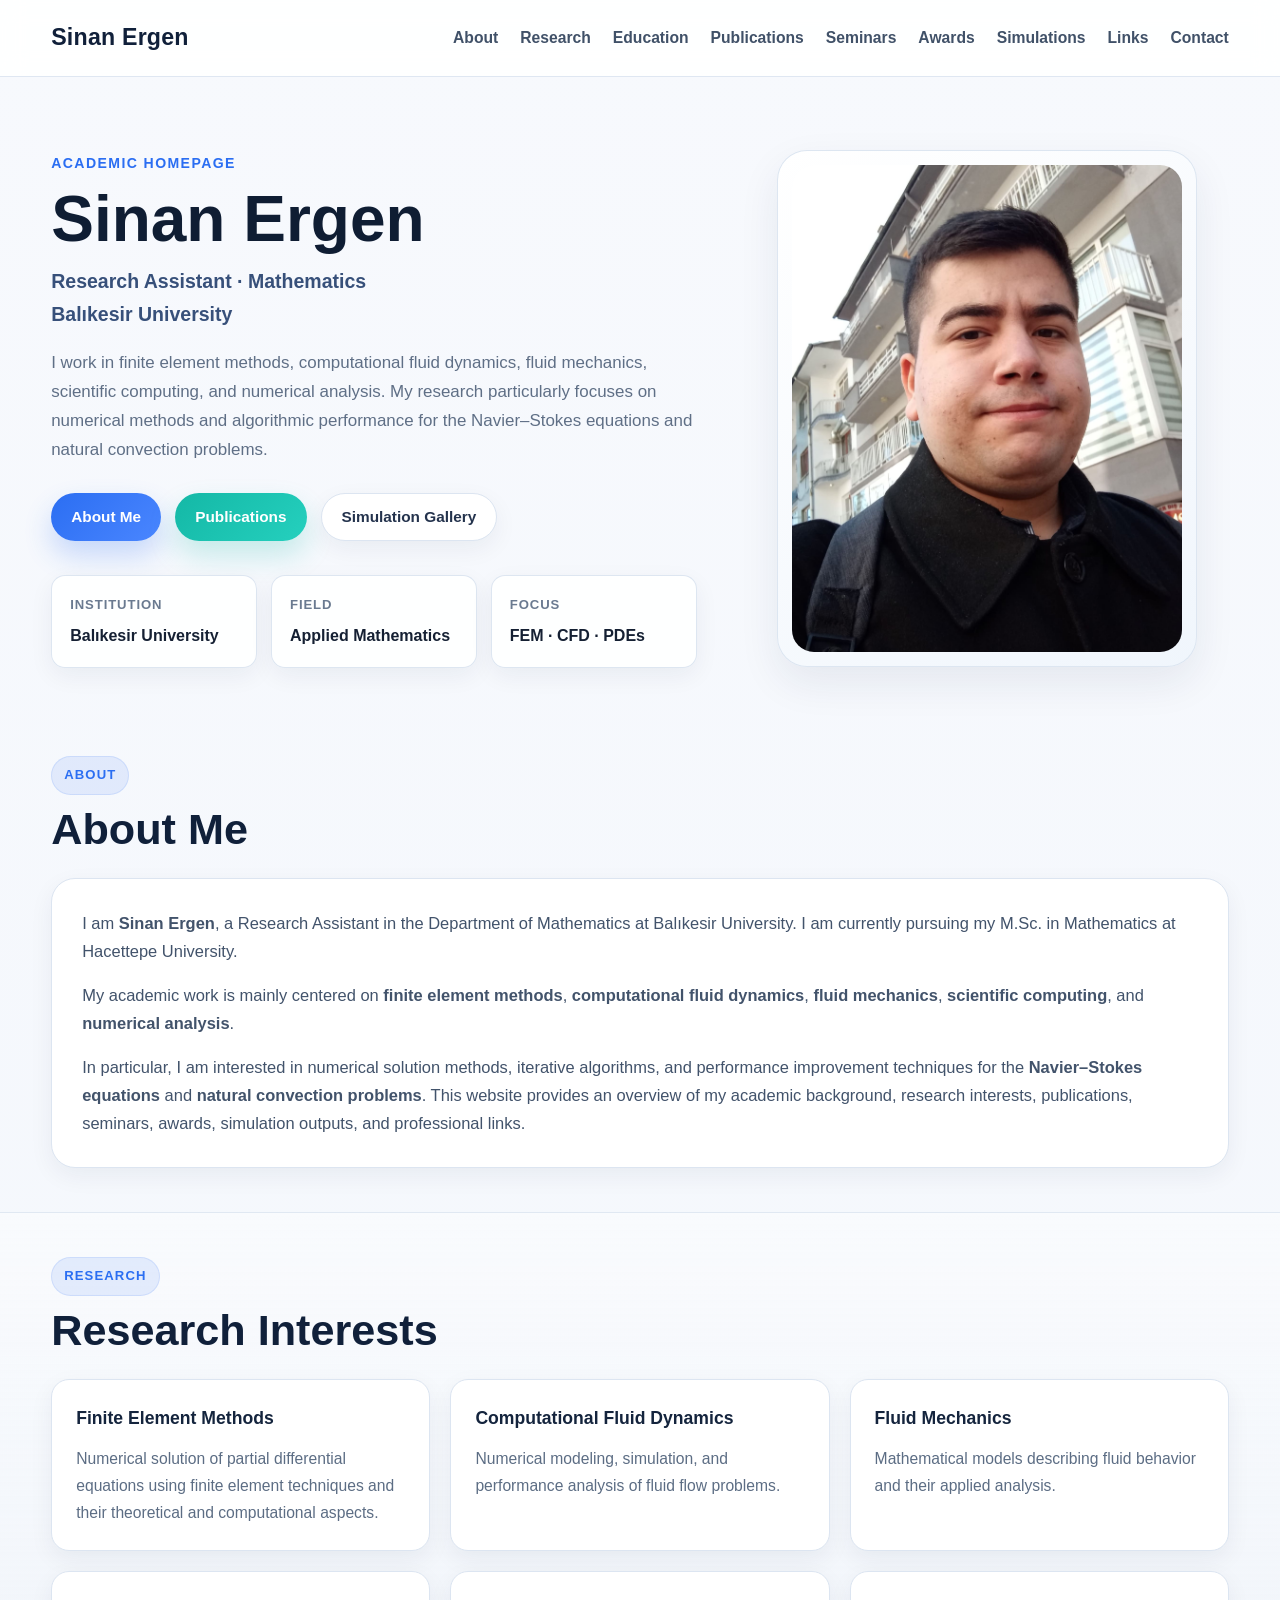
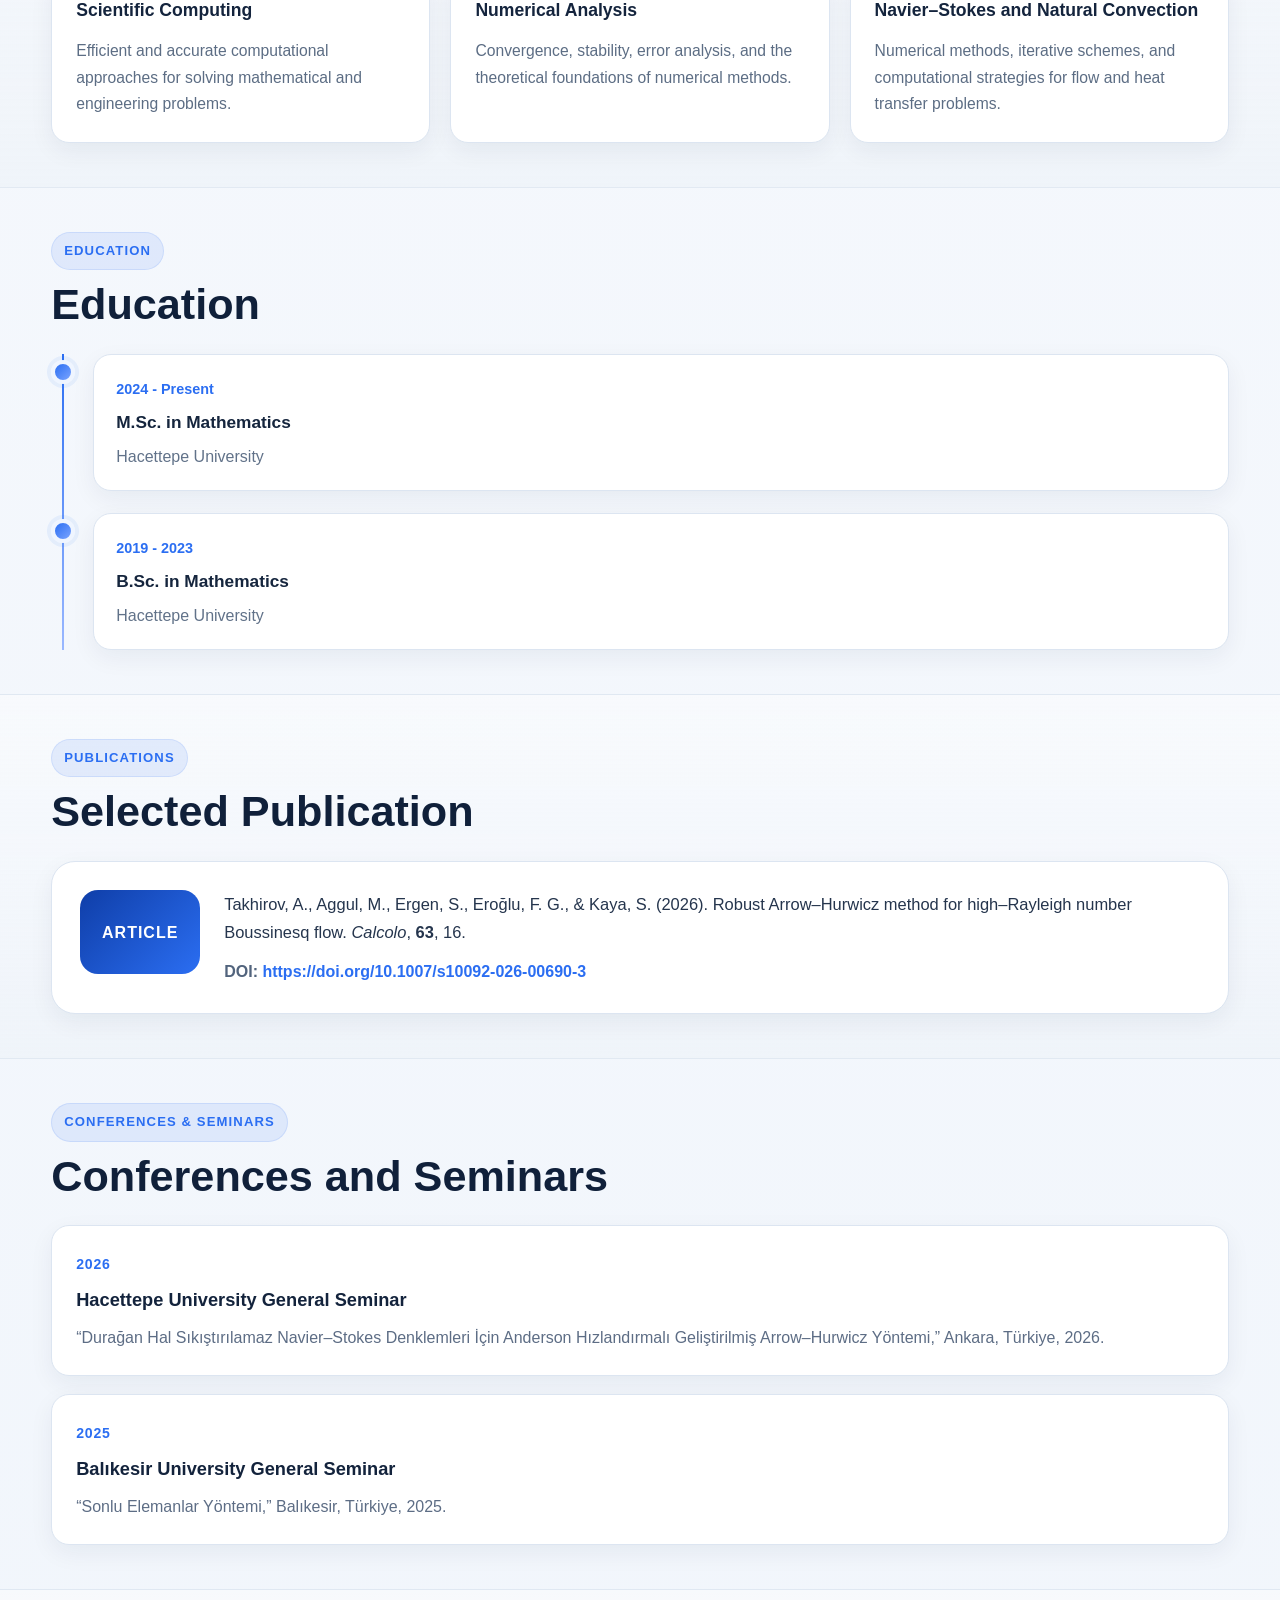
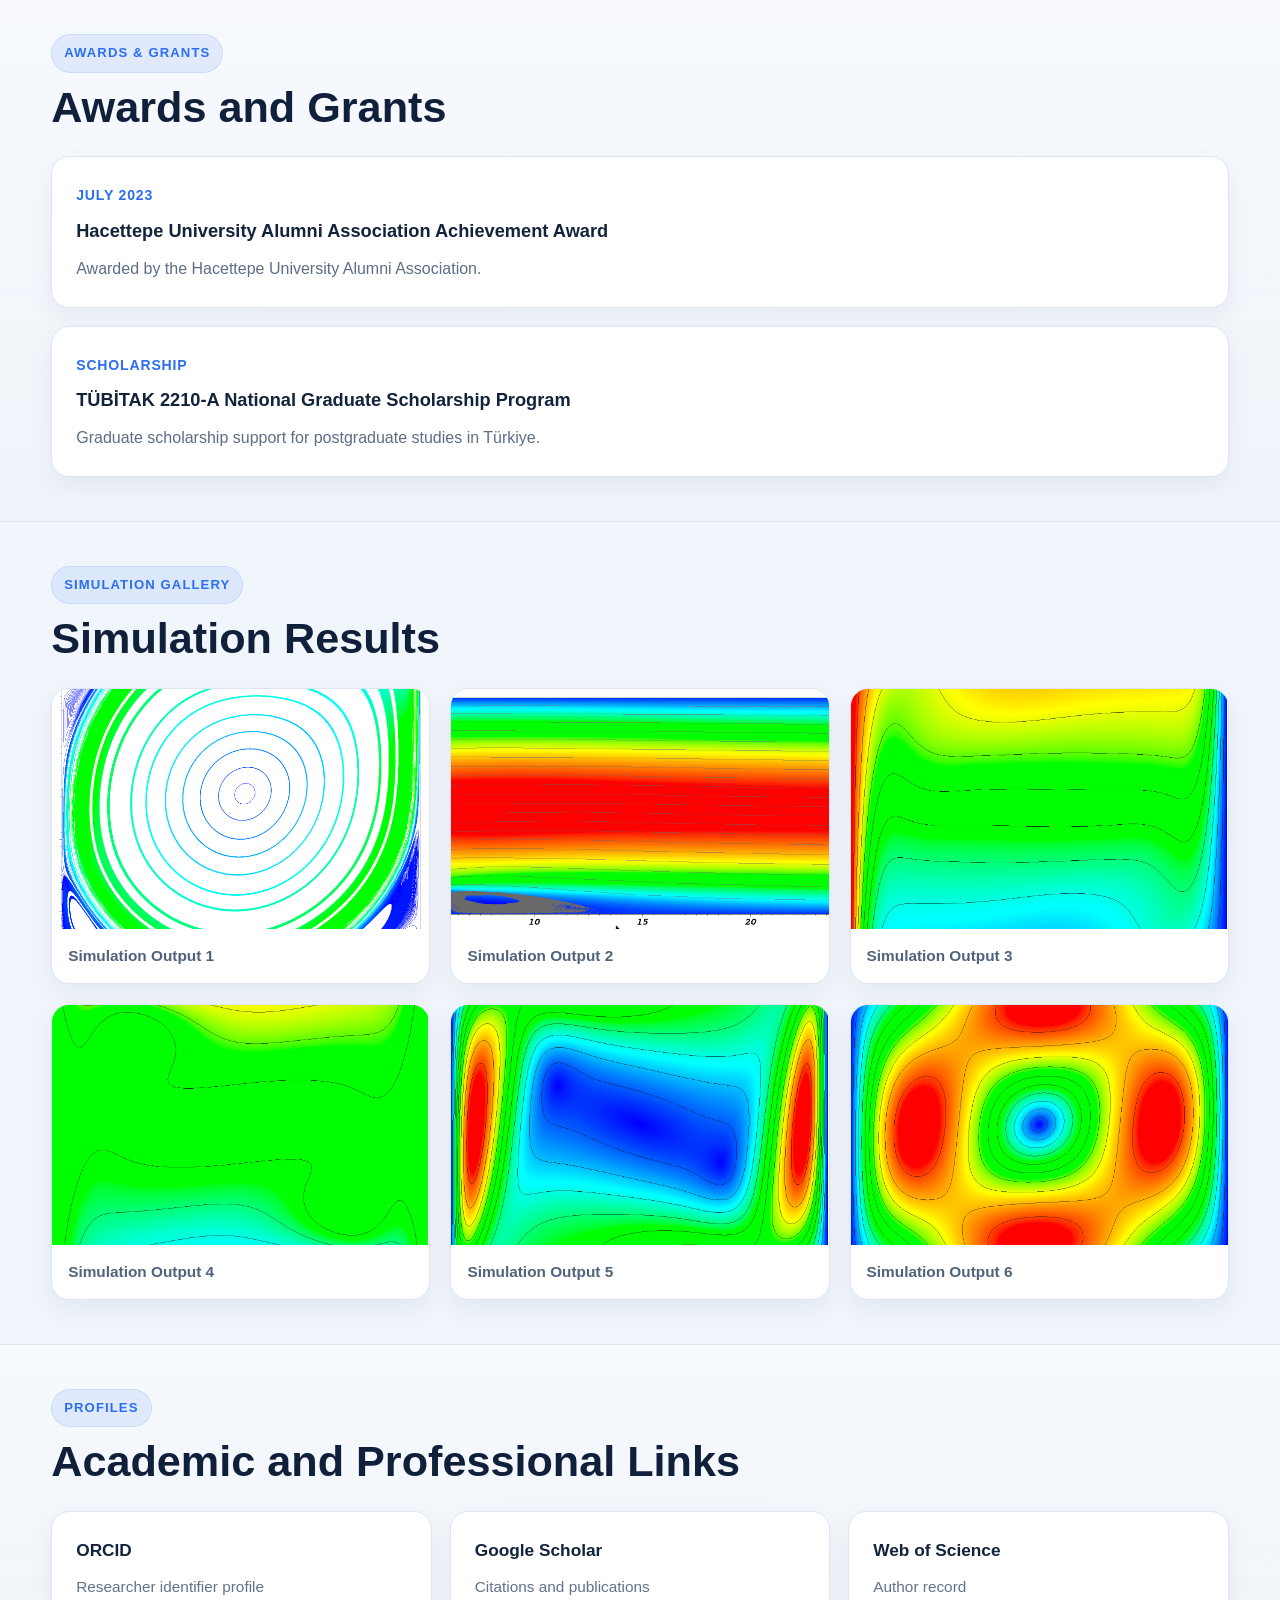
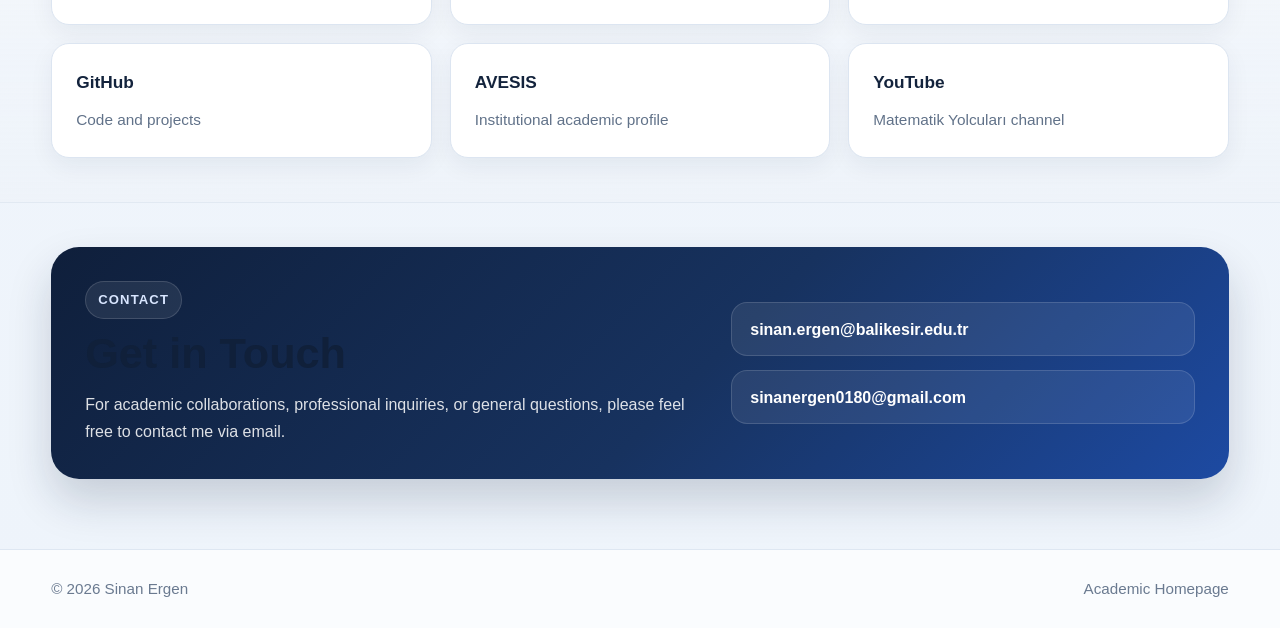
==== commit a054cdfe: "Update index.html" ====
--- a/index.html
+++ b/index.html
@@ -290,63 +290,45 @@
     </section>
 
     <section class="section" id="simulations">
-      <div class="container">
-        <div class="section-header">
-          <span class="section-tag">Simulation Gallery</span>
-          <h2>Simulation Results</h2>
-        </div>
-
-        <p class="section-intro">
-          Selected visual outputs from my numerical simulations. You can replace
-          these placeholder images with your own figures by uploading files with
-          the names shown below.
-        </p>
-
-        <div class="gallery-grid">
-          <figure class="gallery-card">
-            <a href="sim1.jpg" target="_blank" rel="noopener noreferrer">
-              <img src="sim1.jpg" alt="Simulation result 1" />
-            </a>
-            <figcaption>Simulation Output 1</figcaption>
-          </figure>
-
-          <figure class="gallery-card">
-            <a href="sim2.jpg" target="_blank" rel="noopener noreferrer">
-              <img src="sim2.jpg" alt="Simulation result 2" />
-            </a>
-            <figcaption>Simulation Output 2</figcaption>
-          </figure>
-
-          <figure class="gallery-card">
-            <a href="sim3.jpg" target="_blank" rel="noopener noreferrer">
-              <img src="sim3.jpg" alt="Simulation result 3" />
-            </a>
-            <figcaption>Simulation Output 3</figcaption>
-          </figure>
-
-          <figure class="gallery-card">
-            <a href="sim4.jpg" target="_blank" rel="noopener noreferrer">
-              <img src="sim4.jpg" alt="Simulation result 4" />
-            </a>
-            <figcaption>Simulation Output 4</figcaption>
-          </figure>
-
-          <figure class="gallery-card">
-            <a href="sim5.jpg" target="_blank" rel="noopener noreferrer">
-              <img src="sim5.jpg" alt="Simulation result 5" />
-            </a>
-            <figcaption>Simulation Output 5</figcaption>
-          </figure>
-
-          <figure class="gallery-card">
-            <a href="sim6.jpg" target="_blank" rel="noopener noreferrer">
-              <img src="sim6.jpg" alt="Simulation result 6" />
-            </a>
-            <figcaption>Simulation Output 6</figcaption>
-          </figure>
-        </div>
-      </div>
-    </section>
+  <div class="container">
+    <div class="section-header">
+      <span class="section-tag">Simulation Gallery</span>
+      <h2>Simulation Results</h2>
+    </div>
+
+    <div class="gallery-grid">
+      <figure class="gallery-card">
+        <img src="sim1.jpg" alt="Simulation result 1" />
+        <figcaption>Simulation Output 1</figcaption>
+      </figure>
+
+      <figure class="gallery-card">
+        <img src="sim2.jpg" alt="Simulation result 2" />
+        <figcaption>Simulation Output 2</figcaption>
+      </figure>
+
+      <figure class="gallery-card">
+        <img src="sim3.jpg" alt="Simulation result 3" />
+        <figcaption>Simulation Output 3</figcaption>
+      </figure>
+
+      <figure class="gallery-card">
+        <img src="sim4.jpg" alt="Simulation result 4" />
+        <figcaption>Simulation Output 4</figcaption>
+      </figure>
+
+      <figure class="gallery-card">
+        <img src="sim5.jpg" alt="Simulation result 5" />
+        <figcaption>Simulation Output 5</figcaption>
+      </figure>
+
+      <figure class="gallery-card">
+        <img src="sim6.jpg" alt="Simulation result 6" />
+        <figcaption>Simulation Output 6</figcaption>
+      </figure>
+    </div>
+  </div>
+</section>
 
     <section class="section alt-section" id="links">
       <div class="container">
--- a/style.css
+++ b/style.css
@@ -49,9 +49,9 @@
   position: sticky;
   top: 0;
   z-index: 1000;
-  background: rgba(255, 255, 255, 0.82);
+  background: rgba(255, 255, 255, 0.88);
   backdrop-filter: blur(12px);
-  border-bottom: 1px solid rgba(220, 229, 241, 0.8);
+  border-bottom: 1px solid rgba(220, 229, 241, 0.9);
 }
 
 .nav-wrapper {
@@ -59,6 +59,7 @@
   align-items: center;
   justify-content: space-between;
   min-height: 76px;
+  gap: 20px;
 }
 
 .brand {
@@ -71,7 +72,7 @@
 
 .main-nav {
   display: flex;
-  gap: 24px;
+  gap: 22px;
   flex-wrap: wrap;
 }
 
@@ -181,8 +182,8 @@
 
 .mini-card {
   padding: 18px;
-  background: rgba(255, 255, 255, 0.82);
-  border: 1px solid rgba(220, 229, 241, 0.9);
+  background: rgba(255, 255, 255, 0.9);
+  border: 1px solid rgba(220, 229, 241, 0.95);
   border-radius: var(--radius-sm);
   box-shadow: var(--shadow-soft);
 }
@@ -205,8 +206,8 @@
 .hero-image-card {
   width: min(420px, 100%);
   padding: 14px;
-  background: linear-gradient(145deg, rgba(255,255,255,0.92), rgba(239,245,252,0.92));
-  border: 1px solid rgba(220, 229, 241, 0.9);
+  background: linear-gradient(145deg, rgba(255,255,255,0.94), rgba(239,245,252,0.94));
+  border: 1px solid rgba(220, 229, 241, 0.95);
   border-radius: 30px;
   box-shadow: var(--shadow);
 }
@@ -219,11 +220,11 @@
 }
 
 .section {
-  padding: 40px 0;
+  padding: 44px 0;
 }
 
 .alt-section {
-  background: linear-gradient(180deg, rgba(255,255,255,0.45), rgba(238,243,249,0.7));
+  background: linear-gradient(180deg, rgba(255,255,255,0.42), rgba(238,243,249,0.74));
   border-top: 1px solid rgba(220, 229, 241, 0.8);
   border-bottom: 1px solid rgba(220, 229, 241, 0.8);
 }
@@ -260,6 +261,12 @@
   color: #10203a;
 }
 
+.section-intro {
+  margin: 0 0 20px;
+  color: var(--muted);
+  font-size: 1rem;
+}
+
 .about-card {
   padding: 30px;
   background: var(--white);
@@ -458,6 +465,45 @@
   margin: 0;
   color: #5d6d85;
   font-size: 1rem;
+}
+
+.gallery-grid {
+  display: grid;
+  grid-template-columns: repeat(3, 1fr);
+  gap: 20px;
+}
+
+.gallery-card {
+  margin: 0;
+  background: var(--white);
+  border: 1px solid var(--border);
+  border-radius: var(--radius-md);
+  overflow: hidden;
+  box-shadow: var(--shadow-soft);
+  transition: transform 0.18s ease, box-shadow 0.18s ease;
+}
+
+.gallery-card:hover {
+  transform: translateY(-4px);
+  box-shadow: 0 18px 36px rgba(24, 39, 75, 0.08);
+}
+
+.gallery-card a {
+  display: block;
+}
+
+.gallery-card img {
+  width: 100%;
+  height: 240px;
+  object-fit: cover;
+  background: #edf2f9;
+}
+
+.gallery-card figcaption {
+  padding: 14px 16px;
+  color: #51627b;
+  font-size: 0.96rem;
+  font-weight: 600;
 }
 
 .links-grid {
@@ -544,7 +590,7 @@
 
 .site-footer {
   border-top: 1px solid rgba(220, 229, 241, 0.9);
-  background: rgba(255,255,255,0.7);
+  background: rgba(255,255,255,0.72);
 }
 
 .footer-inner {
@@ -563,10 +609,8 @@
     grid-template-columns: 1fr;
   }
 
-  .card-grid {
-    grid-template-columns: repeat(2, 1fr);
-  }
-
+  .card-grid,
+  .gallery-grid,
   .links-grid {
     grid-template-columns: repeat(2, 1fr);
   }
@@ -594,6 +638,7 @@
   }
 
   .card-grid,
+  .gallery-grid,
   .links-grid,
   .publication-item {
     grid-template-columns: 1fr;
@@ -613,6 +658,10 @@
     min-height: 72px;
   }
 
+  .gallery-card img {
+    height: 220px;
+  }
+
   .footer-inner {
     flex-direction: column;
     justify-content: center;
@@ -638,7 +687,8 @@
   }
 
   .links-grid,
-  .card-grid {
+  .card-grid,
+  .gallery-grid {
     grid-template-columns: 1fr;
   }
 }
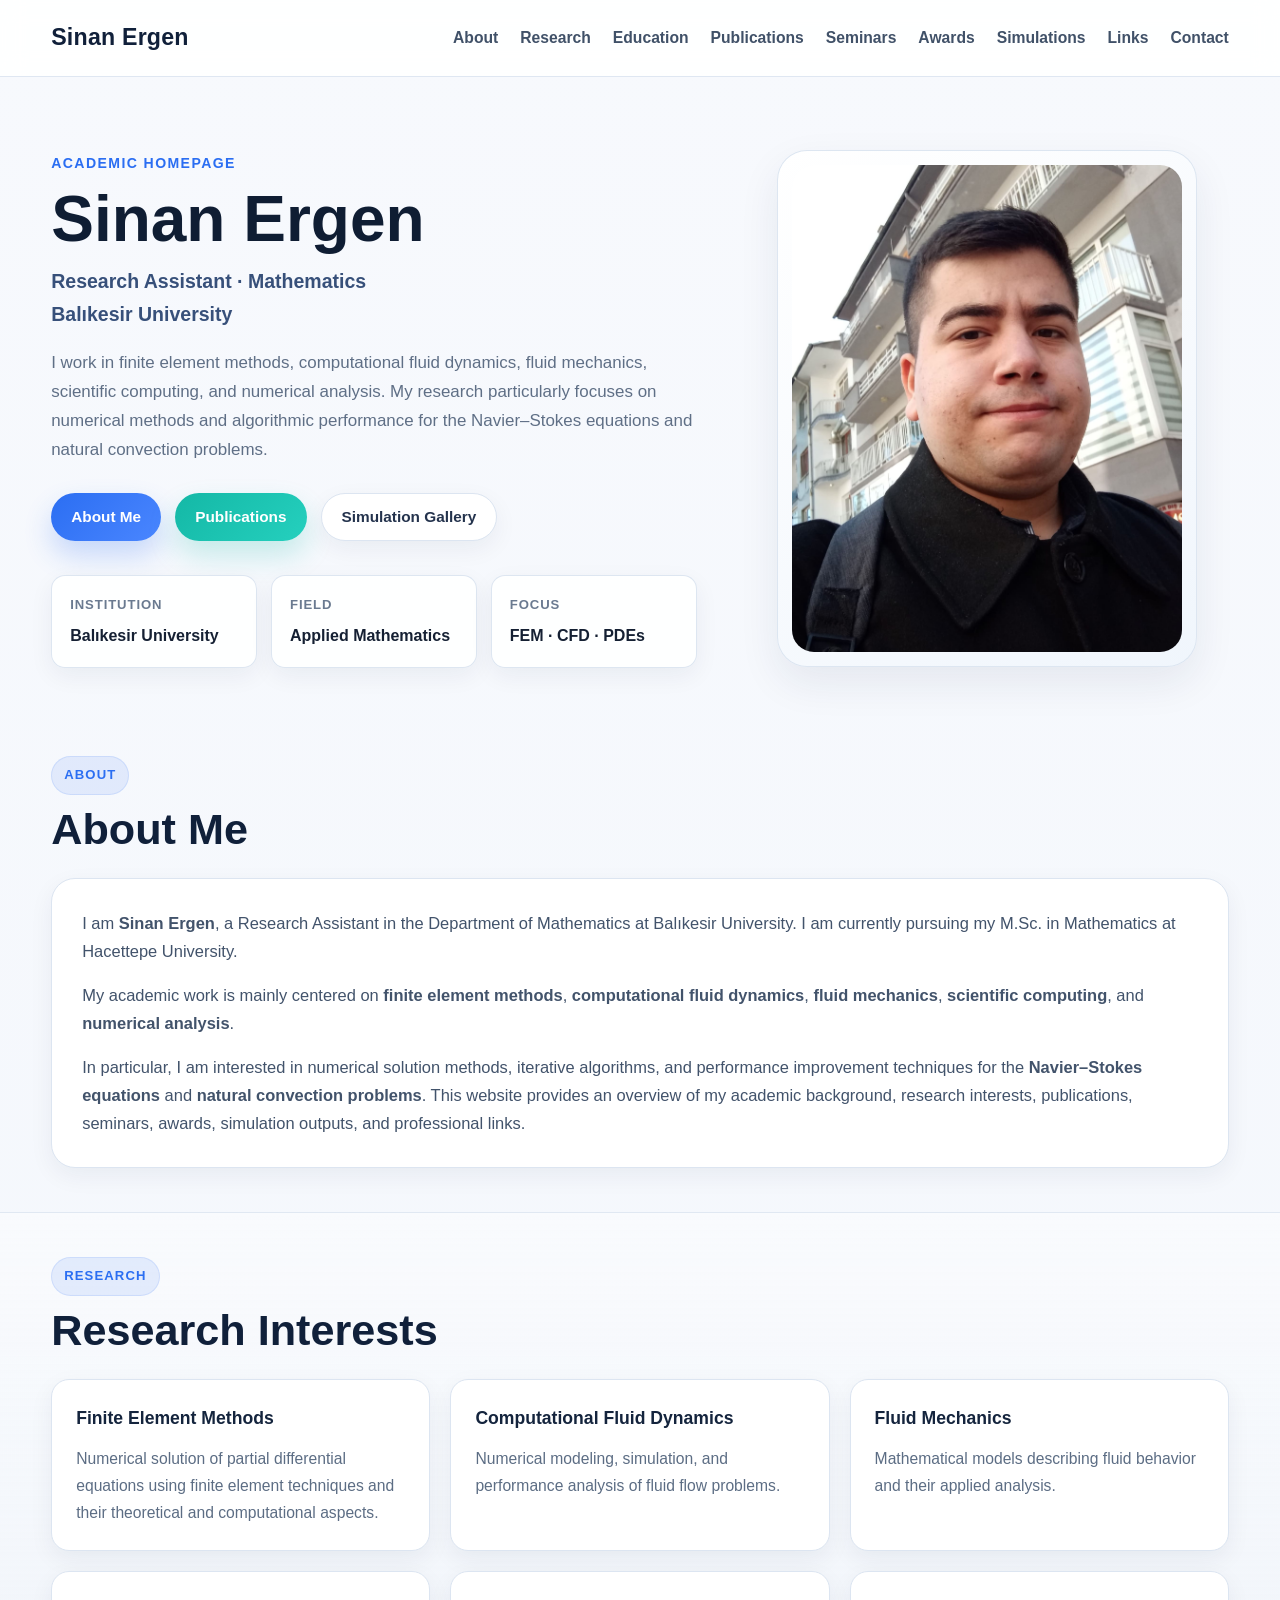
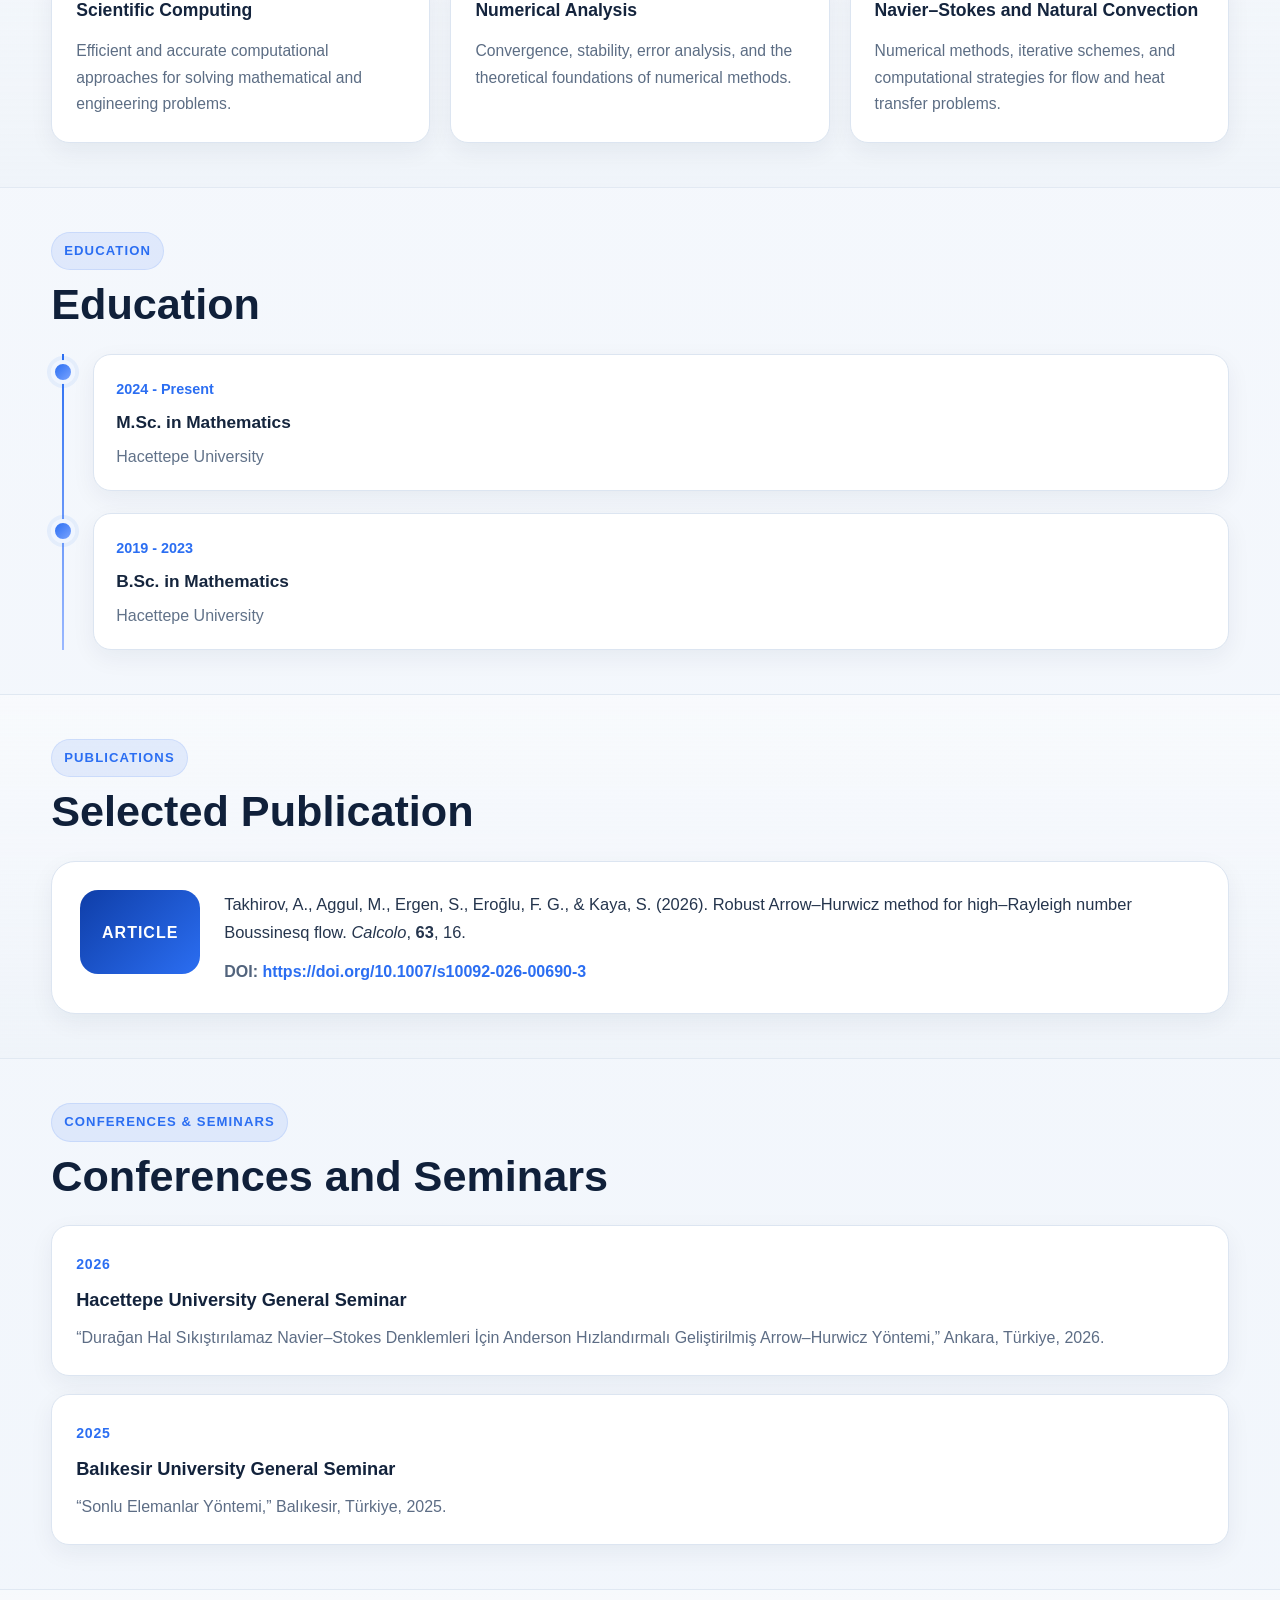
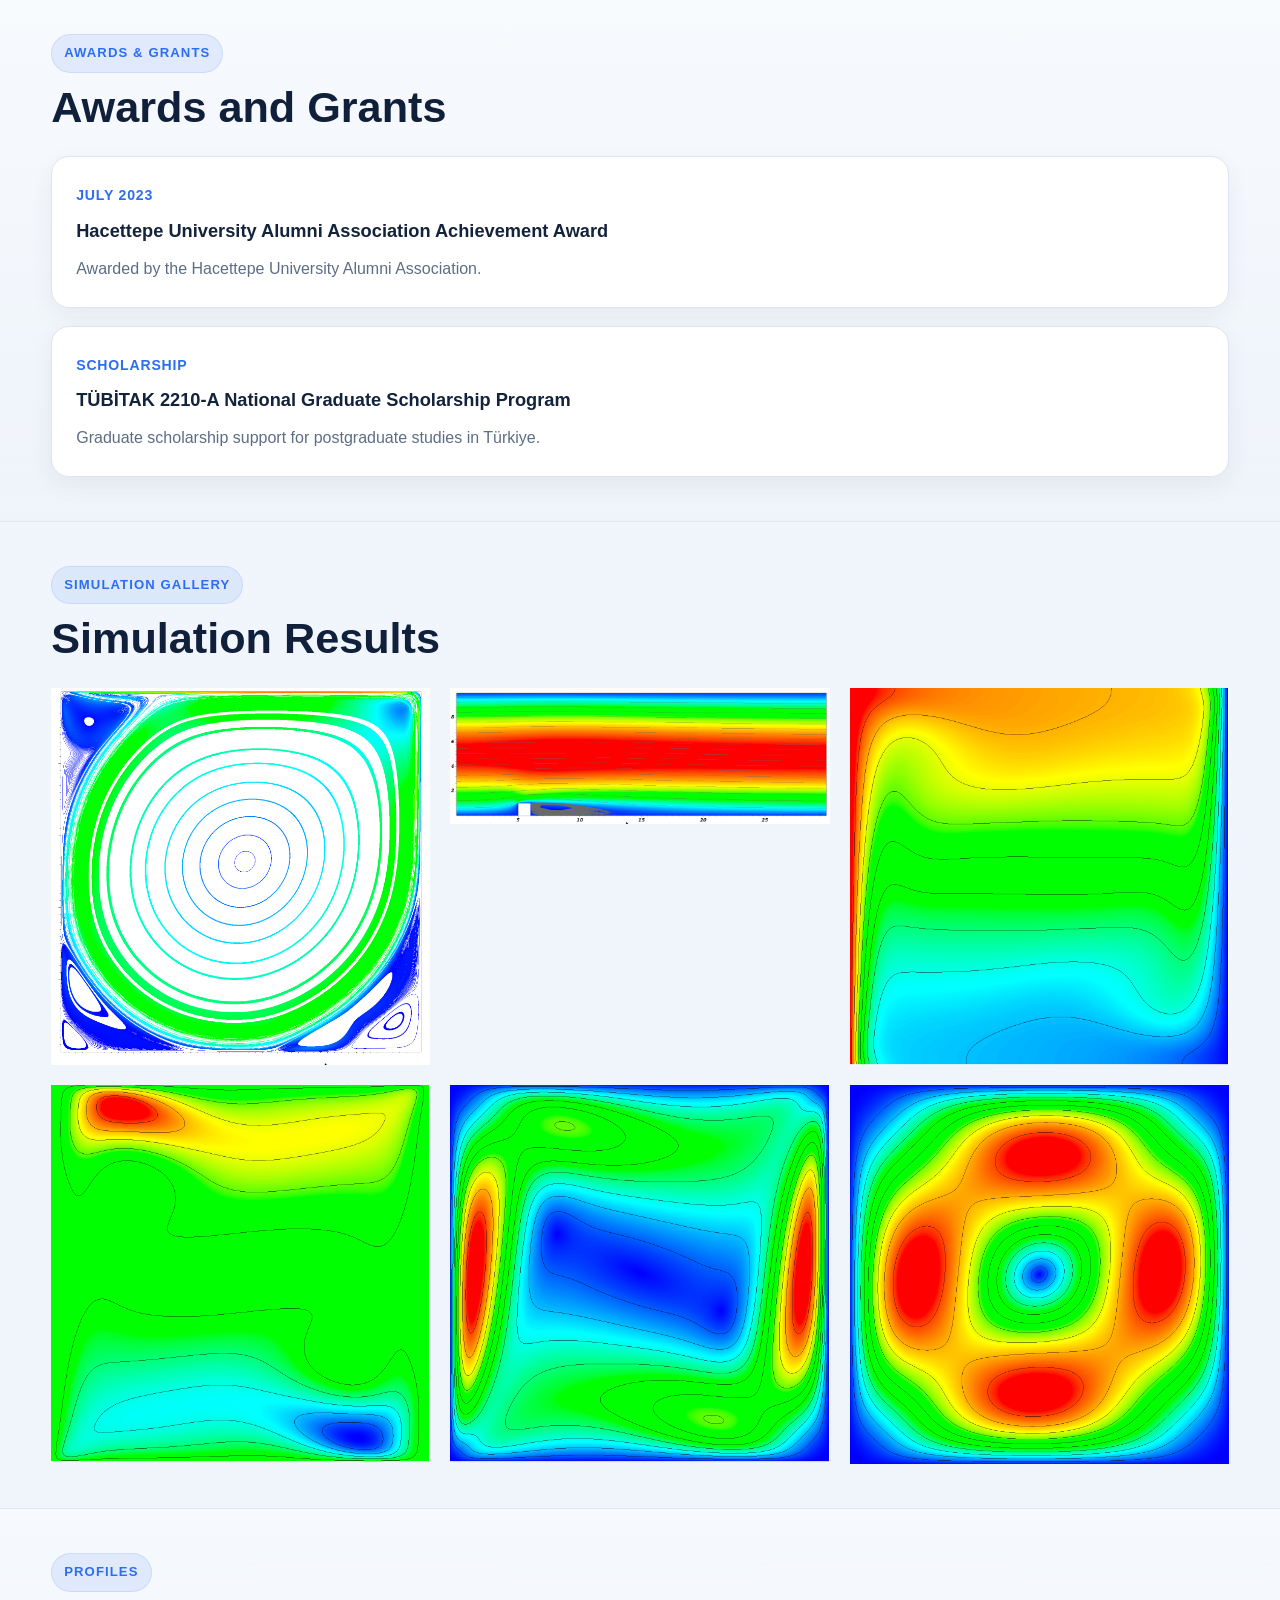
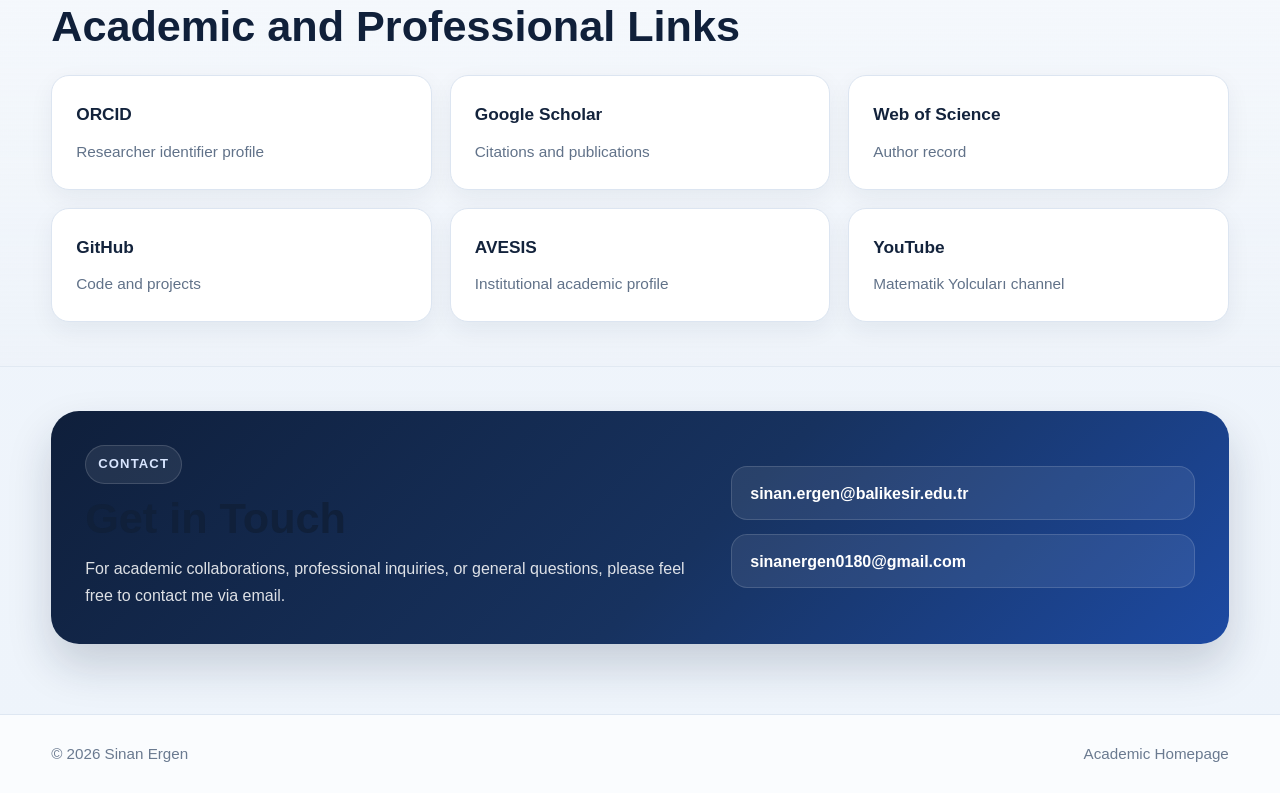
==== commit dcd2d967: "Update simulation results display in index.html Replaced gallery cards with inline images for simula" ====
--- a/index.html
+++ b/index.html
@@ -297,39 +297,15 @@
     </div>
 
     <div class="gallery-grid">
-      <figure class="gallery-card">
-        <img src="sim1.jpg" alt="Simulation result 1" />
-        <figcaption>Simulation Output 1</figcaption>
-      </figure>
-
-      <figure class="gallery-card">
-        <img src="sim2.jpg" alt="Simulation result 2" />
-        <figcaption>Simulation Output 2</figcaption>
-      </figure>
-
-      <figure class="gallery-card">
-        <img src="sim3.jpg" alt="Simulation result 3" />
-        <figcaption>Simulation Output 3</figcaption>
-      </figure>
-
-      <figure class="gallery-card">
-        <img src="sim4.jpg" alt="Simulation result 4" />
-        <figcaption>Simulation Output 4</figcaption>
-      </figure>
-
-      <figure class="gallery-card">
-        <img src="sim5.jpg" alt="Simulation result 5" />
-        <figcaption>Simulation Output 5</figcaption>
-      </figure>
-
-      <figure class="gallery-card">
-        <img src="sim6.jpg" alt="Simulation result 6" />
-        <figcaption>Simulation Output 6</figcaption>
-      </figure>
+      <img src="sim1.jpg" alt="Simulation result 1" class="gallery-image" />
+      <img src="sim2.jpg" alt="Simulation result 2" class="gallery-image" />
+      <img src="sim3.jpg" alt="Simulation result 3" class="gallery-image" />
+      <img src="sim4.jpg" alt="Simulation result 4" class="gallery-image" />
+      <img src="sim5.jpg" alt="Simulation result 5" class="gallery-image" />
+      <img src="sim6.jpg" alt="Simulation result 6" class="gallery-image" />
     </div>
   </div>
 </section>
-
     <section class="section alt-section" id="links">
       <div class="container">
         <div class="section-header">
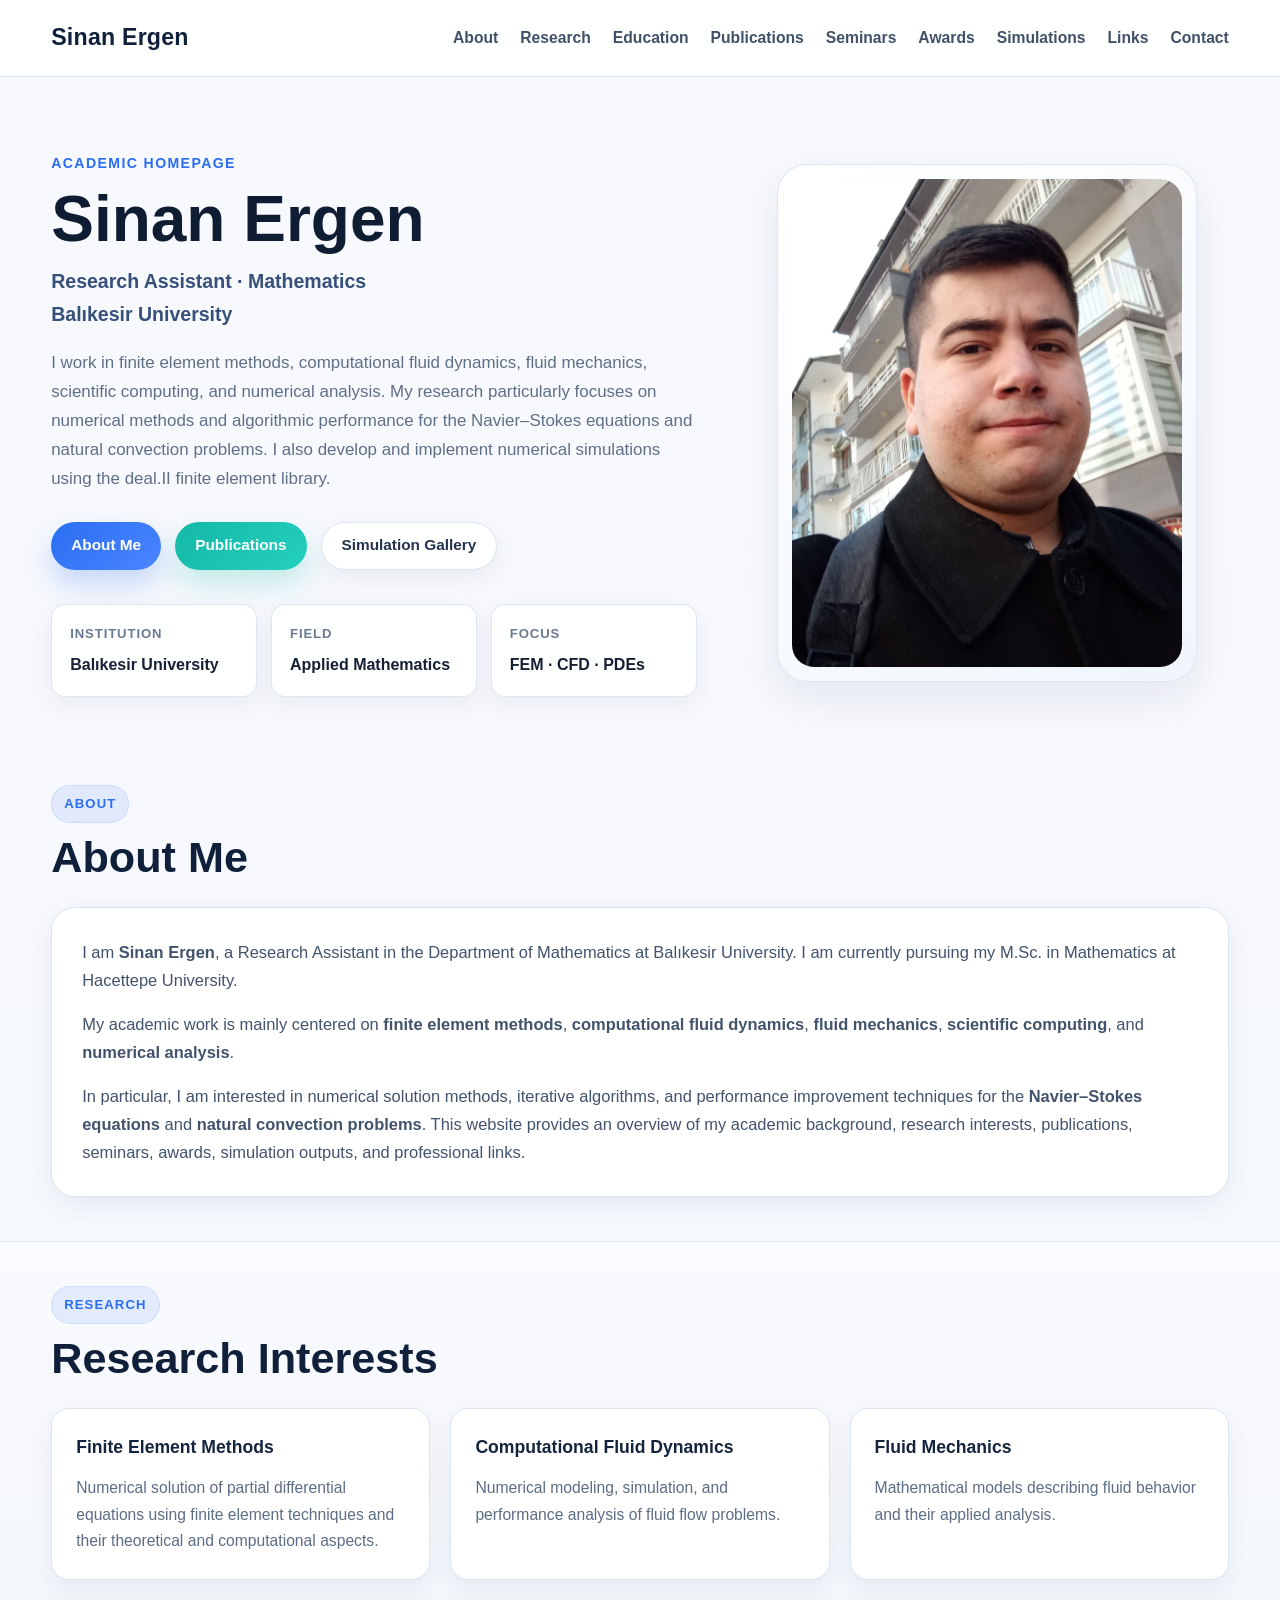
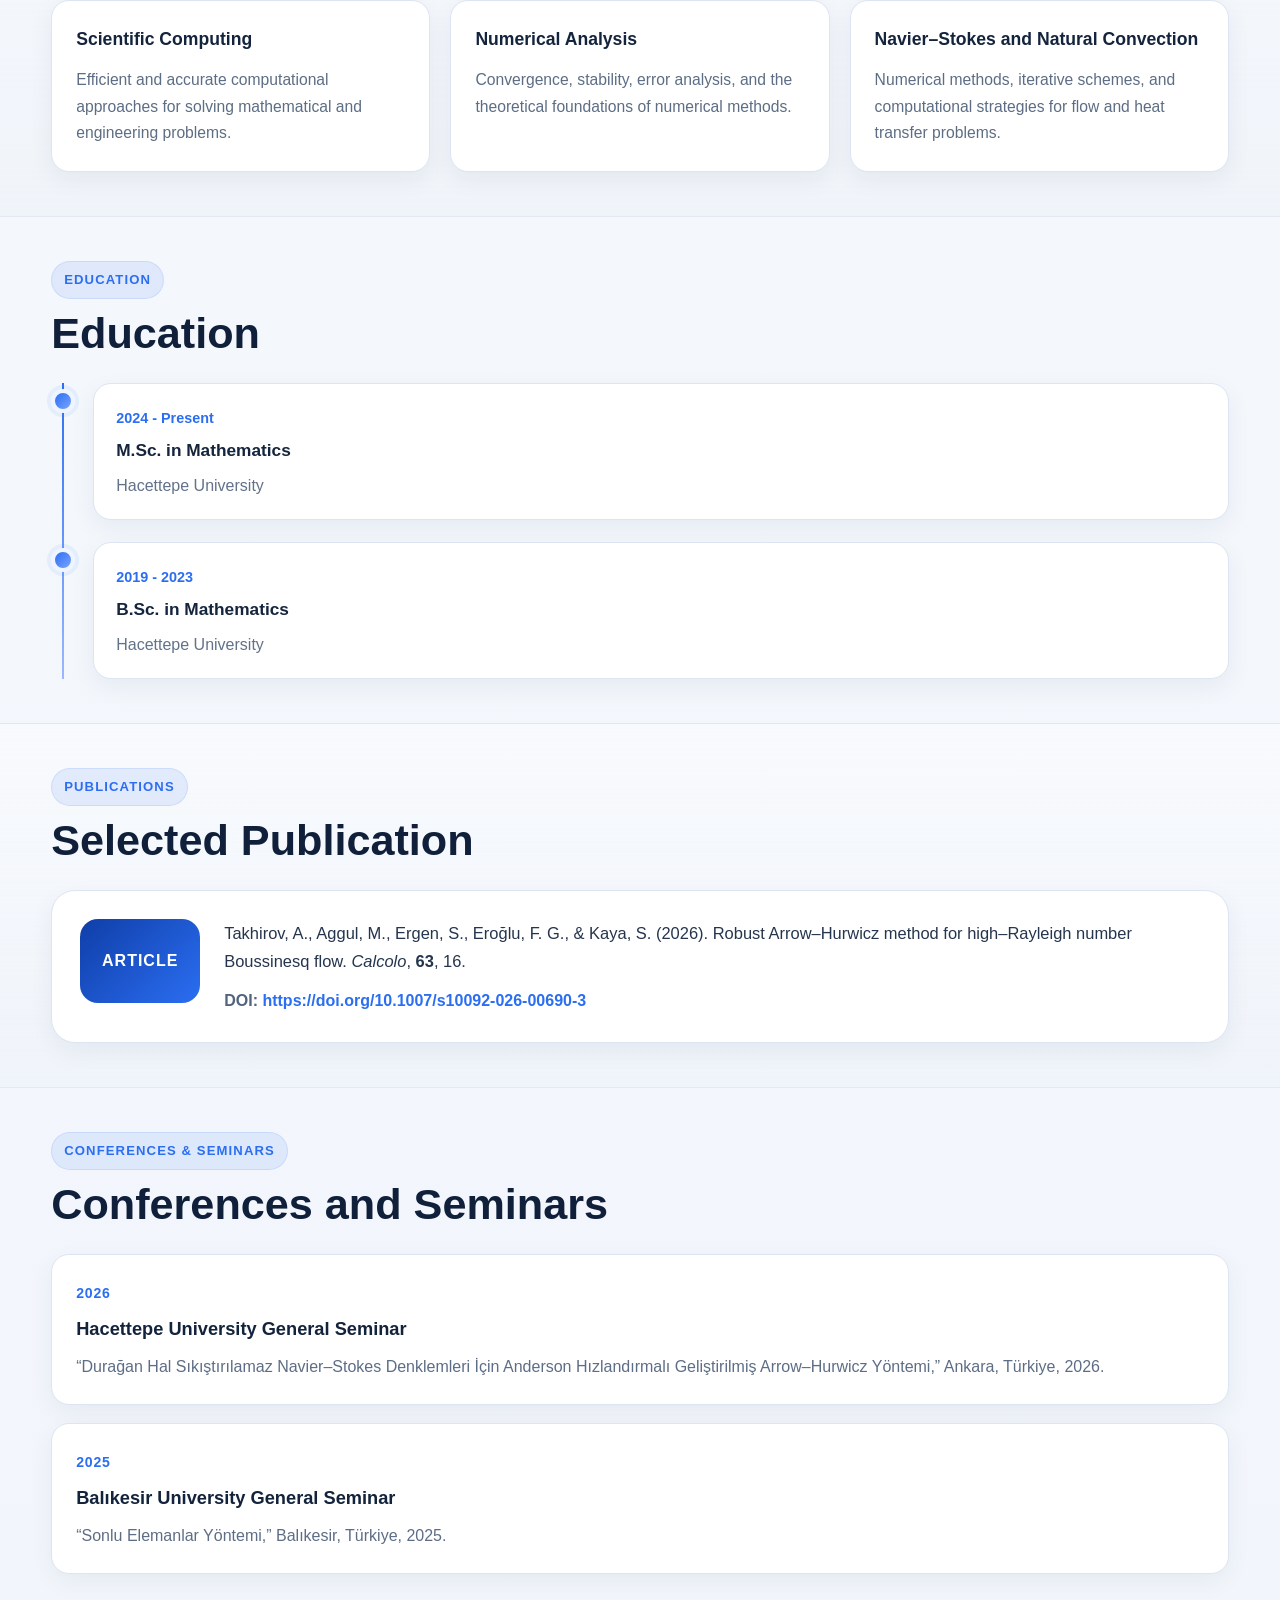
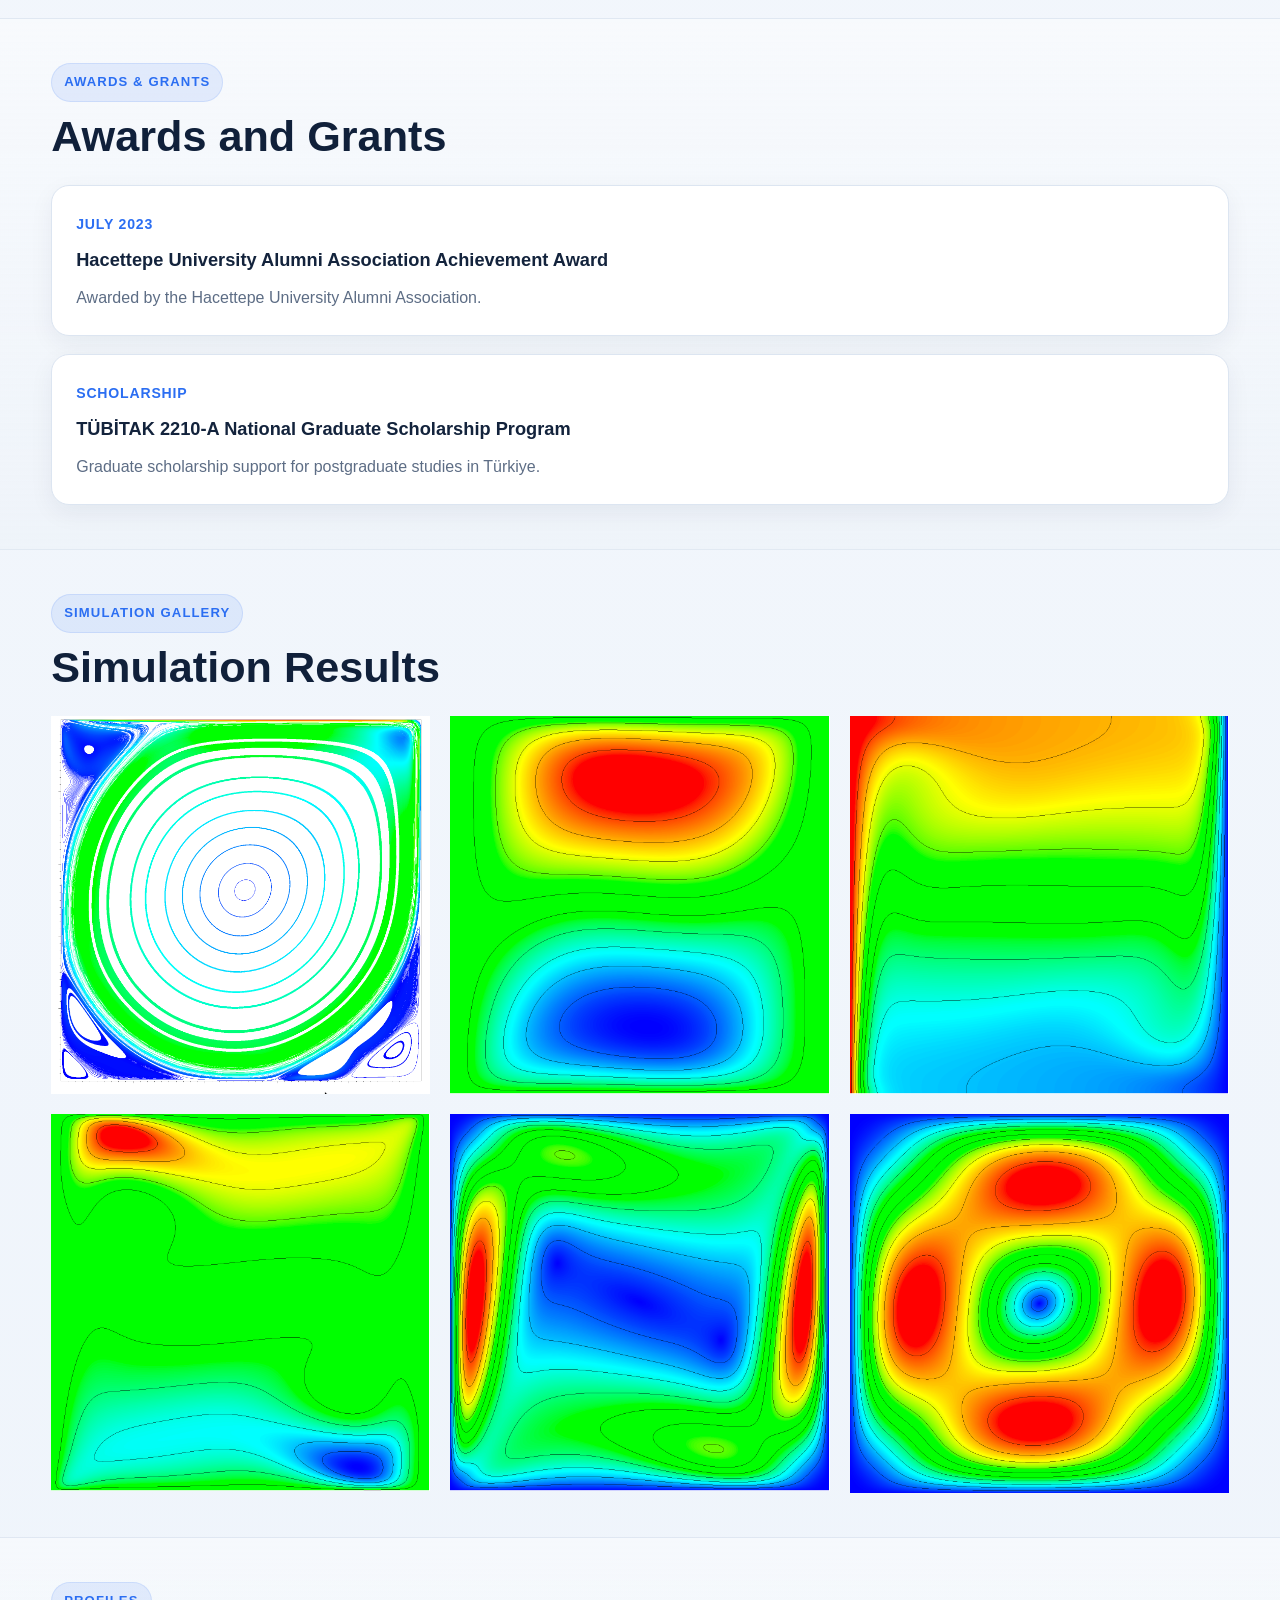
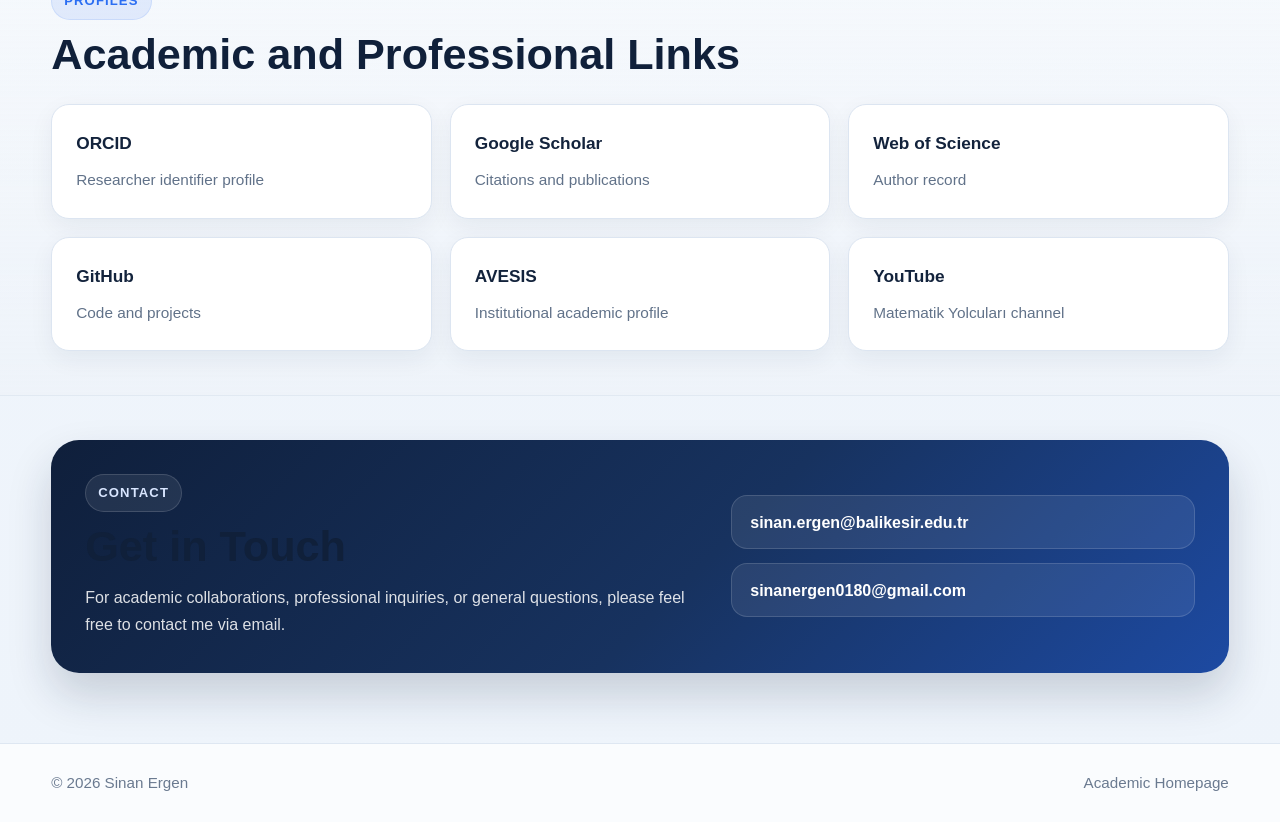
==== commit 1d92aebf: "Enhance description of research focus and work Added a sentence about developing numerical simulatio" ====
--- a/index.html
+++ b/index.html
@@ -45,7 +45,8 @@
             fluid mechanics, scientific computing, and numerical analysis.
             My research particularly focuses on numerical methods and
             algorithmic performance for the Navier–Stokes equations and
-            natural convection problems.
+            natural convection problems. I also develop and implement
+            numerical simulations using the deal.II finite element library.
           </p>
 
           <div class="hero-buttons">
